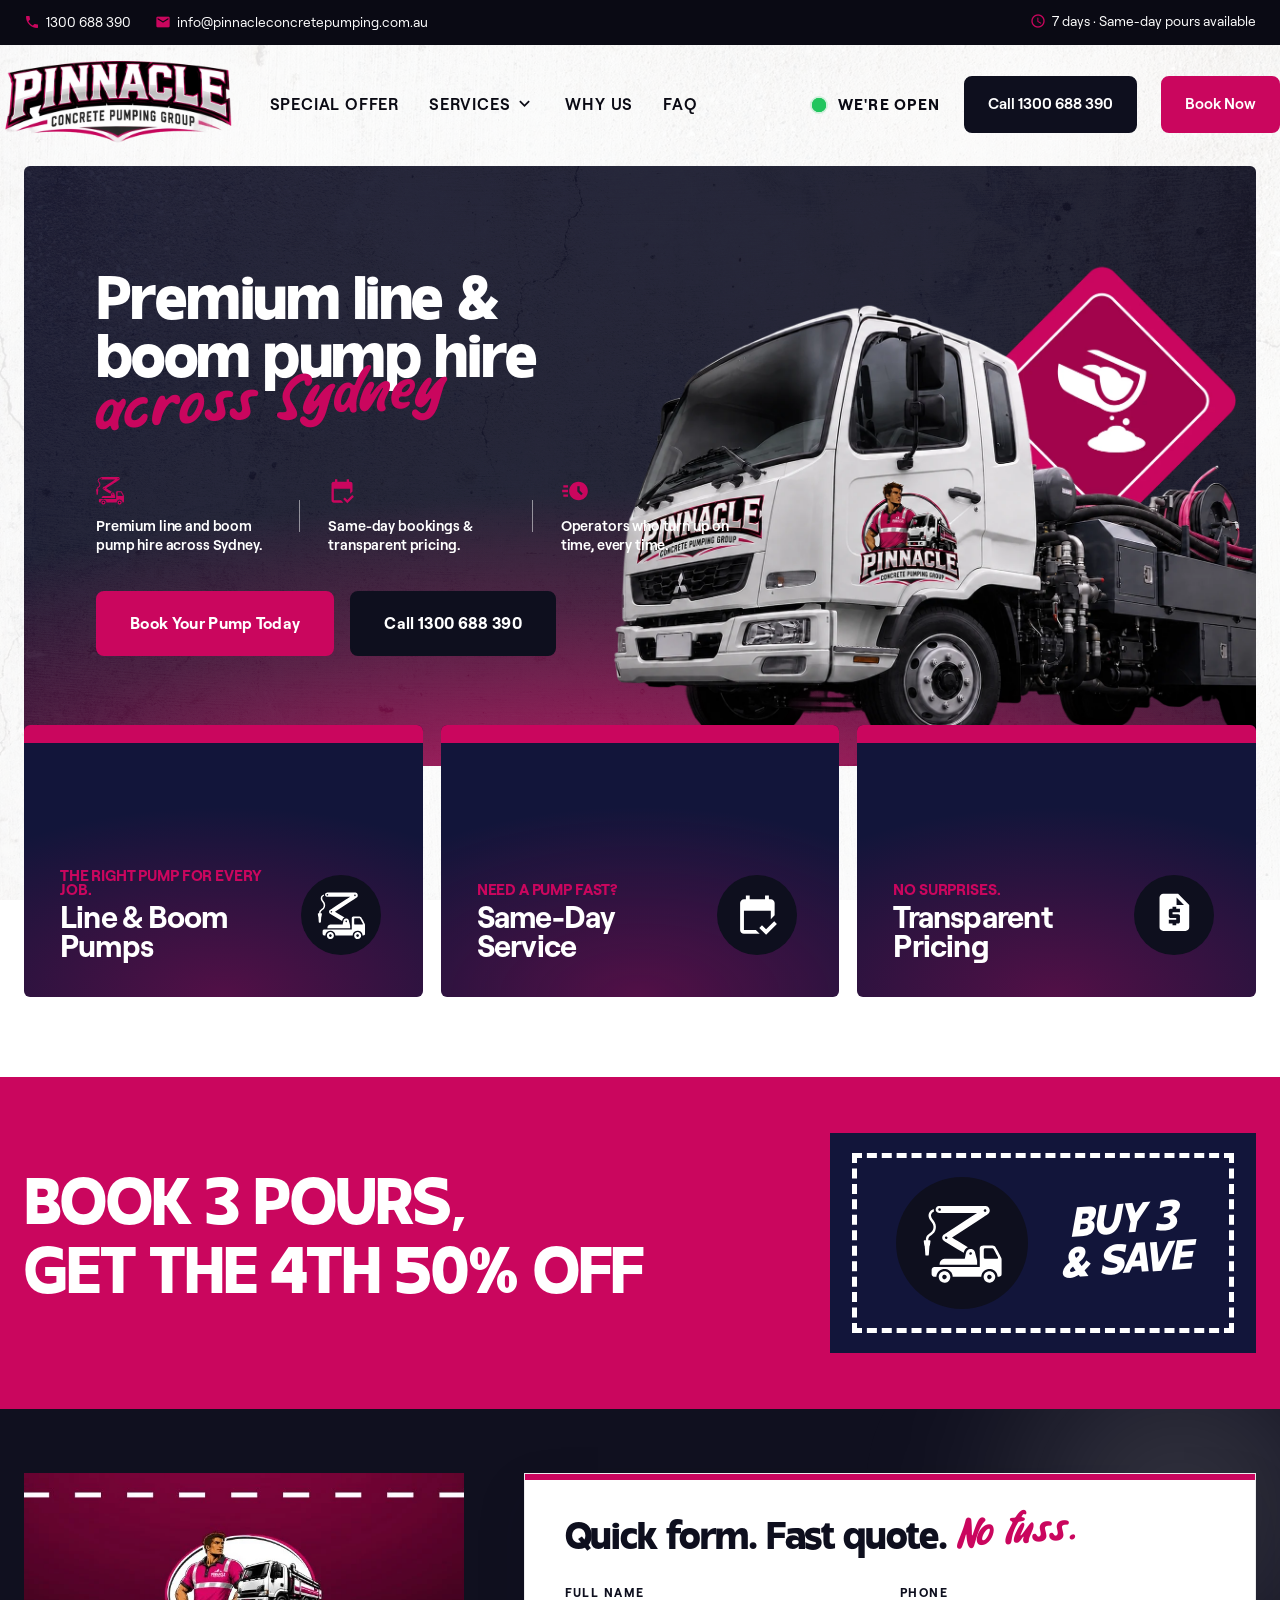
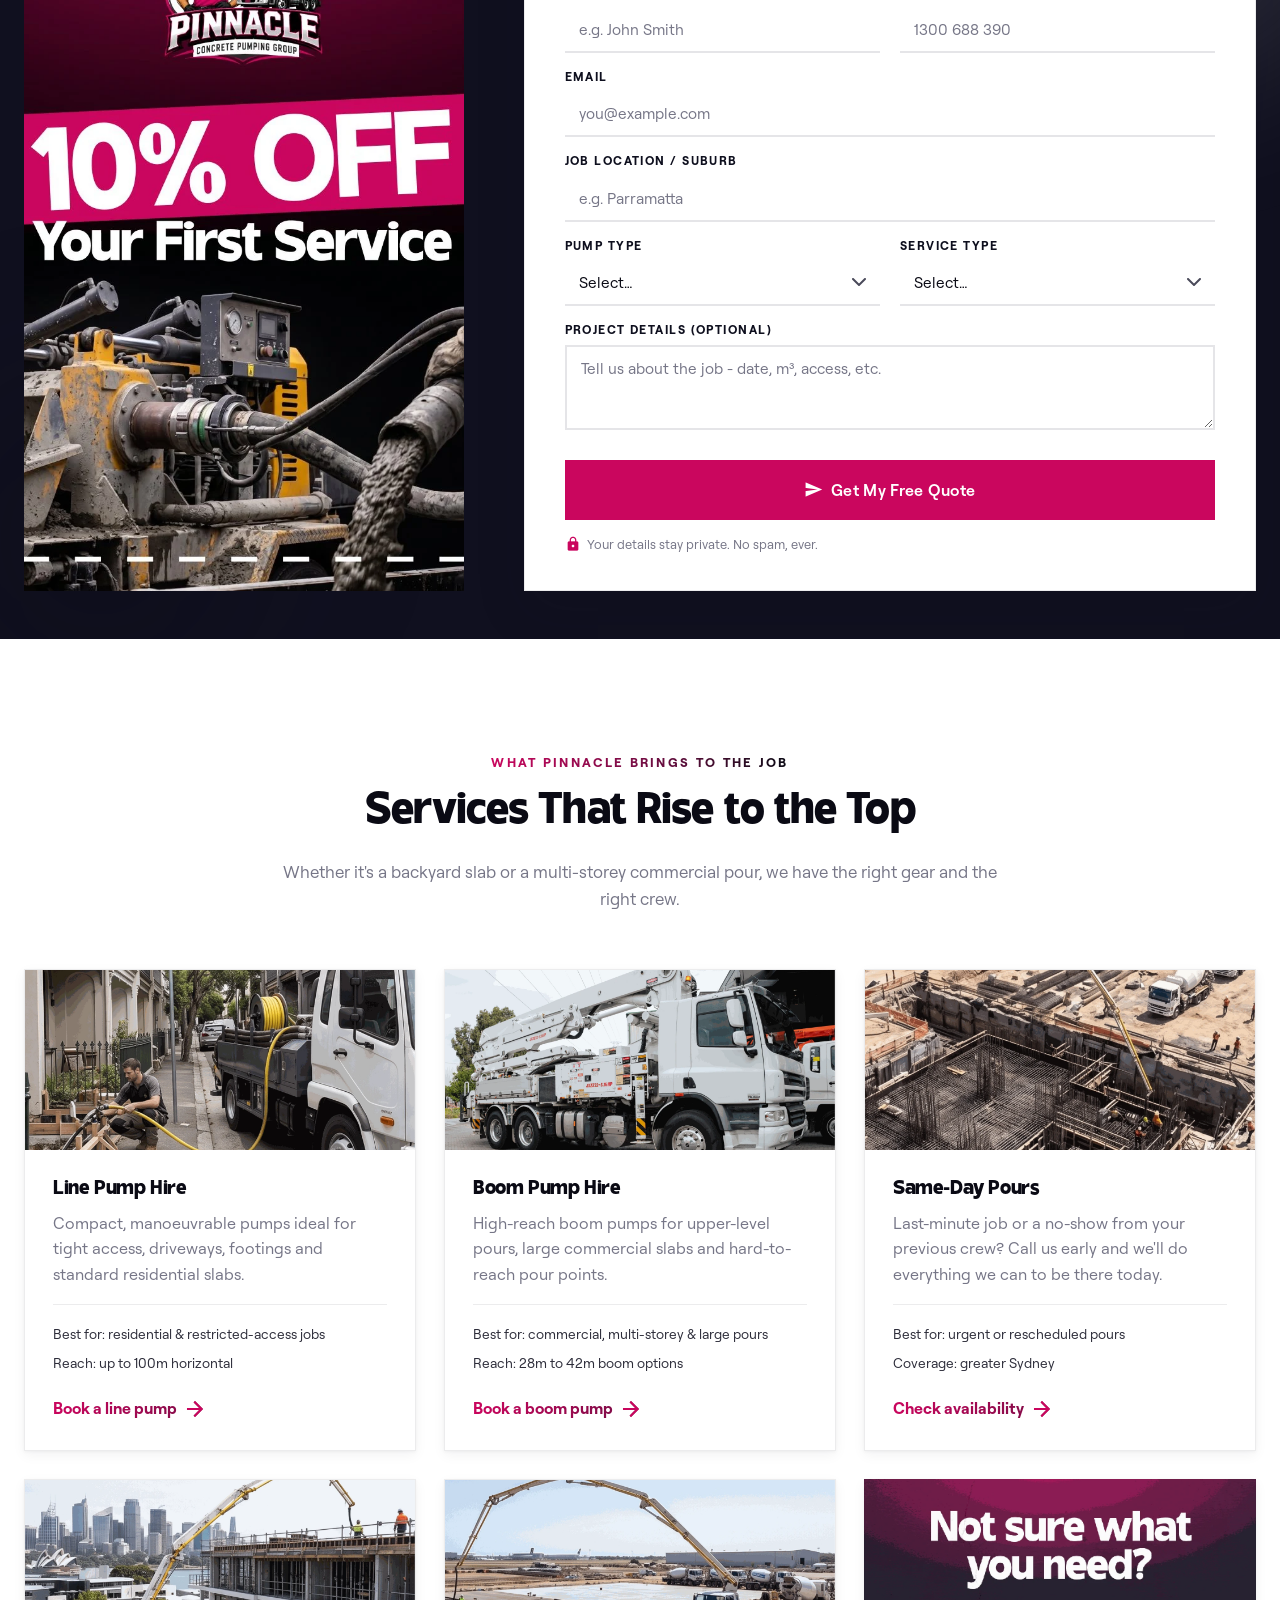
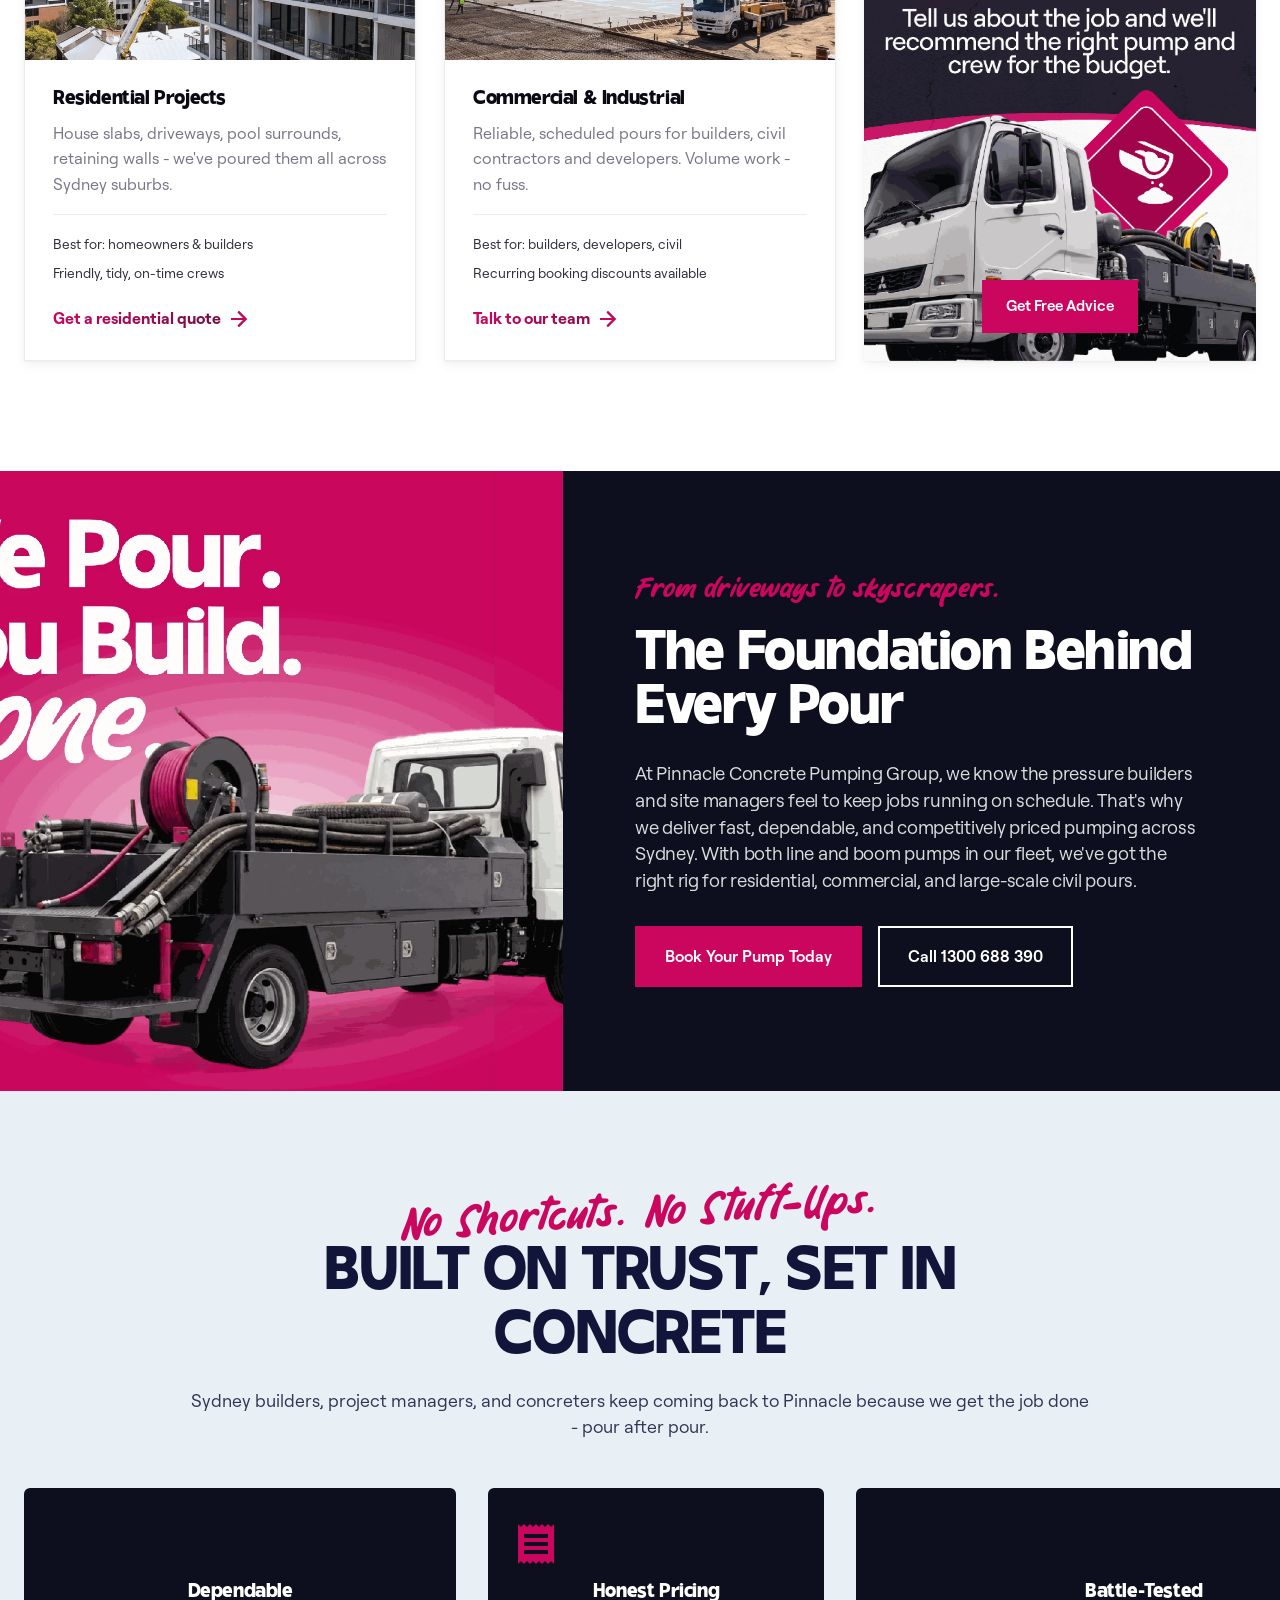
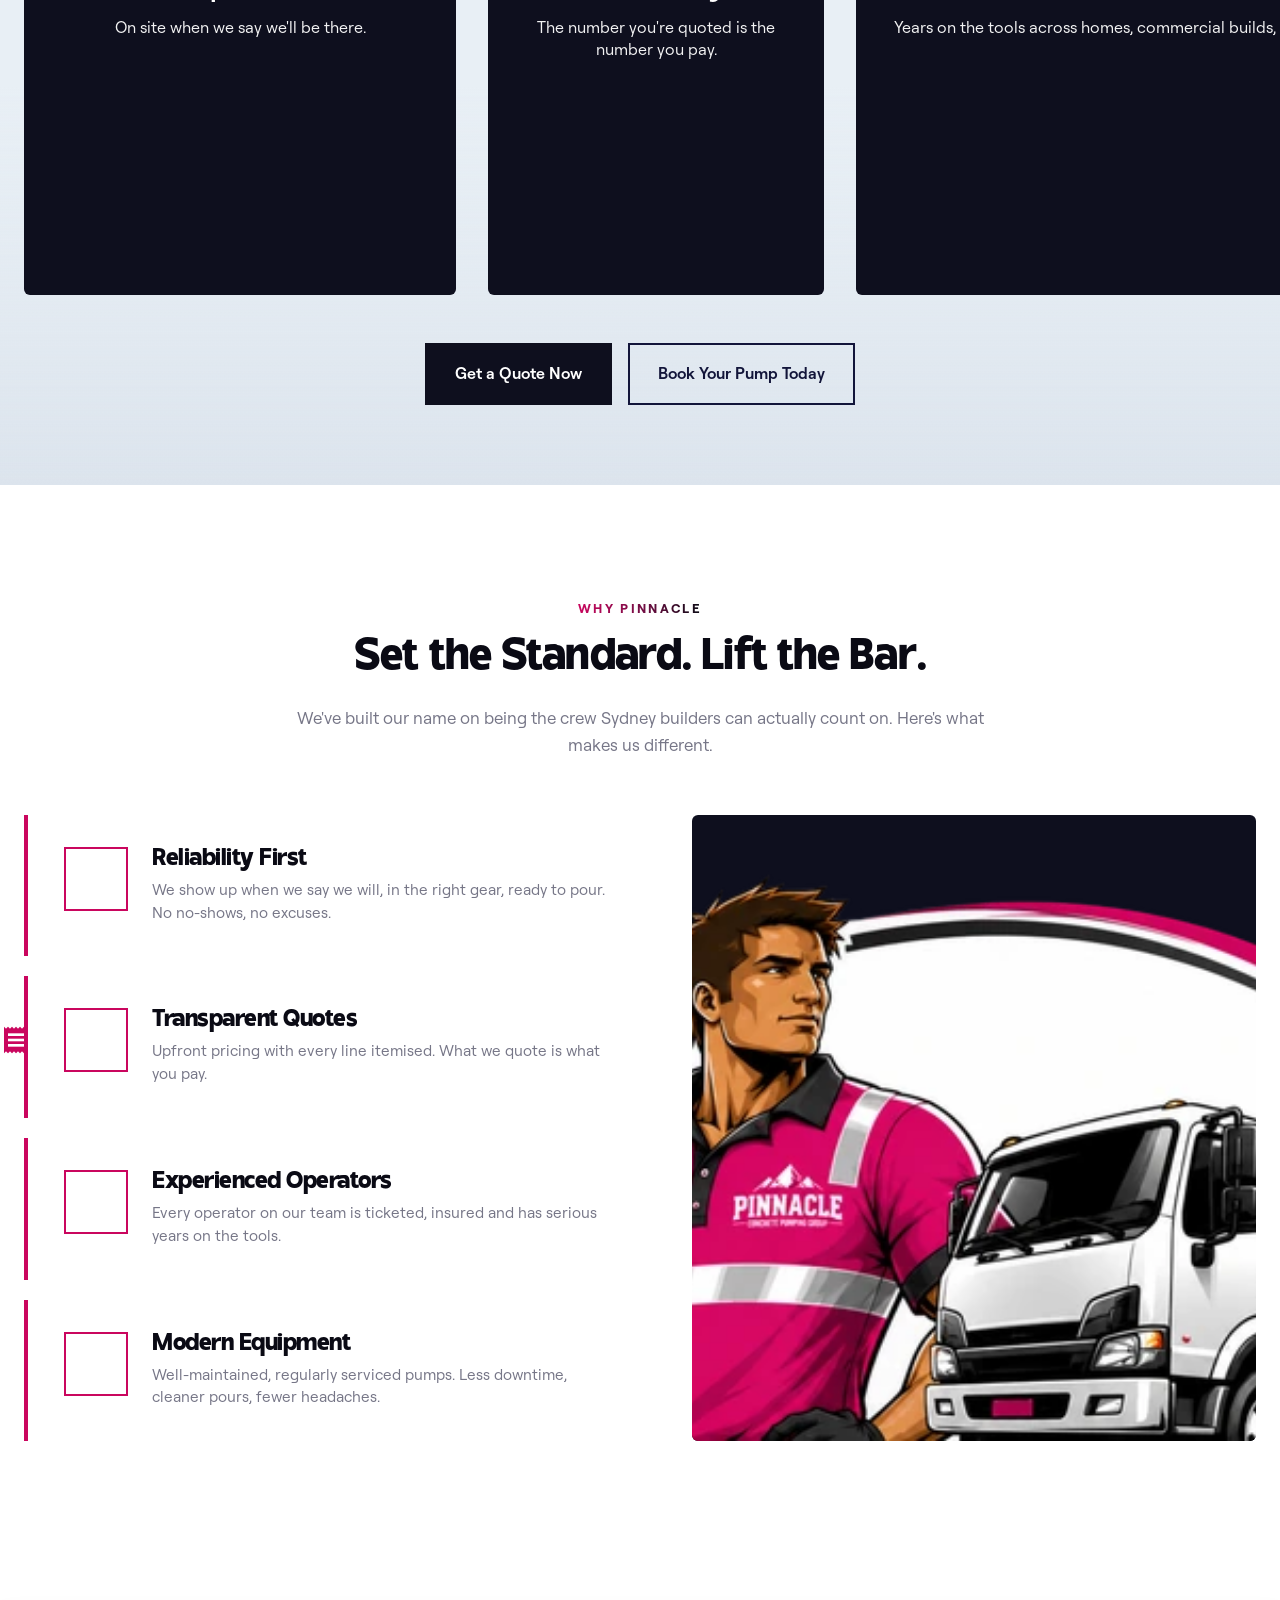
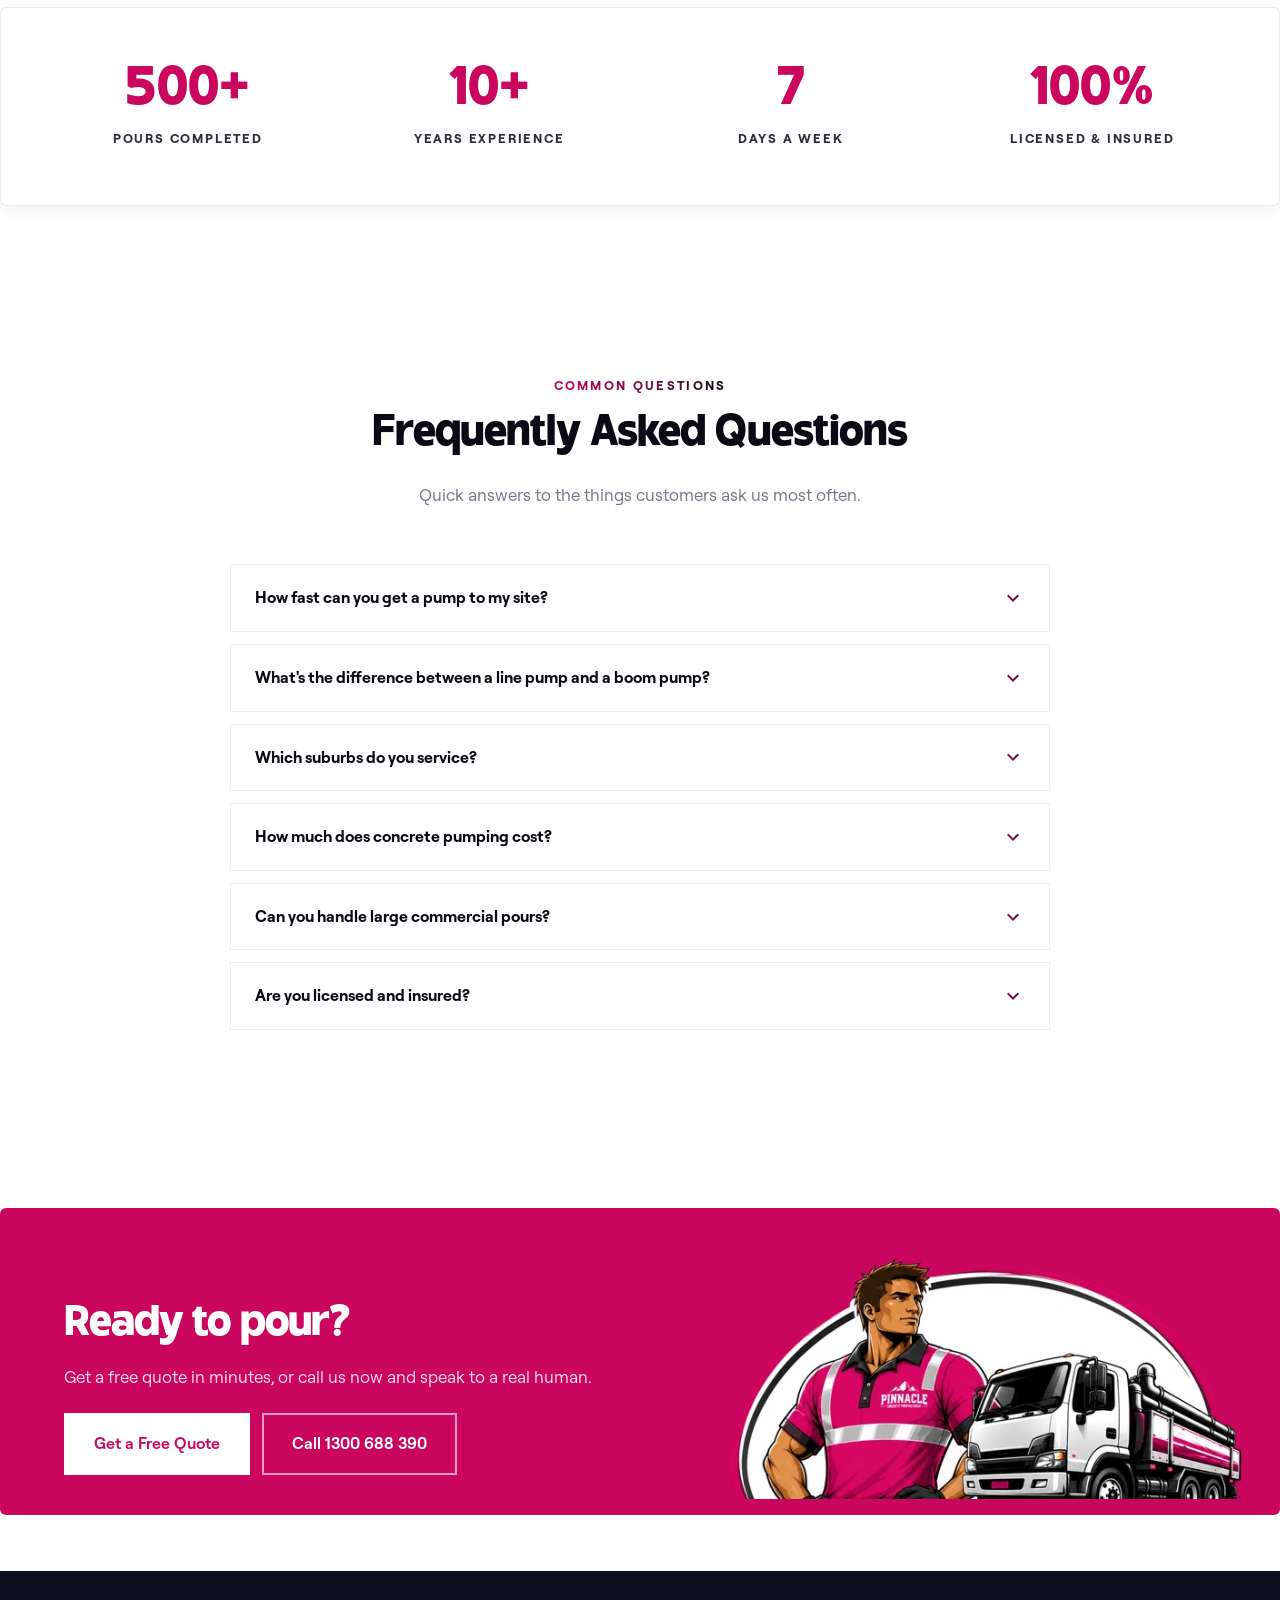
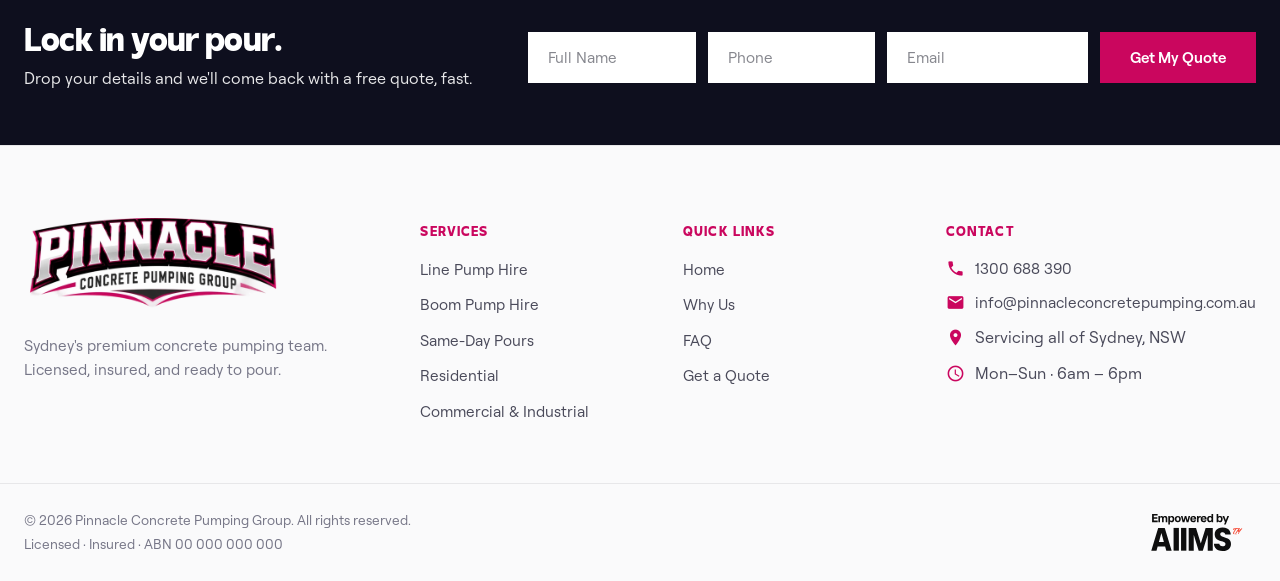
==== index.html @ 6ccb0b73 "Switch all photographic images to WebP at quality 88 with sensible max dimensions; drop unused PNG/J" ====
<!DOCTYPE html>
<html lang="en-AU">
<head>
    <meta charset="UTF-8">
    <meta name="viewport" content="width=device-width, initial-scale=1.0">
    <title>Pinnacle Concrete Pumping Group | Sydney's Premium Concrete Pumping Specialists</title>
    <meta name="description" content="Pinnacle Concrete Pumping Group - Sydney's premium concrete pumping specialists. Line pumps, boom pumps, same-day service. Call 1300 688 390 for a free quote.">
    <link rel="preconnect" href="https://fonts.googleapis.com">
    <link rel="preconnect" href="https://fonts.gstatic.com" crossorigin>
    <link href="https://fonts.googleapis.com/css2?family=Inter:wght@400;500;600;700&family=Poppins:wght@600;700;800;900&display=swap" rel="stylesheet">
    <link href="https://fonts.googleapis.com/icon?family=Material+Icons" rel="stylesheet">
    <link rel="stylesheet" href="css/styles.css?v=9">
</head>
<body>

    <!-- Top utility bar -->
    <div class="utility-bar">
        <div class="container utility-inner">
            <div class="utility-left">
                <a href="tel:1300688390" class="utility-link"><span class="material-icons">call</span>1300 688 390</a>
                <a href="mailto:info@pinnacleconcretepumping.com.au" class="utility-link hide-mobile"><span class="material-icons">mail</span>info@pinnacleconcretepumping.com.au</a>
            </div>
            <div class="utility-right hide-mobile">
                <span class="utility-text"><span class="material-icons">schedule</span>7 days · Same-day pours available</span>
            </div>
        </div>
    </div>

    <!-- Sticky navigation -->
    <header class="site-header" id="siteHeader">
        <div class="container nav-inner">
            <div class="nav-left-group">
                <a href="#" class="brand">
                    <img src="images/logo.webp" alt="Pinnacle Concrete Pumping Group" class="brand-logo" />
                </a>
                <nav class="nav-menu">
                    <a href="#quote">Special Offer</a>
                    <a href="#services" class="has-chevron">Services<span class="material-icons" aria-hidden="true">expand_more</span></a>
                    <a href="#why">Why Us</a>
                    <a href="#faq">FAQ</a>
                </nav>
            </div>
            <div class="nav-right-group">
                <div class="nav-status" aria-live="polite">
                    <span class="nav-status-dot" aria-hidden="true"></span>
                    <span class="nav-status-label">We're Open</span>
                </div>
                <a href="tel:1300688390" class="btn btn-dark nav-btn">Call 1300 688 390</a>
                <a href="#quote" class="btn btn-primary nav-btn">Book Now</a>
            </div>
            <div class="nav-mobile-extras">
                <div class="nav-status nav-status-mobile" aria-live="polite">
                    <span class="nav-status-dot" aria-hidden="true"></span>
                    <span class="nav-status-label">Open</span>
                </div>
                <a href="tel:1300688390" class="nav-icon-btn" aria-label="Call 1300 688 390">
                    <span class="material-icons">call</span>
                </a>
            </div>
            <nav class="primary-nav" id="primaryNav" aria-label="Mobile navigation">
                <div class="primary-nav-header">
                    <span class="primary-nav-eyebrow">Menu</span>
                    <button class="primary-nav-close" id="primaryNavClose" aria-label="Close menu">
                        <span class="material-icons">close</span>
                    </button>
                </div>
                <a href="#quote">
                    <span class="material-icons" aria-hidden="true">local_offer</span>
                    <span>Special Offer</span>
                    <span class="material-icons primary-nav-arrow" aria-hidden="true">chevron_right</span>
                </a>
                <a href="#services">
                    <span class="material-icons" aria-hidden="true">construction</span>
                    <span>Services</span>
                    <span class="material-icons primary-nav-arrow" aria-hidden="true">chevron_right</span>
                </a>
                <a href="#why">
                    <span class="material-icons" aria-hidden="true">verified</span>
                    <span>Why Us</span>
                    <span class="material-icons primary-nav-arrow" aria-hidden="true">chevron_right</span>
                </a>
                <a href="#faq">
                    <span class="material-icons" aria-hidden="true">help_outline</span>
                    <span>FAQ</span>
                    <span class="material-icons primary-nav-arrow" aria-hidden="true">chevron_right</span>
                </a>
                <div class="primary-nav-cta">
                    <a href="#quote" class="btn btn-primary btn-block">
                        <span class="material-icons" aria-hidden="true">event_available</span>
                        Book Your Pump Today
                    </a>
                    <a href="tel:1300688390" class="primary-nav-call">
                        <span class="material-icons" aria-hidden="true">call</span>
                        <span class="primary-nav-call-text">
                            <span class="primary-nav-call-label">Call us now</span>
                            <span class="primary-nav-call-number">1300 688 390</span>
                        </span>
                    </a>
                    <div class="primary-nav-meta">
                        <span class="nav-status-dot" aria-hidden="true"></span>
                        Open 7 days · Same-day pours available
                    </div>
                </div>
            </nav>
            <button class="nav-toggle" id="navToggle" aria-label="Toggle navigation">
                <span class="material-icons">menu</span>
            </button>
        </div>
    </header>

    <!-- Hero -->
    <section class="hero" id="home">
        <div class="container">
            <div class="hero-card">
                <img src="images/hero%20image.webp" alt="" class="hero-truck" />
                <div class="hero-card-content">
                    <h1 class="hero-headline">
                        <span>Premium line &amp;</span>
                        <span>boom pump hire</span>
                        <span class="hero-headline-script">across Sydney</span>
                    </h1>
                    <div class="hero-mini-features">
                        <div class="mini-feature">
                            <img src="assets/icons/hero%20icons/Group%2012.svg" alt="" class="mini-feature-icon" />
                            <p>Premium line and boom pump hire across Sydney.</p>
                        </div>
                        <div class="mini-divider" aria-hidden="true"></div>
                        <div class="mini-feature">
                            <img src="assets/icons/hero%20icons/calendar_check.svg" alt="" class="mini-feature-icon" />
                            <p>Same-day bookings &amp; transparent pricing.</p>
                        </div>
                        <div class="mini-divider" aria-hidden="true"></div>
                        <div class="mini-feature">
                            <img src="assets/icons/hero%20icons/acute.svg" alt="" class="mini-feature-icon" />
                            <p>Operators who turn up on time, every time.</p>
                        </div>
                    </div>
                    <div class="hero-ctas">
                        <a href="#quote" class="btn btn-primary btn-lg">Book Your Pump Today</a>
                        <a href="tel:1300688390" class="btn btn-dark btn-lg">Call 1300 688 390</a>
                    </div>
                </div>
            </div>
        </div>
    </section>

    <!-- Feature tiles -->
    <section class="features">
        <div class="container">
            <div class="features-grid">
                <div class="feature-card">
                    <div class="feature-card-bar" aria-hidden="true"></div>
                    <div class="feature-card-body">
                        <div class="feature-card-text">
                            <p class="feature-eyebrow">The right pump for every job.</p>
                            <h3>Line &amp; Boom Pumps</h3>
                        </div>
                        <div class="feature-card-icon">
                            <img src="assets/icons/Line%20%26%20Boom%20Pumps.svg" alt="" />
                        </div>
                    </div>
                </div>
                <div class="feature-card">
                    <div class="feature-card-bar" aria-hidden="true"></div>
                    <div class="feature-card-body">
                        <div class="feature-card-text">
                            <p class="feature-eyebrow">Need a pump fast?</p>
                            <h3>Same-Day Service</h3>
                        </div>
                        <div class="feature-card-icon">
                            <img src="assets/icons/Same-Day%20Service.svg" alt="" />
                        </div>
                    </div>
                </div>
                <div class="feature-card">
                    <div class="feature-card-bar" aria-hidden="true"></div>
                    <div class="feature-card-body">
                        <div class="feature-card-text">
                            <p class="feature-eyebrow">No surprises.</p>
                            <h3>Transparent Pricing</h3>
                        </div>
                        <div class="feature-card-icon">
                            <img src="assets/icons/Transparent%20Pricing.svg" alt="" />
                        </div>
                    </div>
                </div>
            </div>
        </div>
    </section>

    <!-- CTA banner -->
    <section class="cta-banner">
        <div class="container">
            <div class="cta-banner-inner">
                <h2 class="cta-banner-headline">
                    <span>BOOK 3 POURS,</span>
                    <span>GET THE 4TH 50% OFF</span>
                </h2>
                <div class="cta-banner-badge" aria-hidden="true">
                    <div class="cta-badge-inner">
                        <div class="cta-badge-icon-wrap">
                            <img src="assets/icons/Line%20%26%20Boom%20Pumps.svg" alt="" class="cta-badge-icon" />
                        </div>
                        <div class="cta-badge-text">
                            <span>BUY 3</span>
                            <span>&amp; SAVE</span>
                        </div>
                    </div>
                </div>
            </div>
        </div>
    </section>

    <!-- Offer banner with quote form -->
    <section class="offer" id="quote">
        <div class="container offer-inner">
            <div class="offer-copy">
                <img src="images/Promo.webp" alt="10% OFF Your First Service" class="offer-promo" />
            </div>
            <form class="quote-form" id="quoteForm" novalidate>
                <h3 class="quote-form-heading">Quick form. Fast quote. <span class="quote-form-script">No fuss.</span></h3>
                <div class="form-row">
                    <label>
                        <span>Full Name</span>
                        <input type="text" name="name" required placeholder="e.g. John Smith">
                    </label>
                    <label>
                        <span>Phone</span>
                        <input type="tel" name="phone" required placeholder="1300 688 390">
                    </label>
                </div>
                <label>
                    <span>Email</span>
                    <input type="email" name="email" required placeholder="you@example.com">
                </label>
                <label>
                    <span>Job Location / Suburb</span>
                    <input type="text" name="location" required placeholder="e.g. Parramatta">
                </label>
                <div class="form-row">
                    <label>
                        <span>Pump Type</span>
                        <select name="pump" required>
                            <option value="">Select…</option>
                            <option>Line Pump</option>
                            <option>Boom Pump</option>
                            <option>Not Sure - Help Me Choose</option>
                        </select>
                    </label>
                    <label>
                        <span>Service Type</span>
                        <select name="service" required>
                            <option value="">Select…</option>
                            <option>Residential</option>
                            <option>Commercial</option>
                            <option>Industrial</option>
                            <option>Civil / Infrastructure</option>
                        </select>
                    </label>
                </div>
                <label>
                    <span>Project Details (optional)</span>
                    <textarea name="details" rows="3" placeholder="Tell us about the job - date, m³, access, etc."></textarea>
                </label>
                <button type="submit" class="btn btn-primary btn-block btn-lg">
                    <span class="material-icons">send</span>Get My Free Quote
                </button>
                <p class="form-note"><span class="material-icons">lock</span>Your details stay private. No spam, ever.</p>
            </form>
        </div>
    </section>

    <!-- Services -->
    <section class="services" id="services">
        <div class="container">
            <div class="section-head">
                <span class="eyebrow">What Pinnacle Brings to the Job</span>
                <h2>Services That Rise to the Top</h2>
                <p>Whether it's a backyard slab or a multi-storey commercial pour, we have the right gear and the right crew.</p>
            </div>
            <div class="services-grid">
                <article class="service-card">
                    <div class="service-img" style="background-image:url('images/services/line%20pump%20hire.webp');">
                    </div>
                    <div class="service-body">
                        <h3>Line Pump Hire</h3>
                        <p>Compact, manoeuvrable pumps ideal for tight access, driveways, footings and standard residential slabs.</p>
                        <ul>
                            <li>Best for: residential & restricted-access jobs</li>
                            <li>Reach: up to 100m horizontal</li>
                        </ul>
                        <a href="#quote" class="link-arrow">Book a line pump <span class="material-icons">arrow_forward</span></a>
                    </div>
                </article>
                <article class="service-card">
                    <div class="service-img" style="background-image:url('images/services/boom%20pump%20hire.webp');">
                    </div>
                    <div class="service-body">
                        <h3>Boom Pump Hire</h3>
                        <p>High-reach boom pumps for upper-level pours, large commercial slabs and hard-to-reach pour points.</p>
                        <ul>
                            <li>Best for: commercial, multi-storey & large pours</li>
                            <li>Reach: 28m to 42m boom options</li>
                        </ul>
                        <a href="#quote" class="link-arrow">Book a boom pump <span class="material-icons">arrow_forward</span></a>
                    </div>
                </article>
                <article class="service-card">
                    <div class="service-img" style="background-image:url('images/services/same%20day%20pours.webp');">
                    </div>
                    <div class="service-body">
                        <h3>Same-Day Pours</h3>
                        <p>Last-minute job or a no-show from your previous crew? Call us early and we'll do everything we can to be there today.</p>
                        <ul>
                            <li>Best for: urgent or rescheduled pours</li>
                            <li>Coverage: greater Sydney</li>
                        </ul>
                        <a href="#quote" class="link-arrow">Check availability <span class="material-icons">arrow_forward</span></a>
                    </div>
                </article>
                <article class="service-card">
                    <div class="service-img" style="background-image:url('images/services/residential%20projects.webp');">
                    </div>
                    <div class="service-body">
                        <h3>Residential Projects</h3>
                        <p>House slabs, driveways, pool surrounds, retaining walls - we've poured them all across Sydney suburbs.</p>
                        <ul>
                            <li>Best for: homeowners & builders</li>
                            <li>Friendly, tidy, on-time crews</li>
                        </ul>
                        <a href="#quote" class="link-arrow">Get a residential quote <span class="material-icons">arrow_forward</span></a>
                    </div>
                </article>
                <article class="service-card">
                    <div class="service-img" style="background-image:url('images/services/commercial%20and%20industrial.webp');">
                    </div>
                    <div class="service-body">
                        <h3>Commercial &amp; Industrial</h3>
                        <p>Reliable, scheduled pours for builders, civil contractors and developers. Volume work - no fuss.</p>
                        <ul>
                            <li>Best for: builders, developers, civil</li>
                            <li>Recurring booking discounts available</li>
                        </ul>
                        <a href="#quote" class="link-arrow">Talk to our team <span class="material-icons">arrow_forward</span></a>
                    </div>
                </article>
                <article class="service-card service-card-cta">
                    <img src="images/not%20sure%20what%20you%20need.webp" alt="Not sure what you need?" class="service-cta-image" />
                    <a href="#quote" class="btn btn-primary service-cta-btn">Get Free Advice</a>
                </article>
            </div>
        </div>
    </section>

    <!-- Foundation section -->
    <section class="foundation">
        <div class="foundation-inner">
            <div class="foundation-visual">
                <img src="images/the%20foundation%20of%20every%20pour.webp" alt="We pour. You build. Done." />
            </div>
            <div class="foundation-content">
                <p class="foundation-script">From driveways to skyscrapers.</p>
                <h2 class="foundation-headline">The Foundation Behind Every Pour</h2>
                <p class="foundation-body">At Pinnacle Concrete Pumping Group, we know the pressure builders and site managers feel to keep jobs running on schedule. That's why we deliver fast, dependable, and competitively priced pumping across Sydney. With both line and boom pumps in our fleet, we've got the right rig for residential, commercial, and large-scale civil pours.</p>
                <div class="foundation-ctas">
                    <a href="#quote" class="btn btn-primary btn-lg">Book Your Pump Today</a>
                    <a href="tel:1300688390" class="btn btn-dark btn-lg">Call 1300 688 390</a>
                </div>
            </div>
        </div>
    </section>

    <!-- Trust band: Rock Solid Reliable -->
    <section class="trust-band">
        <div class="container trust-band-inner">
            <div class="trust-band-header">
                <p class="trust-script">No Shortcuts. No Stuff-Ups.</p>
                <h2 class="trust-headline">Built On Trust, Set In Concrete</h2>
                <p class="trust-sub">Sydney builders, project managers, and concreters keep coming back to Pinnacle because we get the job done - pour after pour.</p>
            </div>
            <div class="trust-band-grid">
                <div class="trust-item">
                    <span class="material-icons">verified</span>
                    <h3>Dependable</h3>
                    <p>On site when we say we'll be there.</p>
                </div>
                <div class="trust-item">
                    <span class="material-icons">receipt_long</span>
                    <h3>Honest Pricing</h3>
                    <p>The number you're quoted is the number you pay.</p>
                </div>
                <div class="trust-item">
                    <span class="material-icons">engineering</span>
                    <h3>Battle-Tested</h3>
                    <p>Years on the tools across homes, commercial builds, and major sites.</p>
                </div>
                <div class="trust-item">
                    <span class="material-icons">local_shipping</span>
                    <h3>Fully Kitted</h3>
                    <p>Line pumps, boom pumps, and everything in between - ready for any job.</p>
                </div>
            </div>
            <div class="trust-ctas">
                <a href="#quote" class="btn btn-dark btn-lg">Get a Quote Now</a>
                <a href="#quote" class="btn btn-outline-dark btn-lg">Book Your Pump Today</a>
            </div>
        </div>
    </section>

    <!-- Trust / Why us -->
    <section class="why" id="why">
        <div class="container">
            <div class="section-head">
                <span class="eyebrow">Why Pinnacle</span>
                <h2>Set the Standard. Lift the Bar.</h2>
                <p>We've built our name on being the crew Sydney builders can actually count on. Here's what makes us different.</p>
            </div>
            <div class="why-layout">
                <div class="why-grid">
                    <div class="why-card">
                        <div class="why-icon"><span class="material-icons">verified</span></div>
                        <div class="why-card-body">
                            <h3>Reliability First</h3>
                            <p>We show up when we say we will, in the right gear, ready to pour. No no-shows, no excuses.</p>
                        </div>
                    </div>
                    <div class="why-card">
                        <div class="why-icon"><span class="material-icons">receipt_long</span></div>
                        <div class="why-card-body">
                            <h3>Transparent Quotes</h3>
                            <p>Upfront pricing with every line itemised. What we quote is what you pay.</p>
                        </div>
                    </div>
                    <div class="why-card">
                        <div class="why-icon"><span class="material-icons">engineering</span></div>
                        <div class="why-card-body">
                            <h3>Experienced Operators</h3>
                            <p>Every operator on our team is ticketed, insured and has serious years on the tools.</p>
                        </div>
                    </div>
                    <div class="why-card">
                        <div class="why-icon"><span class="material-icons">precision_manufacturing</span></div>
                        <div class="why-card-body">
                            <h3>Modern Equipment</h3>
                            <p>Well-maintained, regularly serviced pumps. Less downtime, cleaner pours, fewer headaches.</p>
                        </div>
                    </div>
                </div>
                <div class="why-image" aria-hidden="true">
                    <img src="images/logo%20without%20wordmark.webp" alt="" />
                </div>
            </div>
        </div>
    </section>

    <!-- Stats strip -->
    <section class="stats">
        <div class="container stats-grid">
            <div class="stat">
                <div class="stat-num">500+</div>
                <div class="stat-label">Pours completed</div>
            </div>
            <div class="stat">
                <div class="stat-num">10+</div>
                <div class="stat-label">Years experience</div>
            </div>
            <div class="stat">
                <div class="stat-num">7</div>
                <div class="stat-label">Days a week</div>
            </div>
            <div class="stat">
                <div class="stat-num">100%</div>
                <div class="stat-label">Licensed & insured</div>
            </div>
        </div>
    </section>

    <!-- FAQ -->
    <section class="faq" id="faq">
        <div class="container">
            <div class="section-head">
                <span class="eyebrow">Common Questions</span>
                <h2>Frequently Asked Questions</h2>
                <p>Quick answers to the things customers ask us most often.</p>
            </div>
            <div class="faq-list">
                <details class="faq-item">
                    <summary>How fast can you get a pump to my site?<span class="material-icons">expand_more</span></summary>
                    <div class="faq-answer">
                        <p>For most metropolitan Sydney locations, we can have a pump on site the same day if you book before mid-morning. Outside business hours, we'll respond first thing the next morning.</p>
                    </div>
                </details>
                <details class="faq-item">
                    <summary>What's the difference between a line pump and a boom pump?<span class="material-icons">expand_more</span></summary>
                    <div class="faq-answer">
                        <p>A line pump uses flexible hoses - perfect for slabs, footings and tight-access jobs. A boom pump uses a hydraulic arm mounted on a truck - best for upper-level pours, large slabs and hard-to-reach pour points. Not sure which one you need? Just ask.</p>
                    </div>
                </details>
                <details class="faq-item">
                    <summary>Which suburbs do you service?<span class="material-icons">expand_more</span></summary>
                    <div class="faq-answer">
                        <p>We service all of greater Sydney - from the Inner West to Western Sydney, the Hills, Eastern Suburbs, North Shore, Sutherland Shire and beyond. If you're not sure, give us a call.</p>
                    </div>
                </details>
                <details class="faq-item">
                    <summary>How much does concrete pumping cost?<span class="material-icons">expand_more</span></summary>
                    <div class="faq-answer">
                        <p>Pricing depends on pump type, job size, access and duration. We provide free, no-obligation quotes - usually within 30 minutes during business hours. New customers get 10% off their first booking.</p>
                    </div>
                </details>
                <details class="faq-item">
                    <summary>Can you handle large commercial pours?<span class="material-icons">expand_more</span></summary>
                    <div class="faq-answer">
                        <p>Absolutely. We work regularly with builders, developers and civil contractors on commercial and industrial pours. We can also offer discounted rates for recurring and scheduled work.</p>
                    </div>
                </details>
                <details class="faq-item">
                    <summary>Are you licensed and insured?<span class="material-icons">expand_more</span></summary>
                    <div class="faq-answer">
                        <p>Yes - every operator is ticketed, and we carry full public liability and workers compensation insurance. Documentation is available on request.</p>
                    </div>
                </details>
            </div>
        </div>
    </section>

    <!-- Final CTA -->
    <section class="cta-strip">
        <div class="container cta-inner">
            <div class="cta-content">
                <h2>Ready to pour?</h2>
                <p>Get a free quote in minutes, or call us now and speak to a real human.</p>
                <div class="cta-buttons">
                    <a href="#quote" class="btn btn-light btn-lg">Get a Free Quote</a>
                    <a href="tel:1300688390" class="btn btn-outline-light btn-lg">Call 1300 688 390</a>
                </div>
            </div>
            <div class="cta-visual" aria-hidden="true">
                <img src="images/logo%20without%20wordmark.webp" alt="" />
            </div>
        </div>
    </section>

    <!-- Mini horizontal contact form -->
    <section class="mini-form-band">
        <div class="container mini-form-inner">
            <div class="mini-form-text">
                <h2>Lock in your pour.</h2>
                <p>Drop your details and we'll come back with a free quote, fast.</p>
            </div>
            <form class="mini-form" novalidate>
                <input type="text" name="name" placeholder="Full Name" required />
                <input type="tel" name="phone" placeholder="Phone" required />
                <input type="email" name="email" placeholder="Email" required />
                <button type="submit" class="btn btn-primary">Get My Quote</button>
            </form>
        </div>
    </section>

    <!-- Footer -->
    <footer class="site-footer">
        <div class="container footer-grid">
            <div class="footer-col footer-brand">
                <div class="brand brand-footer">
                    <img src="images/logo.webp" alt="Pinnacle Concrete Pumping Group" class="brand-logo brand-logo-footer" />
                </div>
                <p>Sydney's premium concrete pumping team. Licensed, insured, and ready to pour.</p>
            </div>
            <div class="footer-col">
                <h4>Services</h4>
                <ul>
                    <li><a href="#services">Line Pump Hire</a></li>
                    <li><a href="#services">Boom Pump Hire</a></li>
                    <li><a href="#services">Same-Day Pours</a></li>
                    <li><a href="#services">Residential</a></li>
                    <li><a href="#services">Commercial & Industrial</a></li>
                </ul>
            </div>
            <div class="footer-col">
                <h4>Quick Links</h4>
                <ul>
                    <li><a href="#home">Home</a></li>
                    <li><a href="#why">Why Us</a></li>
                    <li><a href="#faq">FAQ</a></li>
                    <li><a href="#quote">Get a Quote</a></li>
                </ul>
            </div>
            <div class="footer-col">
                <h4>Contact</h4>
                <ul class="contact-list">
                    <li><span class="material-icons">call</span><a href="tel:1300688390">1300 688 390</a></li>
                    <li><span class="material-icons">mail</span><a href="mailto:info@pinnacleconcretepumping.com.au">info@pinnacleconcretepumping.com.au</a></li>
                    <li><span class="material-icons">place</span>Servicing all of Sydney, NSW</li>
                    <li><span class="material-icons">schedule</span>Mon–Sun · 6am – 6pm</li>
                </ul>
            </div>
        </div>
        <div class="footer-bottom">
            <div class="container footer-bottom-inner">
                <div class="footer-bottom-left">
                    <p>&copy; <span id="year"></span> Pinnacle Concrete Pumping Group. All rights reserved.</p>
                    <p>Licensed · Insured · ABN 00 000 000 000</p>
                </div>
                <a href="https://aiims.group/like-our-work" target="_blank" rel="noopener noreferrer" class="footer-aiims" aria-label="Like our work? Visit AIIMS Group">
                    <img src="assets/AIIMS%20Footer%20Logo.svg" alt="AIIMS Group" />
                </a>
            </div>
        </div>
    </footer>

    <!-- Mobile bottom navigation -->
    <nav class="mobile-bottom-nav" aria-label="Quick actions">
        <a href="tel:1300688390" class="mobile-bottom-nav-item">
            <span class="material-icons">call</span>
            <span class="mobile-bottom-nav-label">Call</span>
        </a>
        <a href="#services" class="mobile-bottom-nav-item">
            <span class="material-icons">construction</span>
            <span class="mobile-bottom-nav-label">Services</span>
        </a>
        <a href="#quote" class="mobile-bottom-nav-item mobile-bottom-nav-cta">
            <span class="material-icons">event_available</span>
            <span class="mobile-bottom-nav-label">Book Now</span>
        </a>
    </nav>

    <script src="js/main.js?v=2"></script>
</body>
</html>
---- css/styles.css ----
/* ============================================
   Pinnacle Concrete Pumping Group - Landing Page Styles
   Light theme · Pink contrast sections · Blue→Pink brand gradient
   ============================================ */

@font-face {
    font-family: 'Invisible';
    src: url('../assets/Invisible-ExtraBold.otf') format('opentype');
    font-weight: 800;
    font-style: normal;
    font-display: swap;
}
@font-face {
    font-family: 'Roobert';
    src: url('../assets/RoobertTRIAL-Regular-BF67243fd53fdf2.otf') format('opentype');
    font-weight: 400;
    font-style: normal;
    font-display: swap;
}
@font-face {
    font-family: 'Roobert';
    src: url('../assets/RoobertTRIAL-SemiBold-BF67243fd54213d.otf') format('opentype');
    font-weight: 600;
    font-style: normal;
    font-display: swap;
}
@font-face {
    font-family: 'Roobert';
    src: url('../assets/RoobertTRIAL-Bold-BF67243fd540abb.otf') format('opentype');
    font-weight: 700;
    font-style: normal;
    font-display: swap;
}
@font-face {
    font-family: 'Kindamana';
    src: url('../assets/The Kindamana.ttf') format('truetype');
    font-weight: 400;
    font-style: normal;
    font-display: swap;
}

:root {
    /* Brand */
    --brand-pink: #CA065E;
    --brand-pink-deep: #BE185D;
    --brand-pink-soft: #FFEBF5;
    --brand-black: #0A0A14;
    --brand-black-deep: #000000;
    --brand-gradient: linear-gradient(90deg, #CA065E 0%, #6E0E42 55%, #0A0A14 100%);
    --brand-gradient-soft: linear-gradient(135deg, rgba(202,6,94,.10) 0%, rgba(10,10,20,.08) 100%);
    --brand-gradient-vivid: linear-gradient(135deg, #CA065E 0%, #0A0A14 100%);
    --brand-gradient-pink: linear-gradient(135deg, #CA065E 0%, #BE185D 100%);
    --brand-gradient-reverse: linear-gradient(135deg, #0A0A14 0%, #CA065E 100%);

    /* Light surfaces */
    --bg: #FFFFFF;
    --bg-2: #FAFAFB;
    --bg-3: #F4F4F8;
    --bg-elevated: #FFFFFF;
    --bg-soft: #F8F8FA;

    /* Pink contrast */
    --bg-pink: #CA065E;
    --bg-pink-2: #D81B81;

    /* Hero (stays dark) */
    --bg-dark: #07070C;
    --bg-dark-2: #14141C;

    /* Type */
    --ink: #0A0A14;
    --ink-2: #2D2D3A;
    --body: #4A4A5A;
    --mute: #767687;
    --line: rgba(15, 15, 30, 0.08);
    --line-strong: rgba(15, 15, 30, 0.16);

    /* Effects */
    --shadow-sm: 0 1px 3px rgba(15, 15, 30, 0.04), 0 4px 12px rgba(15, 15, 30, 0.05);
    --shadow-md: 0 8px 24px rgba(15, 15, 30, 0.08);
    --shadow-lg: 0 20px 48px rgba(15, 15, 30, 0.12);
    --shadow-pink: none;
    --glow-mixed: none;

    --radius-sm: 0;
    --radius: 0;
    --radius-lg: 0;
    --container: 1650px;
    --header-h: 76px;
    --font-body: 'Roobert', 'Inter', system-ui, -apple-system, Segoe UI, Roboto, sans-serif;
    --font-display: 'Invisible', 'Roobert', 'Poppins', system-ui, -apple-system, Segoe UI, Roboto, sans-serif;
    --font-highlight: 'Roobert', system-ui, sans-serif;
}

* { box-sizing: border-box; }

html { scroll-behavior: smooth; scroll-padding-top: 96px; }

body {
    margin: 0;
    font-family: var(--font-body);
    color: var(--ink-2);
    line-height: 1.6;
    background: var(--bg);
    -webkit-font-smoothing: antialiased;
    -moz-osx-font-smoothing: grayscale;
    position: relative;
    overflow-x: clip;
}
html { overflow-x: clip; }
body::before {
    content: "";
    position: fixed;
    inset: 0;
    background: url('../images/texture-vertical.jpg') center/cover no-repeat;
    opacity: 0.10;
    pointer-events: none;
    z-index: 0;
}
body > * { position: relative; z-index: 1; }

img { max-width: 100%; display: block; }

a { color: var(--brand-pink); text-decoration: none; transition: color .2s; }
a:hover { color: var(--brand-pink-deep); }

h1, h2, h3, h4 {
    font-family: var(--font-display);
    font-weight: 800;
    line-height: 1.15;
    margin: 0 0 .5em;
    letter-spacing: -.02em;
    color: var(--ink);
}

h1 { font-size: clamp(2.5rem, 5.5vw, 4.5rem); }
h2 { font-size: clamp(1.85rem, 3.6vw, 2.75rem); }
h3 { font-size: 1.25rem; }
h4 { font-size: 1rem; text-transform: uppercase; letter-spacing: .08em; }

p { margin: 0 0 1em; color: var(--body); }

.container {
    max-width: var(--container);
    margin: 0 auto;
    padding: 0 24px;
}

/* Gradient text accent */
.accent {
    background: var(--brand-gradient);
    -webkit-background-clip: text;
    background-clip: text;
    -webkit-text-fill-color: transparent;
    color: transparent;
    display: inline-block;
}

.eyebrow {
    display: inline-block;
    font-size: .8rem;
    font-weight: 700;
    text-transform: uppercase;
    letter-spacing: .18em;
    background: var(--brand-gradient);
    -webkit-background-clip: text;
    background-clip: text;
    -webkit-text-fill-color: transparent;
    margin-bottom: 14px;
}

.section-head {
    text-align: center;
    max-width: 720px;
    margin: 0 auto 56px;
}

.section-head p { color: var(--mute); font-size: 1.05rem; }

/* ---------- Buttons ---------- */
.btn {
    display: inline-flex;
    align-items: center;
    justify-content: center;
    gap: 8px;
    padding: 12px 22px;
    border-radius: 0;
    font-weight: 600;
    font-size: .95rem;
    border: 2px solid transparent;
    cursor: pointer;
    transition: all .25s ease;
    font-family: var(--font-body);
    white-space: nowrap;
    position: relative;
    overflow: hidden;
}
.btn .material-icons { font-size: 1.2em; }
.btn-lg { padding: 16px 28px; font-size: 1rem; }
.btn-block { width: 100%; }

.btn-primary {
    background: #CA065E;
    color: #fff;
    border-color: #CA065E;
    box-shadow: none;
}
.btn-primary:hover {
    color: #fff;
    background: #A30449;
    border-color: #A30449;
    transform: translateY(-2px);
    box-shadow: none;
}

.btn-outline {
    background: transparent;
    color: var(--ink);
    border-color: var(--ink);
}
.btn-outline:hover {
    background: var(--ink);
    color: #fff;
}

.btn-light {
    background: #fff;
    color: var(--brand-pink);
}
.btn-light:hover {
    background: var(--ink);
    color: #fff;
}

.btn-outline-light {
    background: transparent;
    color: #fff;
    border-color: rgba(255, 255, 255, 0.6);
}
.btn-outline-light:hover {
    background: #fff;
    color: var(--brand-pink);
    border-color: #fff;
}

/* ---------- Utility bar ---------- */
.utility-bar {
    background: var(--ink);
    color: rgba(255, 255, 255, 0.85);
    font-size: .85rem;
    padding: 10px 0;
}
.utility-inner {
    display: flex;
    justify-content: space-between;
    align-items: center;
    gap: 16px;
}
.utility-left { display: flex; gap: 24px; align-items: center; }
.utility-link,
.utility-text {
    color: #fff;
    display: inline-flex;
    align-items: center;
    gap: 6px;
}
.utility-link:hover { color: var(--brand-pink); }
.utility-bar .material-icons { font-size: 1rem; color: var(--brand-pink); }

/* ---------- Header / Nav ---------- */
.site-header {
    position: sticky;
    top: 0;
    background: transparent;
    backdrop-filter: none;
    -webkit-backdrop-filter: none;
    border-bottom: 1px solid transparent;
    z-index: 1000;
    transition: background .3s ease, backdrop-filter .3s ease, border-color .3s ease, box-shadow .3s ease;
}
.site-header.scrolled {
    background: rgba(255, 255, 255, 0.96);
    backdrop-filter: blur(14px);
    -webkit-backdrop-filter: blur(14px);
    border-bottom-color: var(--line);
    box-shadow: 0 4px 20px rgba(15, 15, 30, 0.08);
}

.nav-inner {
    display: flex;
    align-items: center;
    justify-content: space-between;
    min-height: var(--header-h);
    padding: 16px 0;
    gap: 40px;
}

.nav-left-group {
    display: flex;
    align-items: center;
    gap: 26px;
    min-width: 0;
}
.nav-right-group {
    display: flex;
    align-items: center;
    gap: 24px;
}

.nav-menu {
    display: flex;
    align-items: center;
    gap: 6px;
}
.nav-menu a {
    display: inline-flex;
    align-items: center;
    gap: 4px;
    padding: 10px 12px;
    color: var(--ink);
    font-weight: 600;
    font-size: 1rem;
    text-transform: uppercase;
    letter-spacing: 0.05em;
    transition: color .25s ease;
}
.nav-menu a:hover { color: var(--brand-pink); }
.nav-menu .material-icons { font-size: 1.3em; line-height: 1; }

/* "We're Open" status indicator */
.nav-status {
    display: inline-flex;
    align-items: center;
    gap: 12px;
    line-height: 1;
}
.nav-status-dot {
    position: relative;
    width: 14px;
    height: 14px;
    border-radius: 50%;
    background: #22C55E;
    flex-shrink: 0;
    box-shadow: 0 0 0 2px rgba(34, 197, 94, 0.18);
}
.nav-status-dot::before,
.nav-status-dot::after {
    content: "";
    position: absolute;
    inset: 0;
    border-radius: 50%;
    background: #22C55E;
    animation: navStatusPulse 2s ease-out infinite;
}
.nav-status-dot::after {
    animation-delay: 1s;
}
@keyframes navStatusPulse {
    0%   { transform: scale(1); opacity: 0.55; }
    80%  { opacity: 0; }
    100% { transform: scale(3); opacity: 0; }
}
.nav-status-label {
    color: var(--ink);
    font-weight: 700;
    font-size: 0.95rem;
    text-transform: uppercase;
    letter-spacing: 0.08em;
    line-height: 1;
}
.nav-side a {
    color: var(--ink-2);
    font-weight: 600;
    font-size: .95rem;
    text-transform: uppercase;
    letter-spacing: 0.08em;
    position: relative;
    padding: 4px 0;
    text-shadow: none;
    transition: color .25s ease;
}
.nav-side a::after {
    content: "";
    position: absolute;
    left: 0;
    right: 0;
    bottom: 0;
    height: 2px;
    background: var(--brand-gradient);
    transform: scaleX(0);
    transition: transform .25s ease;
    transform-origin: left;
}
.nav-side a:hover { color: var(--brand-pink); }
.nav-side a:hover::after { transform: scaleX(1); }

/* Header CTA buttons */
.nav-btn {
    padding: 14px 22px;
    font-size: 0.95rem;
    border-radius: 8px;
    white-space: nowrap;
}

.brand {
    display: inline-flex;
    align-items: center;
    color: var(--ink);
    line-height: 1;
    flex-shrink: 0;
}

/* Logo image (header + footer) */
.brand-logo {
    height: 88px;
    width: auto;
    max-width: 280px;
    object-fit: contain;
    display: block;
    transition: height .25s ease, max-width .25s ease;
}
.site-header.scrolled .brand-logo {
    height: 72px;
    max-width: 240px;
}
.brand-logo-footer {
    height: 96px;
    margin-bottom: 4px;
    max-width: 280px;
    object-fit: contain;
}

.primary-nav {
    display: none;
    gap: 32px;
    align-items: center;
}
.primary-nav a {
    color: var(--ink-2);
    font-weight: 500;
    font-size: .95rem;
    position: relative;
    padding: 4px 0;
}
.primary-nav a::after {
    content: "";
    position: absolute;
    left: 0;
    right: 0;
    bottom: 0;
    height: 2px;
    background: var(--brand-gradient);
    transform: scaleX(0);
    transition: transform .25s ease;
    transform-origin: left;
}
.primary-nav a:hover { color: var(--brand-pink); }
.primary-nav a:hover::after { transform: scaleX(1); }

.nav-cta { display: inline-flex; }
.nav-toggle {
    display: none;
    background: transparent;
    border: 0;
    padding: 6px;
    cursor: pointer;
    color: var(--ink);
    align-items: center;
    justify-content: center;
    transition: background .25s ease, color .25s ease, width .25s ease, height .25s ease, border-radius .25s ease, box-shadow .25s ease, transform .25s ease;
}
.nav-toggle .material-icons { transition: color .25s ease; font-size: 28px; }

/* ---------- Hero (contained dark card on light page) ---------- */
.hero {
    background: transparent;
    padding: 0 0 48px;
}
.hero-card {
    position: relative;
    background:
        radial-gradient(ellipse 110% 80% at 50% 118%, rgba(202, 6, 94, 1) 0%, rgba(202, 6, 94, 0.7) 25%, rgba(202, 6, 94, 0.25) 55%, transparent 80%),
        linear-gradient(135deg, #14152C 0%, #0E0F1E 100%);
    border-radius: 6px;
    overflow: hidden;
    min-height: 600px;
    display: flex;
    align-items: center;
    color: #fff;
    padding: 88px 72px;
}
.hero-card::before {
    content: "";
    position: absolute;
    inset: 0;
    background: url('../images/iStock-171252466.webp') center/cover no-repeat;
    opacity: 0.10;
    mix-blend-mode: screen;
    pointer-events: none;
    z-index: 1;
}
.hero-card-content {
    position: relative;
    z-index: 3;
    max-width: 720px;
    width: 100%;
}
.hero-headline {
    font-size: clamp(2.2rem, 4.8vw, 4.6rem);
    color: #fff;
    line-height: 0.95;
    letter-spacing: -0.025em;
    font-weight: 900;
    font-family: var(--font-display);
    margin: 0 0 40px;
    max-width: 720px;
    text-transform: none;
    background: none;
    -webkit-text-fill-color: #fff;
    display: flex;
    flex-direction: column;
}
.hero-headline span { display: block; }
.hero-headline-script {
    font-family: 'Kindamana', cursive;
    font-weight: 400;
    color: #CA065E !important;
    -webkit-text-fill-color: #CA065E;
    font-size: 1.15em;
    letter-spacing: 0;
    line-height: 0.7;
    margin-top: -0.05em;
    transform: rotate(-4deg);
    transform-origin: left center;
    display: inline-block;
    align-self: flex-start;
    background: none;
}
.hero-mini-features {
    display: flex;
    gap: 28px;
    margin-bottom: 36px;
    align-items: stretch;
    max-width: 640px;
}
.mini-feature {
    flex: 1;
    min-width: 0;
}
.mini-feature .material-icons {
    color: var(--brand-pink);
    font-size: 28px;
    margin-bottom: 12px;
    display: block;
}
.mini-feature-icon {
    width: 28px;
    height: 28px;
    margin-bottom: 12px;
    display: block;
}
.mini-feature p {
    color: #fff;
    font-size: 0.9rem;
    line-height: 1.3;
    margin: 0;
    font-weight: 600;
    letter-spacing: -0.01em;
}
.mini-divider {
    width: 1px;
    align-self: center;
    height: 32px;
    background: #fff;
    opacity: 0.5;
    flex-shrink: 0;
}
.hero-card .hero-ctas {
    display: flex;
    gap: 16px;
    flex-wrap: wrap;
    justify-content: flex-start;
    margin: 0;
}
.hero-card .hero-ctas .btn {
    min-width: auto;
    padding: 18px 32px;
    font-weight: 700;
    letter-spacing: 0.02em;
    border-radius: 8px;
}
.hero-truck {
    position: absolute;
    right: -60px;
    bottom: 0;
    top: auto;
    transform: translateX(10%);
    width: 69.6%;
    max-width: 1080px;
    height: auto;
    z-index: 2;
    pointer-events: none;
}

/* Dark button variant */
.btn-dark {
    background: #0E0F1E;
    color: #fff;
    border-color: #0E0F1E;
}
.btn-dark:hover {
    background: #1A1B30;
    color: #fff;
    border-color: #1A1B30;
    transform: translateY(-2px);
}

@media (max-width: 1100px) {
    .hero-card { padding: 64px 48px; min-height: 540px; }
    .hero-truck { width: 52%; right: -60px; }
    .hero-headline { font-size: clamp(2rem, 4.6vw, 3.6rem); margin-bottom: 28px; }
}
@media (max-width: 900px) {
    .hero { padding: 24px 0 32px; }
    .hero-card {
        padding: 48px 32px 280px;
        min-height: auto;
    }
    .hero-card-content { max-width: 100%; }
    .hero-truck {
        width: 100%;
        max-width: 480px;
        right: -20px;
        bottom: -20px;
        top: auto;
        transform: none;
    }
    .hero-mini-features { flex-wrap: wrap; gap: 18px; }
    .mini-divider { display: none; }
    .mini-feature { flex: 1 0 45%; }
}
@media (max-width: 480px) {
    .hero { padding: 0 0 48px; }
    .hero > .container { padding-top: 0; margin-top: 0; }
    .hero-card { padding: 36px 24px 240px; }
    .hero-card .hero-ctas .btn { width: 100%; }
}

/* ---------- Features (navy cards) ---------- */
.features {
    padding: 0 0 80px;
    margin-top: -89px;
    position: relative;
    z-index: 2;
    background: transparent;
}
.features-grid {
    display: grid;
    grid-template-columns: repeat(3, 1fr);
    gap: 18px;
    max-width: 1550px;
    margin: 0 auto;
}
.feature-card {
    background:
        radial-gradient(ellipse 130% 100% at 50% 100%, rgba(202, 6, 94, 0.35) 0%, transparent 70%),
        #12153A;
    border-radius: 6px;
    overflow: hidden;
    position: relative;
    min-height: 272px;
    display: flex;
    flex-direction: column;
    transition: transform .25s ease;
}
.feature-card:hover { transform: translateY(-4px); }
.feature-card-bar {
    height: 18px;
    background: #CA065E;
    flex-shrink: 0;
}
.feature-card-body {
    flex: 1;
    display: flex;
    align-items: flex-end;
    justify-content: space-between;
    gap: 16px;
    padding: 32px 36px 36px;
    position: relative;
}
.feature-card-text {
    display: flex;
    flex-direction: column;
    align-items: flex-start;
}
.feature-eyebrow {
    color: #CA065E;
    font-family: var(--font-body);
    font-weight: 700;
    font-size: 0.95rem;
    text-transform: uppercase;
    letter-spacing: -0.01em;
    margin: 0 0 6px;
    line-height: 0.9;
}
.feature-card h3 {
    font-family: var(--font-body);
    font-weight: 700;
    font-size: clamp(1.8rem, 2.4vw, 2.6rem);
    line-height: 0.95;
    letter-spacing: -0.025em;
    color: #fff;
    margin: 0;
}
.feature-card-icon {
    width: 92px;
    height: 92px;
    background: transparent;
    display: flex;
    align-items: center;
    justify-content: center;
    flex-shrink: 0;
}
.feature-card-icon img {
    width: 80px;
    height: 80px;
    object-fit: contain;
    filter: none;
}

/* ---------- CTA banner (pink full-width) ---------- */
.cta-banner {
    background: #CA065E;
    color: #fff;
    padding: 56px 0;
    position: relative;
    overflow: hidden;
}
.cta-banner-inner {
    display: flex;
    justify-content: space-between;
    align-items: center;
    gap: 48px;
    flex-wrap: wrap;
}
.cta-banner-headline {
    font-family: 'Invisible', var(--font-display);
    font-weight: 800;
    font-size: clamp(1.92rem, 5.12vw, 5.28rem);
    line-height: 0.9;
    letter-spacing: -0.03em;
    margin: 0;
    color: #fff;
    text-transform: uppercase;
    display: flex;
    flex-direction: column;
    gap: 10px;
}
.cta-banner-headline span { display: block; }
.cta-banner-badge {
    background: #12153A;
    width: 426px;
    height: 220px;
    flex-shrink: 0;
    padding: 20px 22px;
    position: relative;
}
.cta-badge-inner {
    border: 5px dashed #fff;
    width: 100%;
    height: 100%;
    display: flex;
    align-items: center;
    justify-content: space-evenly;
    padding: 8px;
}
.cta-badge-icon-wrap {
    display: flex;
    align-items: center;
    justify-content: center;
    flex-shrink: 0;
    background: transparent;
}
.cta-badge-icon {
    width: 132px;
    height: 132px;
    object-fit: contain;
    filter: none;
}
.cta-badge-text {
    color: #fff;
    font-family: 'Invisible', var(--font-display);
    font-weight: 800;
    font-size: 2.6rem;
    line-height: 0.95;
    letter-spacing: -0.02em;
    text-transform: uppercase;
    text-align: center;
    transform: rotate(-4deg);
    font-style: italic;
}
.cta-badge-text span { display: block; }

@media (max-width: 900px) {
    .cta-banner { padding: 36px 0; }
    .cta-banner-inner { flex-direction: column; align-items: flex-start; gap: 28px; }
    .cta-banner-headline { font-size: clamp(2rem, 8vw, 3.6rem); }
    .cta-banner-badge { width: 100%; max-width: 426px; height: 180px; }
    .cta-badge-icon { width: 100px; height: 100px; }
    .cta-badge-text { font-size: 2rem; }
}

/* ---------- Offer / Quote form (DARK CONTRAST) ---------- */
.offer {
    padding: 64px 0 48px;
    background: #10101F;
    color: #fff;
    position: relative;
    overflow: hidden;
}
.offer::before {
    content: "";
    position: absolute;
    top: -150px;
    right: -150px;
    width: 500px;
    height: 500px;
    background: radial-gradient(circle, rgba(255,255,255,0.18), transparent 70%);
    pointer-events: none;
    filter: blur(60px);
}
.offer::after {
    content: "";
    position: absolute;
    bottom: -100px;
    left: -100px;
    width: 400px;
    height: 400px;
    background: radial-gradient(circle, rgba(10,10,20,0.45), transparent 70%);
    pointer-events: none;
    filter: blur(80px);
}
.offer-inner {
    display: grid;
    grid-template-columns: 0.75fr 1.25fr;
    gap: 60px;
    align-items: stretch;
    position: relative;
    z-index: 1;
}
.offer-copy h2 { color: #fff; }
.offer-copy h2 .accent {
    background: linear-gradient(180deg, #FFFFFF 0%, #FFE4F2 100%);
    -webkit-background-clip: text;
    background-clip: text;
    -webkit-text-fill-color: transparent;
}
.offer-copy p {
    color: rgba(255, 255, 255, 0.9);
    font-size: 1.05rem;
}
.offer-tag {
    display: inline-block;
    background: #fff;
    color: var(--brand-pink);
    font-size: .75rem;
    font-weight: 800;
    letter-spacing: .14em;
    text-transform: uppercase;
    padding: 6px 14px;
    border-radius: 0;
    margin-bottom: 16px;
}
.offer-list {
    list-style: none;
    padding: 0;
    margin: 24px 0 0;
}
.offer-list li {
    display: flex;
    align-items: center;
    gap: 12px;
    color: rgba(255, 255, 255, 0.95);
    margin-bottom: 10px;
    font-weight: 600;
}
.offer-list .material-icons {
    color: var(--brand-pink);
    background: #fff;
    border-radius: 0;
    padding: 4px;
    font-size: 1rem;
}

.quote-form {
    background: #fff;
    color: var(--ink-2);
    padding: 36px 40px;
    border-radius: 0;
    box-shadow: var(--shadow-lg);
    border: 1px solid var(--line);
    position: relative;
}
.quote-form::before {
    content: "";
    position: absolute;
    top: 0;
    left: 0;
    right: 0;
    height: 6px;
    background: #CA065E;
}
.quote-form h3 {
    margin-top: 0;
    margin-bottom: 24px;
    font-size: 1.5rem;
    color: var(--ink);
}
.quote-form-heading {
    font-size: 2.4rem !important;
    line-height: 1 !important;
    letter-spacing: -0.03em;
    margin-bottom: 24px !important;
    font-family: 'Invisible', var(--font-display);
    color: #0E0F1E !important;
}
.quote-form-script {
    font-family: 'Kindamana', cursive;
    font-weight: 400;
    color: #CA065E;
    font-size: 1.25em;
    letter-spacing: 0;
    display: inline-block;
    transform: rotate(-3deg);
    transform-origin: left bottom;
}
.offer-promo {
    width: 100%;
    height: 100%;
    max-width: none;
    object-fit: cover;
    display: block;
    min-height: 0;
}
.offer-copy {
    display: flex;
    flex-direction: column;
    min-height: 0;
    overflow: hidden;
}
.quote-form label {
    display: block;
    margin-bottom: 14px;
}
.quote-form label span {
    display: block;
    font-size: .75rem;
    font-weight: 700;
    color: #0E0F1E;
    margin-bottom: 6px;
    letter-spacing: .12em;
    text-transform: uppercase;
}
.quote-form input,
.quote-form select,
.quote-form textarea {
    width: 100%;
    padding: 12px 14px;
    border: 0;
    border-bottom: 2px solid #E5E5E8;
    border-radius: 0;
    font-family: var(--font-body);
    font-size: .95rem;
    background: transparent;
    color: var(--ink);
    transition: border-color .2s;
}
.quote-form input:focus,
.quote-form select:focus,
.quote-form textarea:focus {
    outline: none;
    border-bottom-color: #CA065E;
    box-shadow: none;
}
.quote-form input::placeholder,
.quote-form textarea::placeholder {
    color: var(--mute);
}
.quote-form input:focus,
.quote-form select:focus,
.quote-form textarea:focus {
    outline: none;
    border-color: var(--brand-pink);
    box-shadow: 0 0 0 3px rgba(202, 6, 94, 0.15);
}
.quote-form select {
    appearance: none;
    -webkit-appearance: none;
    background-image: url("data:image/svg+xml;utf8,<svg xmlns='http://www.w3.org/2000/svg' width='14' height='8' viewBox='0 0 14 8'><path d='M1 1l6 6 6-6' stroke='%234A4A5A' stroke-width='2' fill='none' stroke-linecap='round'/></svg>");
    background-repeat: no-repeat;
    background-position: right 14px center;
    padding-right: 40px;
}
.quote-form select option {
    background: #fff;
    color: var(--ink);
}
.quote-form textarea { resize: vertical; min-height: 70px; border: 2px solid #E5E5E8; padding: 12px 14px; }
.quote-form textarea:focus { border-color: #CA065E; }
.form-row {
    display: grid;
    grid-template-columns: 1fr 1fr;
    gap: 20px;
}
.form-row label { margin-bottom: 14px; }
.quote-form .btn-block {
    margin-top: 8px;
    padding: 18px;
    font-size: 1rem;
    letter-spacing: 0.02em;
}
.form-note {
    display: flex;
    align-items: center;
    gap: 6px;
    margin: 14px 0 0;
    font-size: .8rem;
    color: var(--mute);
}
.form-note .material-icons { font-size: 1rem; color: var(--brand-pink); }

/* ---------- Services (light) ---------- */
.services { padding: 110px 0; background: var(--bg); }
.services-grid {
    display: grid;
    grid-template-columns: repeat(3, 1fr);
    gap: 28px;
}
.service-card {
    background: var(--bg);
    border-radius: 0;
    overflow: hidden;
    box-shadow: var(--shadow-sm);
    border: 1px solid var(--line);
    transition: transform .3s, box-shadow .3s, border-color .3s;
    display: flex;
    flex-direction: column;
}
.service-card:hover {
    transform: translateY(-8px);
    box-shadow: var(--shadow-md);
    border-color: var(--brand-pink);
}
.service-img {
    height: 180px;
    background-color: var(--bg-3);
    background-size: cover;
    background-position: center;
    display: flex;
    align-items: center;
    justify-content: center;
    position: relative;
    overflow: hidden;
}
.service-icon {
    color: #fff;
    font-size: 3.5rem !important;
    opacity: 0.95;
    position: relative;
    z-index: 1;
    filter: none;
}
.service-body {
    padding: 28px;
    flex: 1;
    display: flex;
    flex-direction: column;
}
.service-body h3 { margin-bottom: 10px; color: var(--ink); }
.service-body p { color: var(--mute); }
.service-body ul {
    list-style: none;
    padding: 0;
    margin: 0 0 18px;
    border-top: 1px solid var(--line);
    padding-top: 14px;
}
.service-body ul li {
    font-size: .85rem;
    color: var(--ink-2);
    padding: 4px 0;
}

.link-arrow {
    display: inline-flex;
    align-items: center;
    gap: 6px;
    font-weight: 700;
    background: var(--brand-gradient);
    -webkit-background-clip: text;
    background-clip: text;
    -webkit-text-fill-color: transparent;
    margin-top: auto;
    transition: opacity .2s;
}
.link-arrow .material-icons {
    transition: transform .25s;
    color: var(--brand-pink);
    -webkit-text-fill-color: var(--brand-pink);
}
.link-arrow:hover { opacity: 0.7; }
.link-arrow:hover .material-icons { transform: translateX(4px); }

.service-card-cta {
    background: transparent;
    border: none;
    position: relative;
    overflow: hidden;
    padding: 0;
    display: block;
    min-height: 360px;
}
.service-cta-image {
    width: 100%;
    height: 100%;
    object-fit: cover;
    object-position: center;
    display: block;
    position: absolute;
    inset: 0;
}
.service-cta-btn {
    position: absolute;
    bottom: 28px;
    left: 50%;
    transform: translateX(-50%);
    z-index: 2;
    white-space: nowrap;
}

/* ---------- Foundation (split: pink visual + dark content) ---------- */
.foundation {
    background: #0E0F1E;
    color: #fff;
    overflow: hidden;
}
.foundation-inner {
    display: grid;
    grid-template-columns: 44% 56%;
    align-items: stretch;
    min-height: 620px;
    max-width: 1920px;
    margin: 0 auto;
}
.foundation-visual {
    background: #CA065E;
    position: relative;
    overflow: hidden;
    display: flex;
    align-items: center;
    justify-content: center;
}
.foundation-visual img {
    width: 100%;
    height: 100%;
    object-fit: cover;
    object-position: center;
    mix-blend-mode: normal;
    opacity: 1;
}
.foundation-content {
    padding: 80px 80px 80px 72px;
    max-width: 720px;
    display: flex;
    flex-direction: column;
    gap: 24px;
    justify-content: center;
}
.foundation-script {
    font-family: 'Kindamana', cursive;
    font-weight: 400;
    font-style: normal;
    font-size: clamp(2rem, 2.6vw, 2.6rem);
    color: #CA065E;
    margin: 0;
    letter-spacing: 0;
    line-height: 0.95;
}
.foundation-headline {
    font-family: 'Invisible', var(--font-display);
    font-weight: 800;
    font-size: clamp(2.2rem, 4.4vw, 4rem);
    line-height: 0.95;
    letter-spacing: -0.025em;
    color: #fff;
    margin: 0;
    text-transform: none;
}
.foundation-body {
    font-size: 1.15rem;
    line-height: 1.45;
    color: rgba(255, 255, 255, 0.85);
    margin: 0;
    letter-spacing: -0.015em;
}
.foundation-promo {
    background: #EFEFEF;
    color: #12153A;
    display: grid;
    grid-template-columns: auto 1fr auto;
    align-items: center;
    gap: 28px;
    padding: 20px 28px;
    margin: 48px -30% 0 0;
    width: 130%;
    overflow: visible;
}
.foundation-promo-logo {
    height: 138px;
    width: auto;
    object-fit: contain;
    align-self: flex-start;
    margin-top: -50px;
    margin-bottom: -16px;
}
.foundation-promo-text {
    font-family: var(--font-display);
    font-weight: 700;
    text-transform: uppercase;
    font-size: 1.15rem;
    line-height: 1.2;
    margin: 0;
    color: #12153A;
    letter-spacing: -0.01em;
    white-space: normal;
}
.foundation-promo-text strong { font-weight: 900; }
.foundation-promo-badge {
    border: 1.5px dashed #12153A;
    background: #EFEFEF;
    padding: 10px 16px;
    transform: rotate(-3deg);
    display: flex;
    flex-direction: column;
    align-items: center;
    gap: 2px;
    min-width: 180px;
}
.badge-special {
    font-family: 'Kindamana', cursive;
    font-style: normal;
    font-size: 1.3rem;
    color: #12153A;
    transform: rotate(-2deg);
    line-height: 1;
}
.badge-discount-row {
    display: flex;
    align-items: baseline;
    gap: 6px;
}
.badge-discount {
    font-family: var(--font-display);
    font-weight: 900;
    font-size: 1.8rem;
    color: #CA065E;
    letter-spacing: -0.02em;
    line-height: 1;
}
.badge-small {
    font-size: 0.7rem;
    color: #12153A;
    font-weight: 600;
}
.foundation-ctas {
    display: flex;
    gap: 16px;
    flex-wrap: wrap;
    margin-top: 8px;
}
.foundation-ctas .btn-outline-light {
    border-color: #fff;
    color: #fff;
}
.foundation-ctas .btn-outline-light:hover {
    background: #fff;
    color: #12153A;
}
.foundation-ctas .btn-dark {
    border-color: #fff;
}
.foundation-ctas .btn-dark:hover {
    border-color: #fff;
}

@media (max-width: 1024px) {
    .foundation-inner { grid-template-columns: 1fr; }
    .foundation-visual { min-height: 320px; }
    .foundation-content { padding: 56px 32px; max-width: 100%; }
    .foundation-promo { grid-template-columns: 1fr; text-align: center; }
    .foundation-promo-badge { margin: 0 auto; }
}

/* ---------- Trust band (Rock Solid Reliable) ---------- */
.trust-band {
    background:
        linear-gradient(180deg, #E8EFF5 0%, #E8EFF5 60%, rgba(232,239,245,0) 100%),
        linear-gradient(180deg, #E8EFF5, #DCE4ED);
    padding: 96px 0 80px;
    position: relative;
    color: #12153A;
}
.trust-band-inner {
    display: flex;
    flex-direction: column;
    align-items: center;
    gap: 40px;
    text-align: center;
}
.trust-band-header {
    max-width: 900px;
    display: flex;
    flex-direction: column;
    align-items: center;
    gap: 8px;
}
.trust-script {
    font-family: 'Kindamana', cursive;
    font-weight: 400;
    font-style: normal;
    font-size: clamp(2.4rem, 4vw, 3.6rem);
    color: #CA065E;
    margin: 0 0 -4px;
    transform: rotate(-3deg);
    line-height: 1;
}
.trust-headline {
    font-family: var(--font-display);
    font-weight: 900;
    font-size: clamp(2.2rem, 4.8vw, 4rem);
    line-height: 1.05;
    letter-spacing: -0.02em;
    text-transform: uppercase;
    color: #12153A;
    margin: 0;
}
.trust-sub {
    font-size: 1.1rem;
    color: #12153A;
    margin: 8px 0 0;
    line-height: 1.5;
    opacity: 0.85;
}
.trust-band-grid {
    display: grid;
    grid-template-columns: repeat(4, 1fr);
    gap: 32px;
    width: 100%;
    max-width: 1240px;
    margin-top: 8px;
}
.trust-item {
    display: flex;
    flex-direction: column;
    align-items: center;
    text-align: center;
    gap: 12px;
    padding: 32px 24px;
    background: #0E0F1E;
    color: #fff;
    border-radius: 6px;
}
.trust-item .material-icons {
    color: #CA065E;
    font-size: 48px;
}
.trust-item h3 {
    font-family: var(--font-display);
    font-weight: 800;
    font-size: 1.25rem;
    color: #fff;
    margin: 0;
    line-height: 1.2;
}
.trust-item p {
    font-size: 1rem;
    color: #fff;
    margin: 0;
    line-height: 1.4;
    opacity: 0.95;
}
.trust-ctas {
    display: flex;
    gap: 16px;
    flex-wrap: wrap;
    justify-content: center;
    margin-top: 8px;
}
.btn-outline-dark {
    background: transparent;
    color: #12153A;
    border-color: #12153A;
}
.btn-outline-dark:hover {
    background: #12153A;
    color: #fff;
}

@media (max-width: 1024px) {
    .trust-band-grid { grid-template-columns: repeat(2, 1fr); gap: 28px; }
}
@media (max-width: 600px) {
    .trust-band-grid { grid-template-columns: 1fr; }
    .trust-band { padding: 64px 0 56px; }
}

/* ---------- Why (light with subtle bg) ---------- */
.why {
    padding: 110px 0;
    background: transparent;
}
.why-layout {
    display: grid;
    grid-template-columns: 1.1fr 1fr;
    gap: 48px;
    align-items: stretch;
    max-width: 1450px;
    margin: 0 auto;
}
.why-grid {
    display: grid;
    grid-template-columns: 1fr;
    gap: 20px;
    counter-reset: why-counter;
}
.why-image {
    background: #0E0F1E;
    border-radius: 6px;
    overflow: hidden;
    display: flex;
    align-items: center;
    justify-content: center;
    min-height: 100%;
}
.why-image img {
    width: 100%;
    height: 100%;
    object-fit: cover;
    object-position: center;
}
@media (max-width: 1024px) {
    .why-layout { grid-template-columns: 1fr; }
    .why-image { min-height: 320px; }
}
.why-card {
    display: flex;
    gap: 24px;
    align-items: flex-start;
    text-align: left;
    padding: 32px 36px;
    background: transparent;
    border: none;
    border-left: 4px solid #CA065E;
    transition: transform .25s ease, border-color .25s ease;
    position: relative;
    counter-increment: why-counter;
}
.why-card-body {
    flex: 1;
    min-width: 0;
}
.why-card::before {
    display: none;
}
.why-card:hover {
    transform: translateX(4px);
    border-left-color: #0E0F1E;
}
.why-icon {
    width: 64px;
    height: 64px;
    background: transparent;
    color: #CA065E;
    border: 2px solid #CA065E;
    border-radius: 0;
    display: flex;
    align-items: center;
    justify-content: center;
    box-shadow: none;
    position: relative;
    flex-shrink: 0;
}
.why-icon .material-icons {
    font-size: 2rem;
    color: #CA065E;
}
.why-card h3 {
    margin: 0 0 8px;
    color: var(--ink);
    font-family: 'Invisible', var(--font-display);
    font-weight: 800;
    font-size: 1.5rem;
    line-height: 1;
    letter-spacing: -0.02em;
}
.why-card p {
    color: var(--mute);
    font-size: .95rem;
    margin: 0;
    line-height: 1.5;
}
@media (max-width: 768px) {
    .why-grid { grid-template-columns: 1fr; }
    .why-card { padding: 24px 24px 24px 28px; }
    .why-card::before { font-size: 2.5rem; top: 16px; right: 20px; }
}

/* ---------- Stats (floating dark banner with pink glow) ---------- */
.stats {
    background: transparent;
    color: var(--ink);
    padding: 56px 0;
    position: relative;
}
.stats .container.stats-grid {
    background: #FFFFFF;
    border: 1px solid var(--line);
    box-shadow: 0 4px 20px rgba(15, 15, 30, 0.06);
    display: grid;
    grid-template-columns: repeat(4, 1fr);
    gap: 24px;
    text-align: center;
    position: relative;
    z-index: 1;
    padding: 56px 48px;
    border-radius: 6px;
    overflow: hidden;
    max-width: 1450px;
    margin: 0 auto;
}
.stat-num {
    font-family: var(--font-display);
    font-weight: 900;
    font-size: clamp(2.4rem, 4.2vw, 3.4rem);
    line-height: 1;
    margin-bottom: 10px;
    color: var(--brand-pink);
}
.stat-label {
    text-transform: uppercase;
    letter-spacing: .14em;
    font-size: .8rem;
    font-weight: 700;
    color: var(--ink-2);
}

/* ---------- FAQ (light) ---------- */
.faq { padding: 110px 0; background: var(--bg); }
.faq-list {
    max-width: 820px;
    margin: 0 auto;
}
.faq-item {
    border: 1px solid var(--line);
    border-radius: 0;
    margin-bottom: 12px;
    background: var(--bg);
    transition: box-shadow .25s, border-color .25s;
    overflow: hidden;
}
.faq-item[open] {
    box-shadow: var(--shadow-sm);
    border-color: var(--brand-pink);
}
.faq-item summary {
    list-style: none;
    cursor: pointer;
    padding: 20px 24px;
    font-weight: 700;
    color: var(--ink);
    display: flex;
    justify-content: space-between;
    align-items: center;
    gap: 16px;
}
.faq-item summary::-webkit-details-marker { display: none; }
.faq-item summary .material-icons {
    background: var(--brand-gradient);
    -webkit-background-clip: text;
    background-clip: text;
    -webkit-text-fill-color: transparent;
    transition: transform .25s;
    flex-shrink: 0;
    font-size: 1.5rem;
}
.faq-item[open] summary .material-icons { transform: rotate(180deg); }
.faq-answer {
    padding: 0 24px 20px;
    color: var(--body);
}
.faq-answer p { margin: 0; color: var(--body); }

/* ---------- CTA strip (PINK CONTRAST) ---------- */
.cta-strip {
    background: transparent;
    color: #fff;
    padding: 56px 0;
    position: relative;
}
.cta-strip .cta-inner {
    background: #CA065E;
    border-radius: 6px;
    overflow: hidden;
    max-width: 1450px;
    margin: 0 auto;
    display: grid;
    grid-template-columns: 1.2fr 1fr;
    align-items: center;
    gap: 32px;
    padding: 56px 56px 0 64px;
    position: relative;
    z-index: 1;
}
.cta-content {
    display: flex;
    flex-direction: column;
    gap: 18px;
    max-width: 560px;
}
.cta-content h2 {
    color: #fff;
    margin: 0;
    font-family: 'Invisible', var(--font-display);
    font-weight: 800;
    font-size: clamp(2rem, 3.4vw, 3.2rem);
    line-height: 0.95;
    letter-spacing: -0.025em;
}
.cta-content p {
    color: rgba(255, 255, 255, 0.85);
    margin: 0;
    font-size: 1.05rem;
    line-height: 1.5;
}
.cta-buttons {
    display: flex;
    gap: 12px;
    flex-wrap: wrap;
    margin-top: 6px;
}
.cta-visual {
    position: relative;
    height: 100%;
    min-height: 240px;
    display: flex;
    align-items: flex-end;
    justify-content: center;
    align-self: stretch;
    margin: -16px -32px 0 0;
}
.cta-visual img {
    width: 110%;
    height: auto;
    max-height: none;
    object-fit: contain;
    object-position: right bottom;
    display: block;
}
@media (max-width: 900px) {
    .cta-strip .cta-inner { grid-template-columns: 1fr; padding: 40px 32px; }
    .cta-visual { display: none; }
}

/* ---------- Mini horizontal contact form ---------- */
.mini-form-band {
    background: #0E0F1E;
    color: #fff;
    padding: 56px 0;
}
.mini-form-inner {
    display: grid;
    grid-template-columns: auto 1fr;
    gap: 56px;
    align-items: center;
}
.mini-form-text h2 {
    color: #fff;
    margin: 0 0 8px;
    font-family: 'Invisible', var(--font-display);
    font-weight: 800;
    font-size: clamp(1.8rem, 2.6vw, 2.6rem);
    line-height: 0.95;
    letter-spacing: -0.025em;
}
.mini-form-text p {
    color: rgba(255, 255, 255, 0.9);
    margin: 0;
    font-size: 1rem;
    line-height: 1.4;
}
.mini-form {
    display: grid;
    grid-template-columns: 1fr 1fr 1.2fr auto;
    gap: 12px;
    align-items: stretch;
}
.mini-form input {
    padding: 14px 18px;
    border: 2px solid #fff;
    background: #fff;
    color: #0E0F1E;
    font-family: var(--font-body);
    font-size: 0.95rem;
    border-radius: 0;
    min-width: 0;
}
.mini-form input::placeholder { color: rgba(14, 15, 30, 0.5); }
.mini-form input:focus { outline: none; border-color: #0E0F1E; box-shadow: 0 0 0 2px rgba(14, 15, 30, 0.15); }
.mini-form .btn { white-space: nowrap; padding: 14px 28px; }

@media (max-width: 1024px) {
    .mini-form-inner { grid-template-columns: 1fr; gap: 24px; }
    .mini-form { grid-template-columns: 1fr 1fr; }
    .mini-form .btn { grid-column: 1 / -1; }
}
@media (max-width: 600px) {
    .mini-form { grid-template-columns: 1fr; }
    .mini-form .btn { grid-column: auto; }
}

/* ---------- Footer (light) ---------- */
.site-footer {
    background: var(--bg-2);
    color: var(--body);
    padding: 72px 0 0;
    border-top: 1px solid var(--line);
}
.footer-grid {
    display: grid;
    grid-template-columns: 1.6fr 1fr 1fr 1.2fr;
    gap: 40px;
    padding-bottom: 48px;
}
.footer-col h4 {
    color: #CA065E;
    margin-bottom: 16px;
    font-size: .85rem;
    background: none;
    -webkit-text-fill-color: #CA065E;
    display: inline-block;
}
.footer-col ul {
    list-style: none;
    padding: 0;
    margin: 0;
}
.footer-col ul li { margin-bottom: 10px; }
.footer-col a {
    color: var(--body);
    font-size: .95rem;
}
.footer-col a:hover { color: var(--brand-pink); }

.brand-footer {
    color: var(--ink);
    margin-bottom: 16px;
}
.footer-brand p { color: var(--mute); font-size: .95rem; max-width: 320px; }

.socials {
    display: flex;
    gap: 10px;
    margin-top: 18px;
}
.socials a {
    width: 40px;
    height: 40px;
    border-radius: 0;
    background: var(--bg);
    border: 1px solid var(--line-strong);
    display: inline-flex;
    align-items: center;
    justify-content: center;
    color: var(--ink-2);
    transition: all .25s;
}
.socials a:hover {
    background: var(--brand-gradient-vivid);
    border-color: transparent;
    color: #fff;
}
.socials .material-icons { font-size: 1.1rem; }

.contact-list li {
    display: flex;
    align-items: center;
    gap: 10px;
    color: var(--body);
}
.contact-list .material-icons {
    color: var(--brand-pink);
    font-size: 1.2rem;
    flex-shrink: 0;
}
.contact-list a { color: var(--body); }
.contact-list a:hover { color: var(--brand-pink); }

.footer-bottom {
    border-top: 1px solid var(--line);
    padding: 20px 0;
    font-size: .85rem;
}
.footer-bottom-inner {
    display: flex;
    justify-content: space-between;
    align-items: center;
    gap: 16px;
    flex-wrap: wrap;
}
.footer-bottom-left {
    display: flex;
    flex-direction: column;
    gap: 2px;
}
.footer-bottom-left p { margin: 0; }
.footer-aiims {
    display: inline-flex;
    align-items: center;
    transition: opacity .2s ease;
}
.footer-aiims:hover { opacity: 0.7; }
.footer-aiims img {
    height: 57px;
    width: auto;
    display: block;
}
.footer-bottom p { margin: 0; color: var(--mute); }

/* ---------- Responsive ---------- */
@media (max-width: 1024px) {
    .features-grid { grid-template-columns: repeat(2, 1fr); }
    .why-grid { grid-template-columns: repeat(2, 1fr); }
    .services-grid { grid-template-columns: repeat(2, 1fr); }
    .stats .container.stats-grid { grid-template-columns: repeat(2, 1fr); gap: 32px; }
    .offer-inner { grid-template-columns: 1fr; }
    .footer-grid { grid-template-columns: repeat(2, 1fr); }
}

@media (max-width: 1200px) {
    .nav-status { display: none; }
    .nav-menu { gap: 2px; }
    .nav-menu a { padding: 10px 8px; font-size: 0.9rem; }
    .nav-btn { padding: 12px 16px; font-size: 0.85rem; }
    .nav-left-group { gap: 16px; }
    .nav-right-group { gap: 12px; }
}

/* Mobile-only header extras (status + call icon) */
.nav-mobile-extras { display: none; }
.nav-status.nav-status-mobile {
    display: inline-flex;
    gap: 6px;
}
.nav-status-mobile .nav-status-label {
    font-size: 0.75rem;
    letter-spacing: 0.06em;
}
.nav-status-mobile .nav-status-dot {
    width: 10px;
    height: 10px;
}
.nav-icon-btn {
    display: inline-flex;
    align-items: center;
    justify-content: center;
    width: 40px;
    height: 40px;
    border-radius: 50%;
    background: var(--brand-pink);
    color: #fff;
    transition: background .25s ease;
}
.nav-icon-btn:hover { background: #A30449; }
.nav-icon-btn .material-icons { font-size: 22px; }

@media (max-width: 1024px) {
    .nav-toggle { display: inline-flex; }
    .nav-menu { display: none; }
    .nav-right-group { display: none; }
    .nav-mobile-extras {
        display: flex;
        align-items: center;
        gap: 12px;
        margin-left: auto;
    }

    /* Floating hamburger on scroll (mobile) */
    .site-header.scrolled .nav-toggle {
        position: fixed;
        top: 14px;
        right: 16px;
        width: 52px;
        height: 52px;
        border-radius: 50%;
        background: var(--brand-pink);
        color: #fff;
        box-shadow: 0 10px 28px rgba(202, 6, 94, 0.40), 0 4px 10px rgba(15, 15, 30, 0.18);
        z-index: 1050;
    }
    .site-header.scrolled .nav-toggle:hover { background: #A30449; transform: scale(1.04); }
    .site-header.scrolled .nav-toggle .material-icons { color: #fff; font-size: 26px; }
    .site-header.scrolled .nav-mobile-extras {
        opacity: 0;
        pointer-events: none;
        transition: opacity .25s ease;
    }
    .site-header.scrolled .brand-logo { opacity: 0.85; }
}

/* Mobile bottom navigation */
.mobile-bottom-nav { display: none; }
@media (max-width: 768px) {
    .mobile-bottom-nav {
        display: grid;
        grid-template-columns: repeat(3, 1fr);
        position: fixed;
        left: 0;
        right: 0;
        bottom: 0;
        background: #FFFFFF;
        border-top: 1px solid var(--line);
        box-shadow: 0 -4px 16px rgba(15, 15, 30, 0.08);
        z-index: 50;
        padding: 6px 4px calc(6px + env(safe-area-inset-bottom));
    }
    .mobile-bottom-nav-item {
        display: flex;
        flex-direction: column;
        align-items: center;
        justify-content: center;
        gap: 2px;
        padding: 8px 4px;
        color: var(--ink-2);
        text-decoration: none;
        border-radius: 8px;
        transition: color .2s ease, background .2s ease;
    }
    .mobile-bottom-nav-item:active { background: rgba(202, 6, 94, 0.08); }
    .mobile-bottom-nav-item .material-icons { font-size: 24px; }
    .mobile-bottom-nav-label {
        font-size: 0.7rem;
        font-weight: 700;
        text-transform: uppercase;
        letter-spacing: 0.04em;
    }
    .mobile-bottom-nav-cta {
        color: var(--brand-pink);
    }
    body { padding-bottom: 72px; }
}

@media (max-width: 768px) {
    .hide-mobile { display: none !important; }
    .site-header .container.nav-inner { padding-left: 28px; padding-right: 28px; }
    .brand-logo { height: 62px; max-width: 196px; }
    .site-header.scrolled .brand-logo { height: 50px; max-width: 168px; }
    .primary-nav {
        position: fixed;
        top: 0;
        right: -100vw;
        bottom: 0;
        left: auto;
        width: min(88vw, 380px);
        max-width: 380px;
        background:
            radial-gradient(ellipse 90% 60% at 50% 110%, rgba(202, 6, 94, 0.45) 0%, transparent 70%),
            linear-gradient(160deg, #14152C 0%, #0A0A14 100%);
        flex-direction: column;
        gap: 0;
        padding: 24px 24px calc(28px + env(safe-area-inset-bottom));
        border-bottom: 0;
        box-shadow: -20px 0 60px rgba(0, 0, 0, 0.45);
        z-index: 1100;
        overflow-y: auto;
        transition: right .35s cubic-bezier(.4, 0, .2, 1);
        display: flex;
        visibility: hidden;
    }
    .primary-nav.open { right: 0; visibility: visible; }
    .primary-nav::before {
        content: "";
        position: fixed;
        inset: 0;
        background: rgba(10, 10, 20, 0.55);
        backdrop-filter: blur(4px);
        opacity: 0;
        pointer-events: none;
        transition: opacity .35s ease;
        z-index: -1;
    }
    .primary-nav.open::before { opacity: 1; pointer-events: auto; }
    .primary-nav-header {
        display: flex;
        align-items: center;
        justify-content: space-between;
        margin-bottom: 24px;
        padding-bottom: 16px;
        border-bottom: 1px solid rgba(255, 255, 255, 0.08);
    }
    .primary-nav-eyebrow {
        font-family: var(--font-display);
        color: #fff;
        font-weight: 800;
        font-size: 0.85rem;
        text-transform: uppercase;
        letter-spacing: 0.18em;
    }
    .primary-nav-close {
        display: inline-flex;
        align-items: center;
        justify-content: center;
        width: 36px;
        height: 36px;
        border-radius: 50%;
        border: 0;
        background: rgba(255, 255, 255, 0.08);
        color: #fff;
        cursor: pointer;
        transition: background .2s ease;
    }
    .primary-nav-close:hover { background: rgba(255, 255, 255, 0.16); }
    .primary-nav-close .material-icons { font-size: 22px; }
    .primary-nav a {
        display: flex;
        align-items: center;
        gap: 14px;
        padding: 16px 4px;
        border-bottom: 1px solid rgba(255, 255, 255, 0.06);
        width: 100%;
        color: #fff;
        font-weight: 600;
        font-size: 1.05rem;
        letter-spacing: 0.01em;
        text-transform: none;
        transition: color .2s ease, padding-left .2s ease;
    }
    .primary-nav a::after { display: none; }
    .primary-nav a:hover,
    .primary-nav a:focus-visible {
        color: var(--brand-pink);
        padding-left: 8px;
    }
    .primary-nav a > .material-icons:first-child {
        color: var(--brand-pink);
        background: rgba(202, 6, 94, 0.14);
        width: 38px;
        height: 38px;
        border-radius: 10px;
        display: inline-flex;
        align-items: center;
        justify-content: center;
        font-size: 22px;
        flex-shrink: 0;
    }
    .primary-nav-arrow {
        margin-left: auto;
        color: rgba(255, 255, 255, 0.4);
        font-size: 22px;
    }
    .primary-nav-cta {
        margin-top: auto;
        padding-top: 24px;
        display: flex;
        flex-direction: column;
        gap: 14px;
    }
    .primary-nav a.btn {
        padding: 16px 28px;
        font-size: 1rem;
        border-radius: 10px;
        justify-content: center;
        gap: 10px;
        border-bottom: 0;
    }
    .primary-nav a.btn:hover { padding-left: 28px; }
    .primary-nav a.btn > .material-icons:first-child {
        color: inherit;
        background: transparent;
        width: auto;
        height: auto;
        border-radius: 0;
        font-size: 1.2em;
        flex-shrink: 0;
    }
    a.primary-nav-call {
        display: flex;
        align-items: center;
        gap: 14px;
        padding: 14px 18px 14px 24px;
        background: rgba(255, 255, 255, 0.06);
        border: 1px solid rgba(255, 255, 255, 0.1);
        border-radius: 10px;
        color: #fff;
        transition: background .2s ease;
    }
    a.primary-nav-call:hover { padding-left: 24px; }
    .primary-nav-call:hover { background: rgba(255, 255, 255, 0.12); color: #fff; }
    .primary-nav-call > .material-icons {
        color: var(--brand-pink);
        background: rgba(202, 6, 94, 0.18);
        width: 44px;
        height: 44px;
        border-radius: 50%;
        display: inline-flex;
        align-items: center;
        justify-content: center;
        font-size: 22px;
        flex-shrink: 0;
    }
    .primary-nav-call-text {
        display: flex;
        flex-direction: column;
        line-height: 1.1;
    }
    .primary-nav-call-label {
        font-size: 0.72rem;
        text-transform: uppercase;
        letter-spacing: 0.1em;
        color: rgba(255, 255, 255, 0.55);
        margin-bottom: 2px;
    }
    .primary-nav-call-number {
        font-family: var(--font-display);
        font-weight: 800;
        font-size: 1.15rem;
        color: #fff;
        letter-spacing: 0.02em;
    }
    .primary-nav-meta {
        display: inline-flex;
        align-items: center;
        gap: 8px;
        color: rgba(255, 255, 255, 0.6);
        font-size: 0.78rem;
        padding: 4px 0 0;
    }
    .nav-cta { display: none; }

    .hero { min-height: 580px; padding: 80px 0; }
    .hero-bullets { gap: 14px; }
    .hero-bullets li { font-size: .9rem; }

    .features-grid,
    .services-grid,
    .why-grid { grid-template-columns: 1fr; }
    .stats .container.stats-grid { grid-template-columns: 1fr; padding: 40px 28px; max-width: calc(100% - 32px); }
    .form-row { grid-template-columns: 1fr; }

    .features,
    .offer,
    .services,
    .why,
    .faq { padding: 72px 0; }

    .quote-form { padding: 24px; }

    .footer-grid { grid-template-columns: 1fr; gap: 32px; }
    .cta-inner { flex-direction: column; align-items: flex-start; }
    .cta-strip .cta-inner { max-width: calc(100% - 32px); }
}

@media (max-width: 480px) {
    .hero-ctas .btn { width: 100%; }
    .btn-lg { padding: 14px 22px; }
    .utility-bar { font-size: .75rem; }
    .utility-left { gap: 12px; }

    .feature-card { min-height: 163px; }
    .feature-card-body { padding: 18px 22px 22px; }
    .feature-card-icon { width: 64px; height: 64px; }
    .feature-card-icon img { width: 56px; height: 56px; }
    .feature-card-bar { height: 12px; }
    .feature-card h3 { font-size: 1.5rem; }

    .hero { padding: 0 0 48px; min-height: auto; }
    .hero > .container { padding-top: 0; margin-top: 0; }
    .hero-card { padding: 36px 24px 240px; }
}

@media (max-width: 380px) {
    .site-header .container.nav-inner { padding-left: 16px; padding-right: 16px; gap: 8px; }
    .brand-logo { height: 50px; max-width: 156px; }
    .nav-status.nav-status-mobile { display: none; }
    .nav-icon-btn { width: 36px; height: 36px; }
    .nav-icon-btn .material-icons { font-size: 20px; }
    .mobile-bottom-nav-item .material-icons { font-size: 22px; }
    .mobile-bottom-nav-label { font-size: 0.65rem; }
}
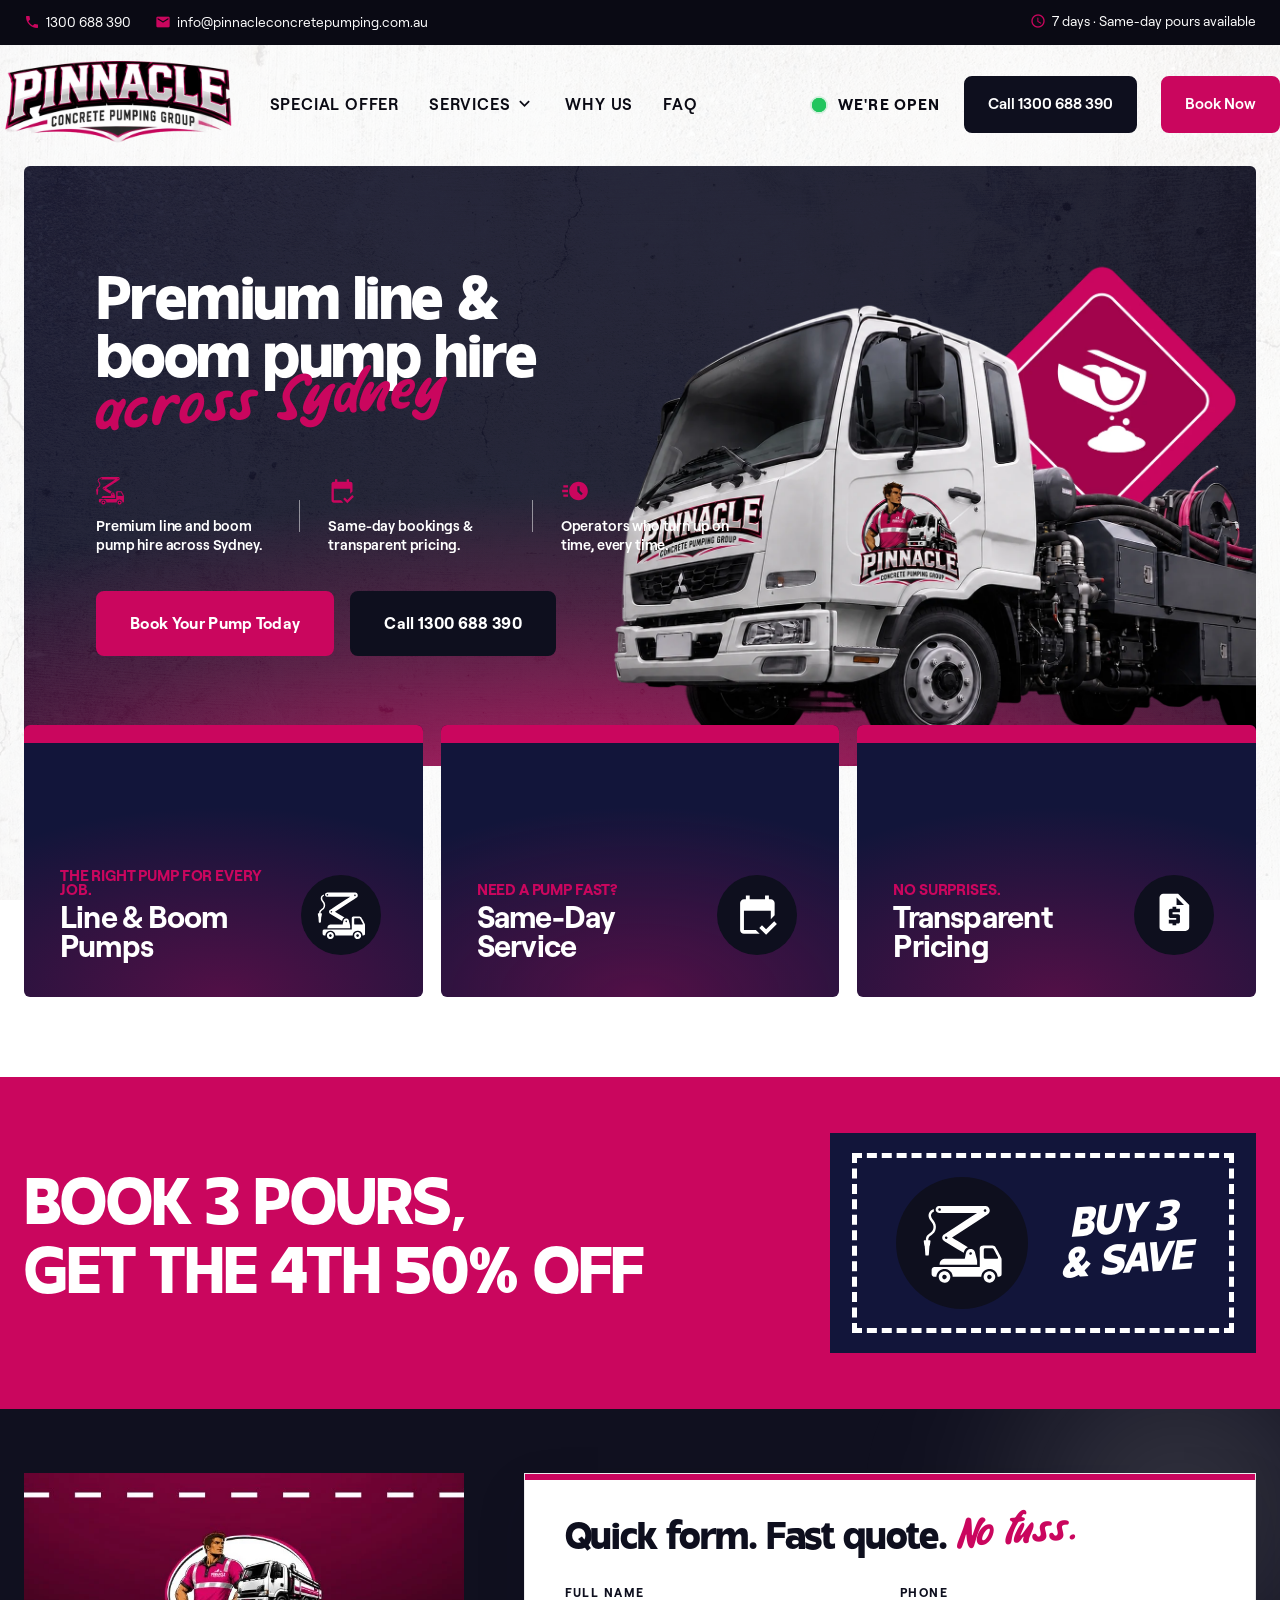
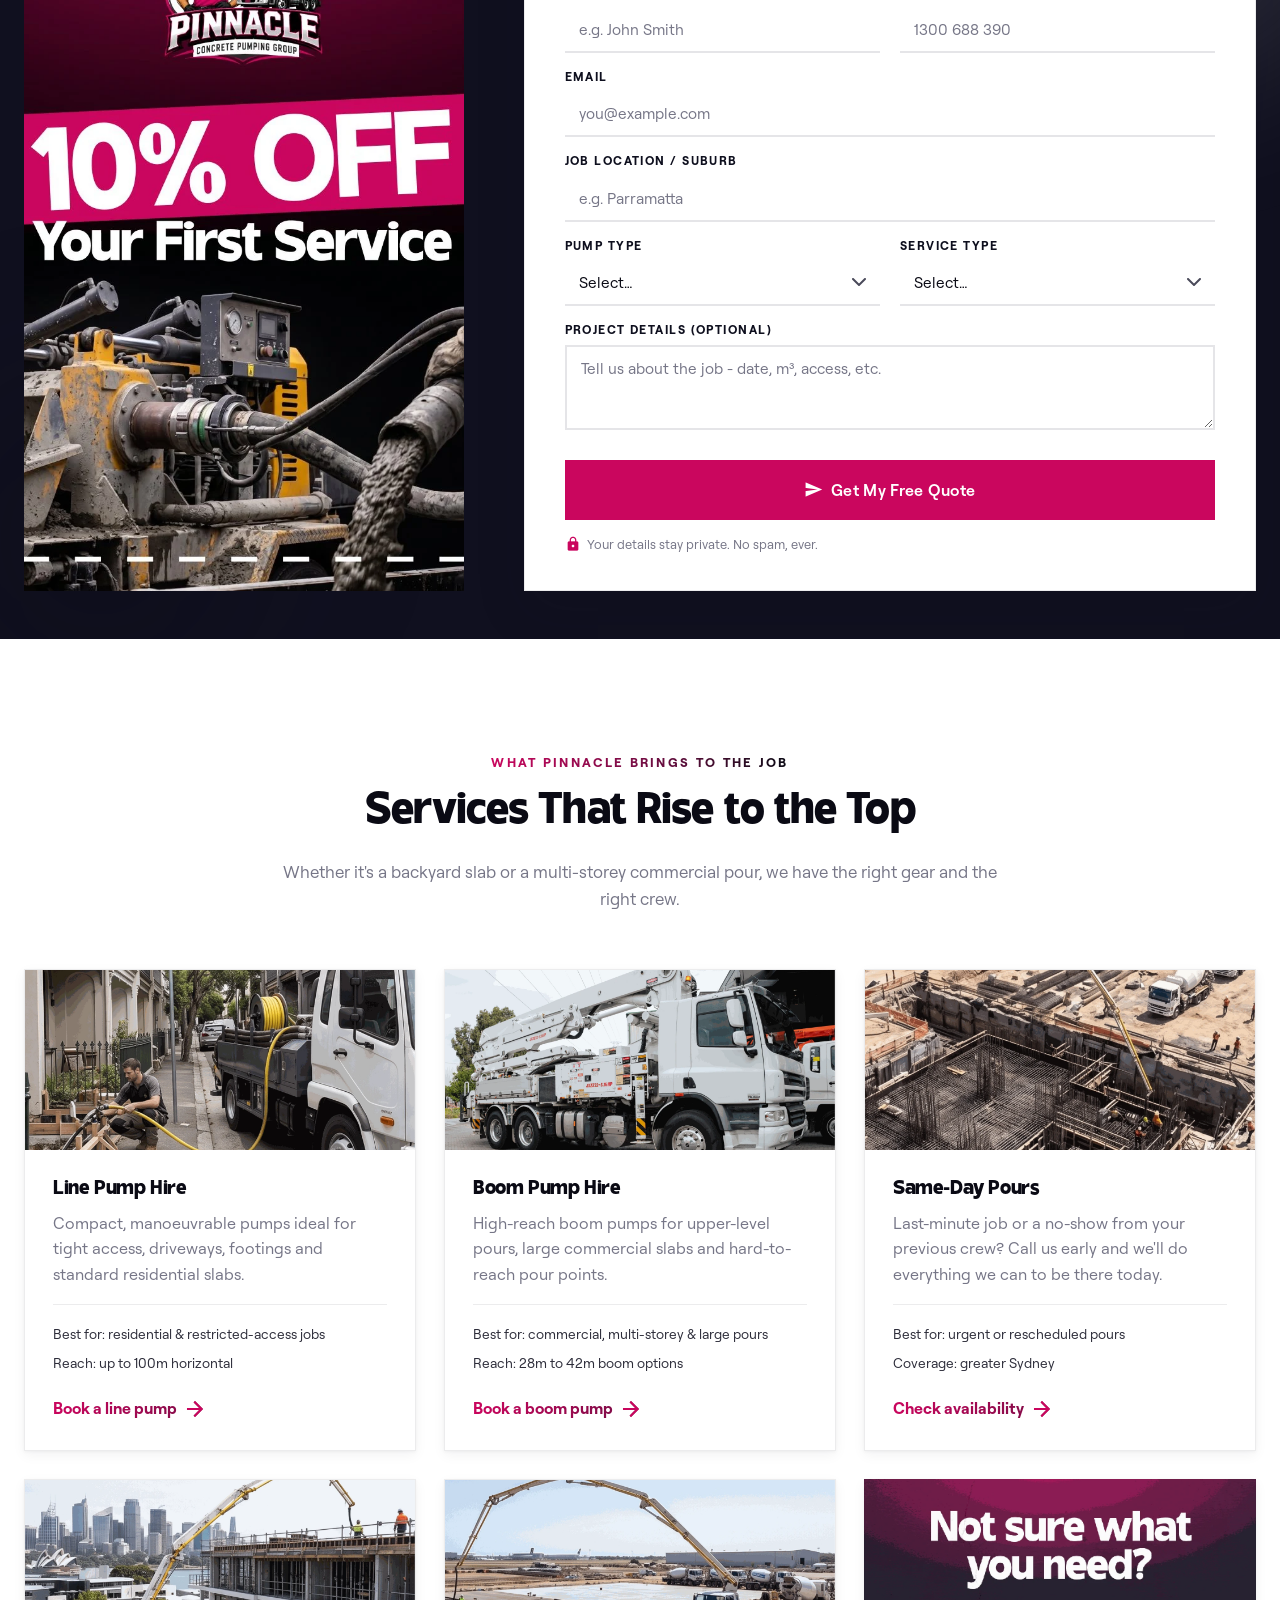
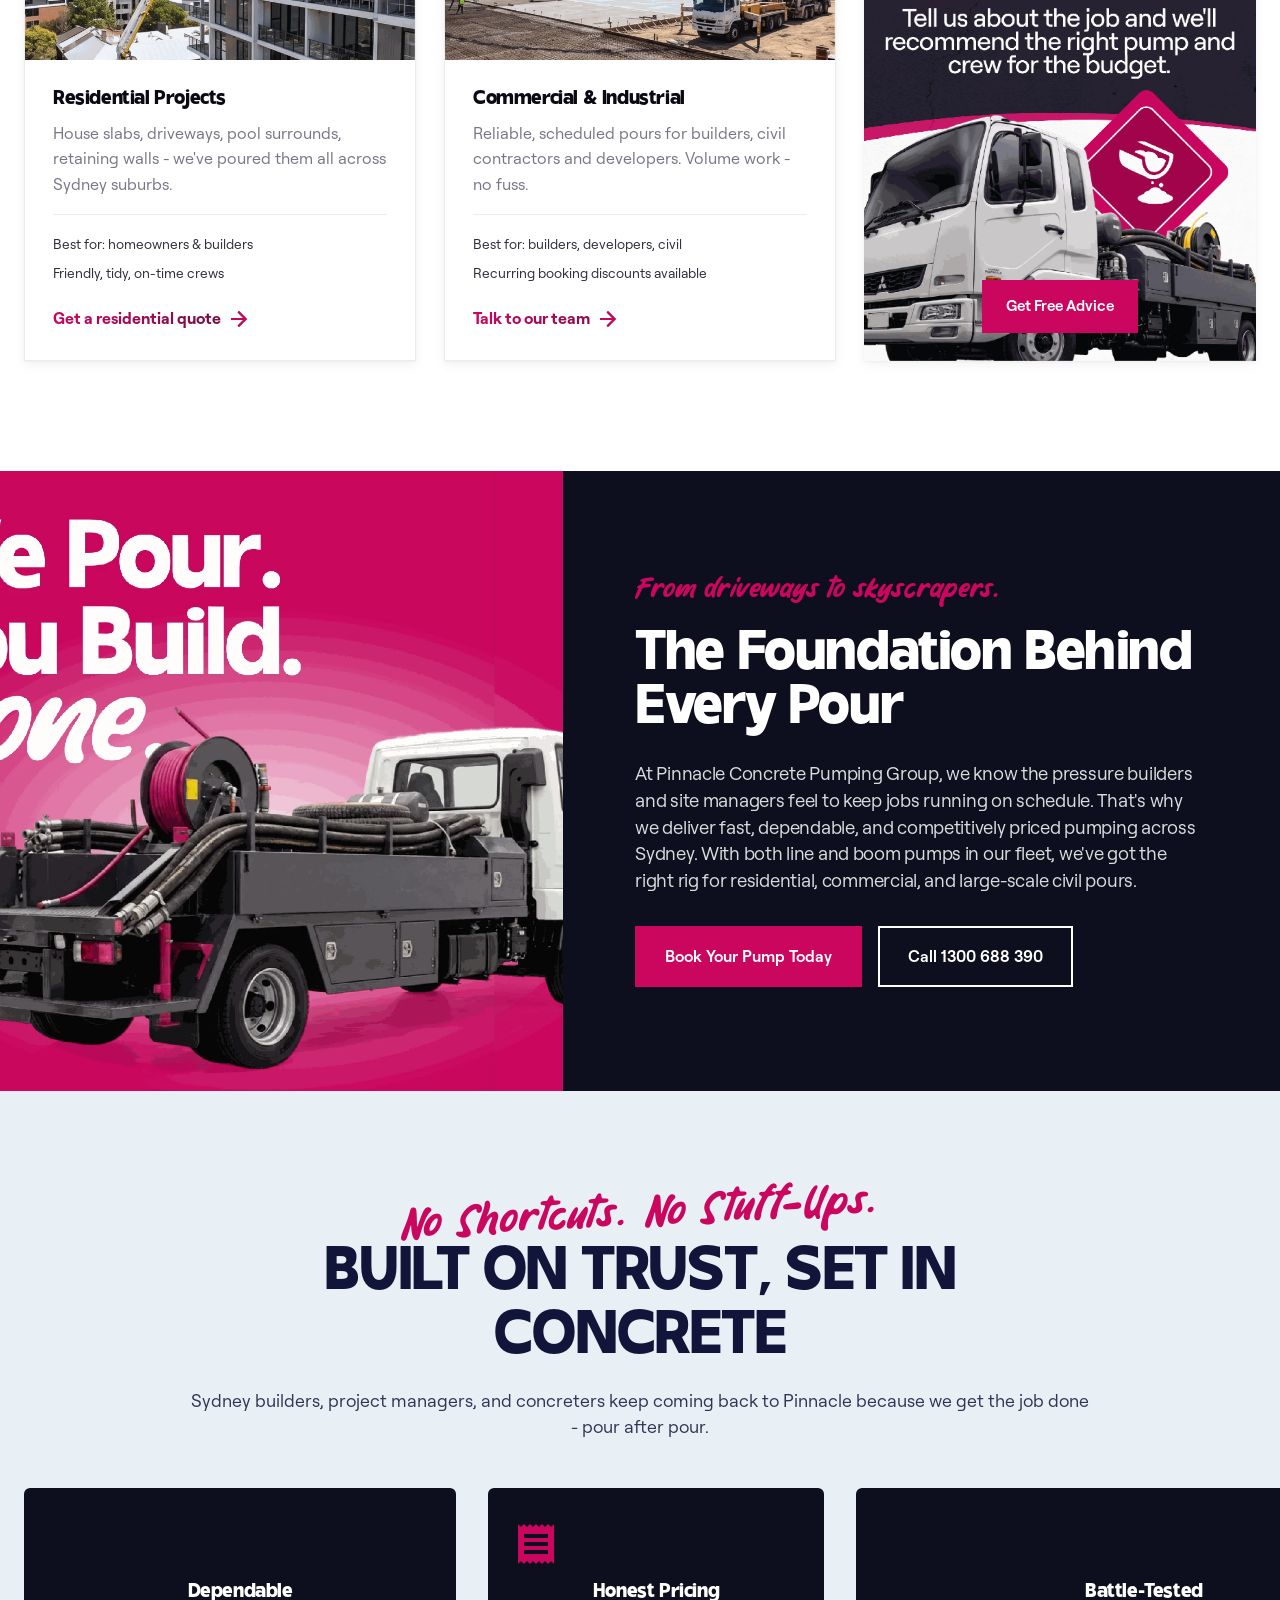
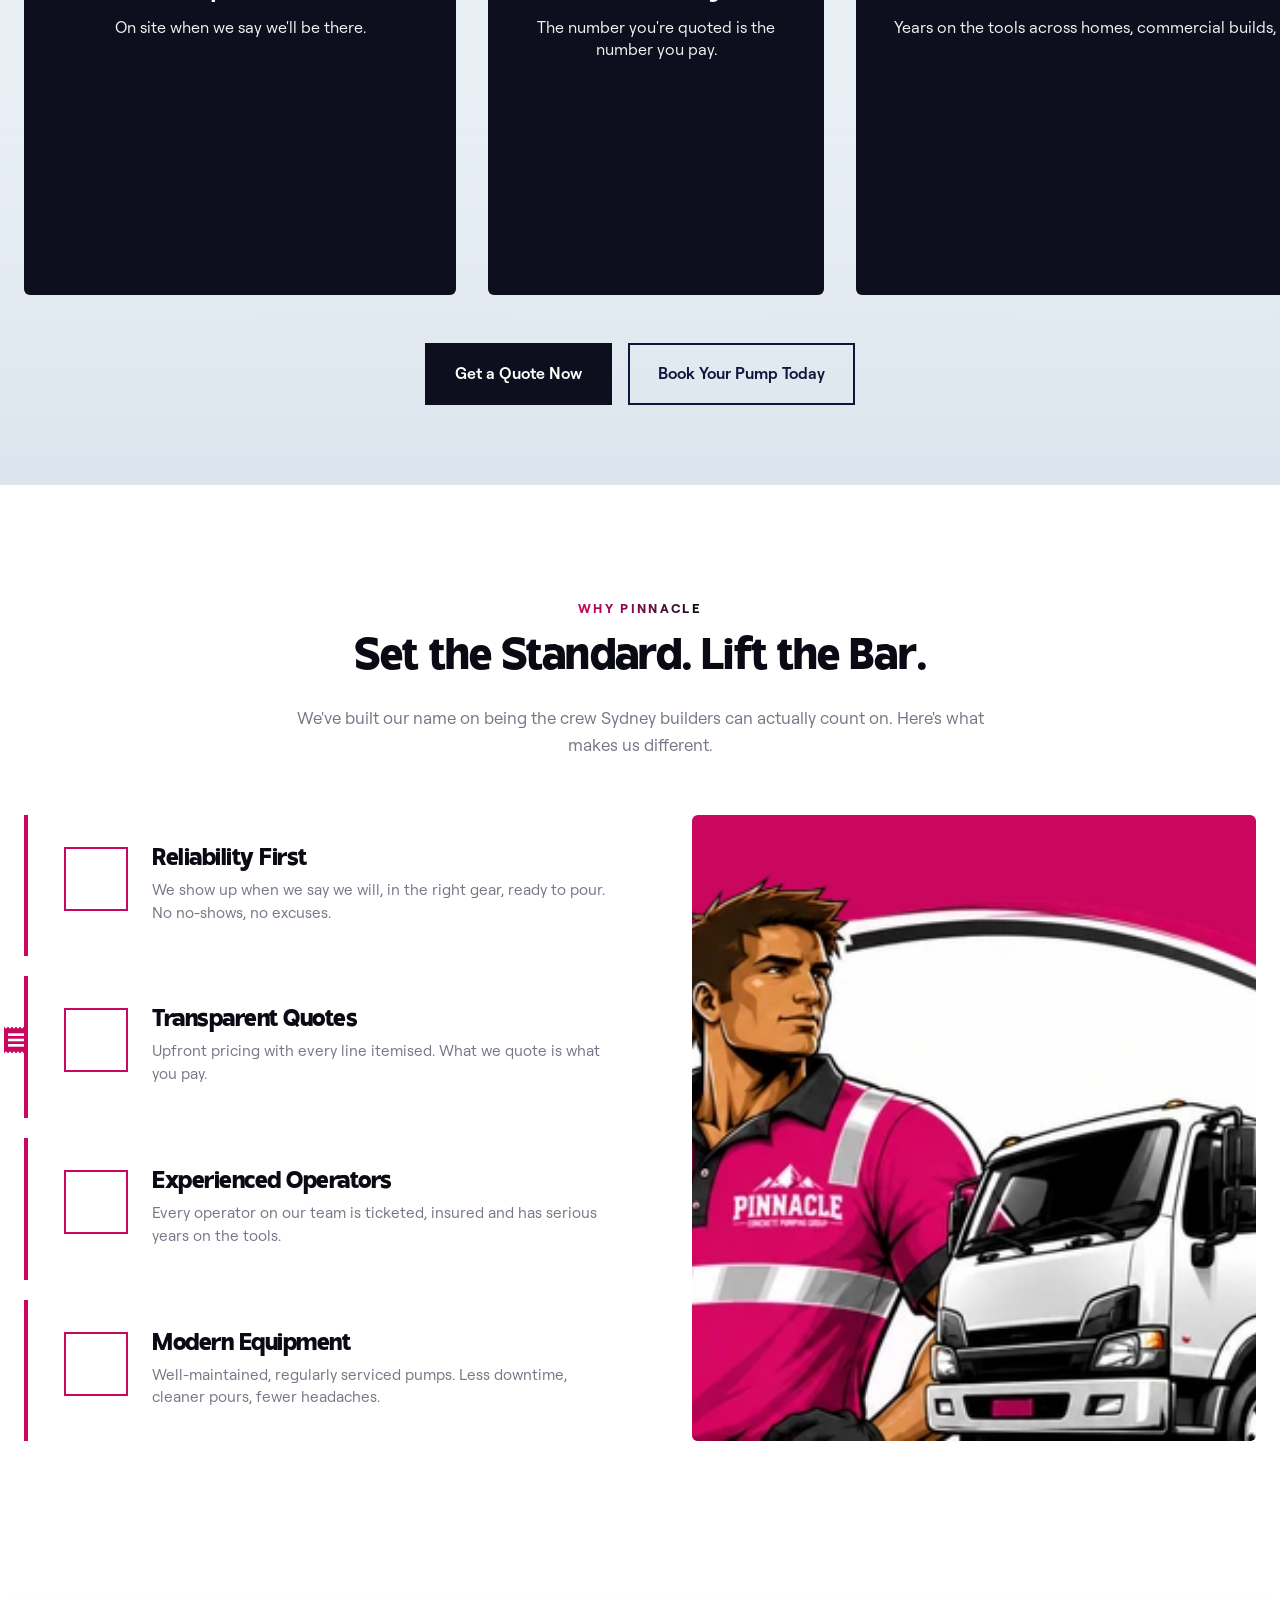
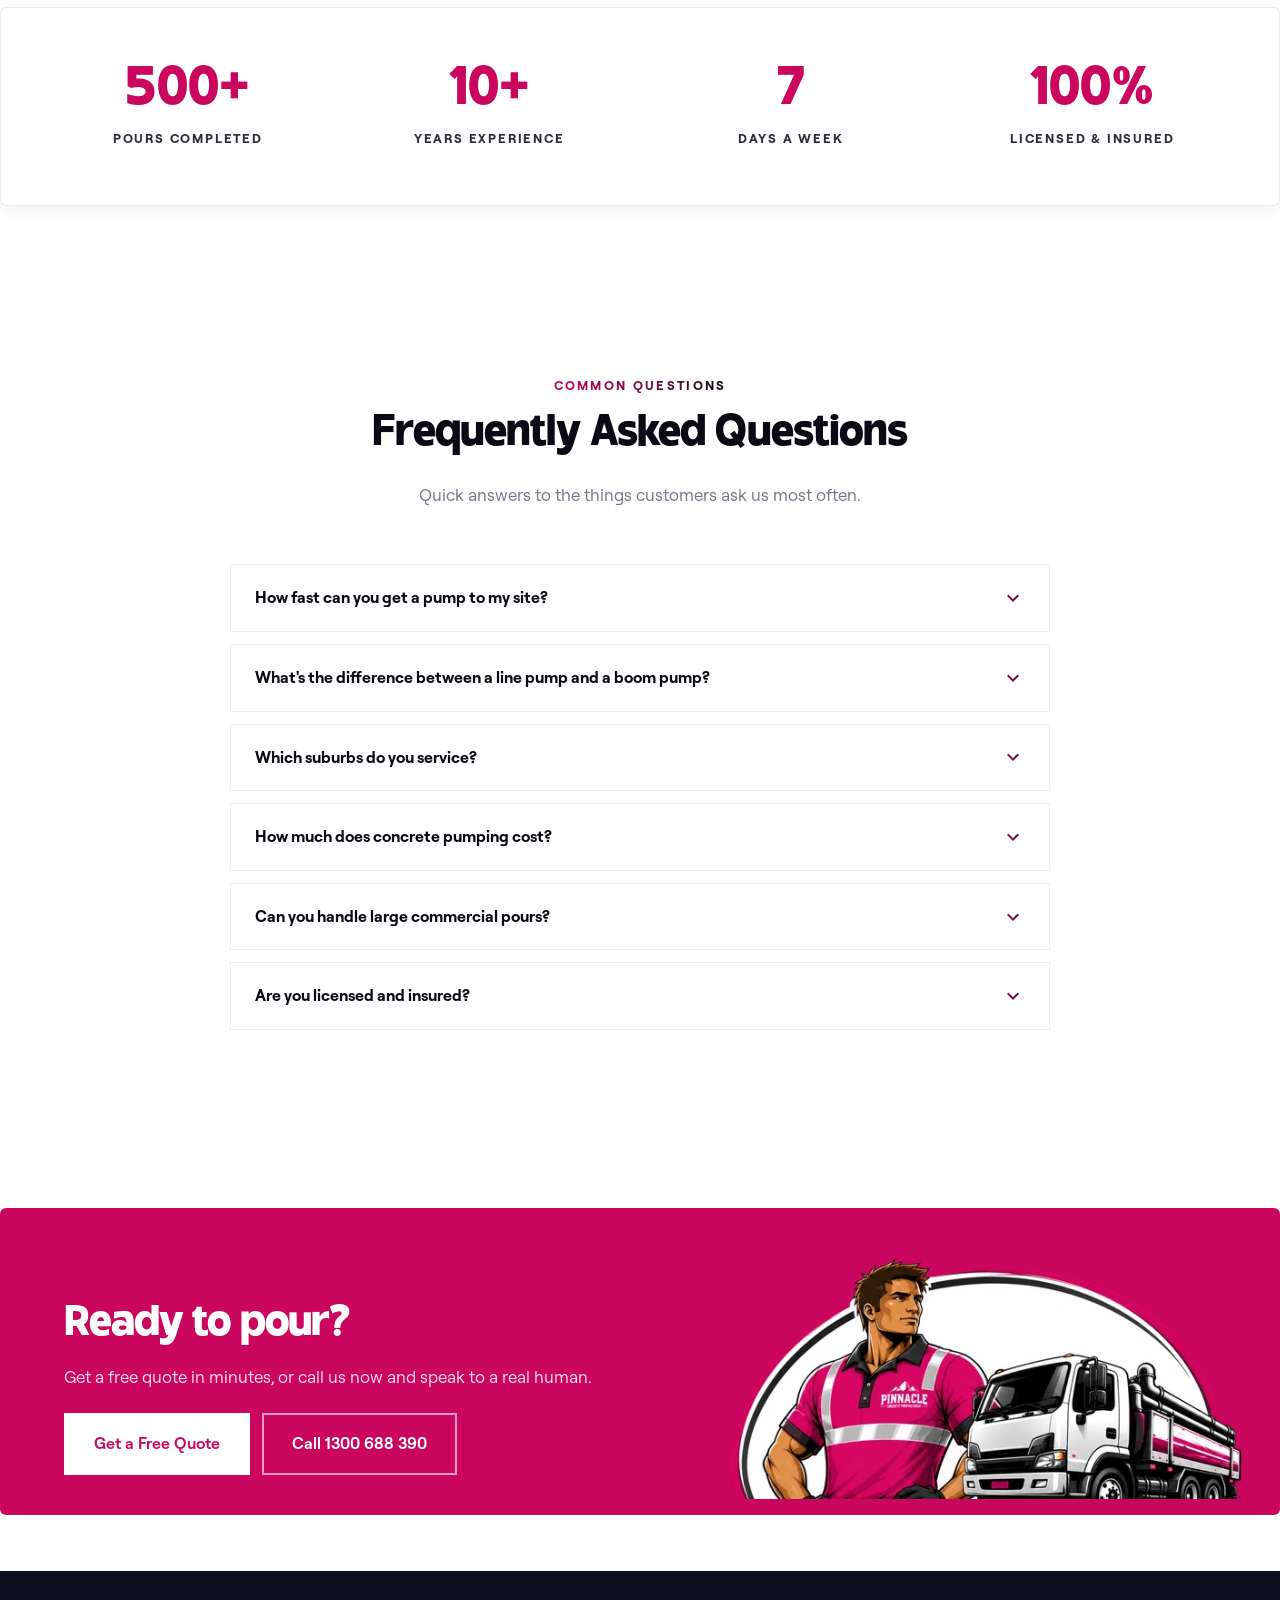
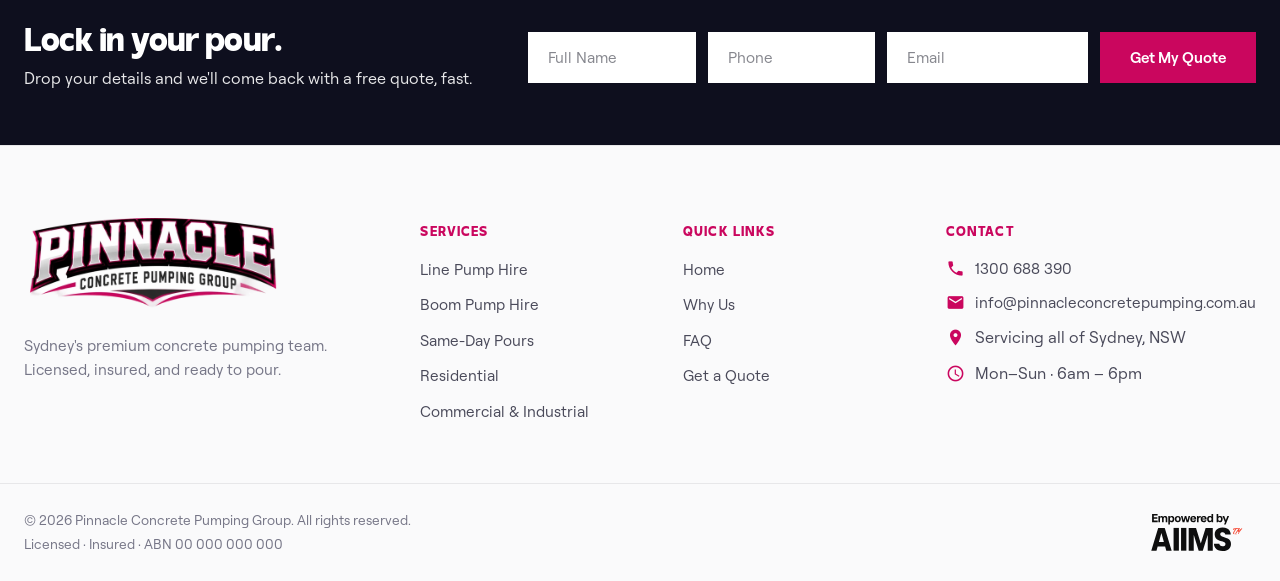
==== commit 205e39c9: "Why section: change image card background from navy to brand pink" ====
--- a/index.html
+++ b/index.html
@@ -9,7 +9,7 @@
     <link rel="preconnect" href="https://fonts.gstatic.com" crossorigin>
     <link href="https://fonts.googleapis.com/css2?family=Inter:wght@400;500;600;700&family=Poppins:wght@600;700;800;900&display=swap" rel="stylesheet">
     <link href="https://fonts.googleapis.com/icon?family=Material+Icons" rel="stylesheet">
-    <link rel="stylesheet" href="css/styles.css?v=9">
+    <link rel="stylesheet" href="css/styles.css?v=10">
 </head>
 <body>
 
--- a/css/styles.css
+++ b/css/styles.css
@@ -1434,7 +1434,7 @@
     counter-reset: why-counter;
 }
 .why-image {
-    background: #0E0F1E;
+    background: var(--brand-pink);
     border-radius: 6px;
     overflow: hidden;
     display: flex;
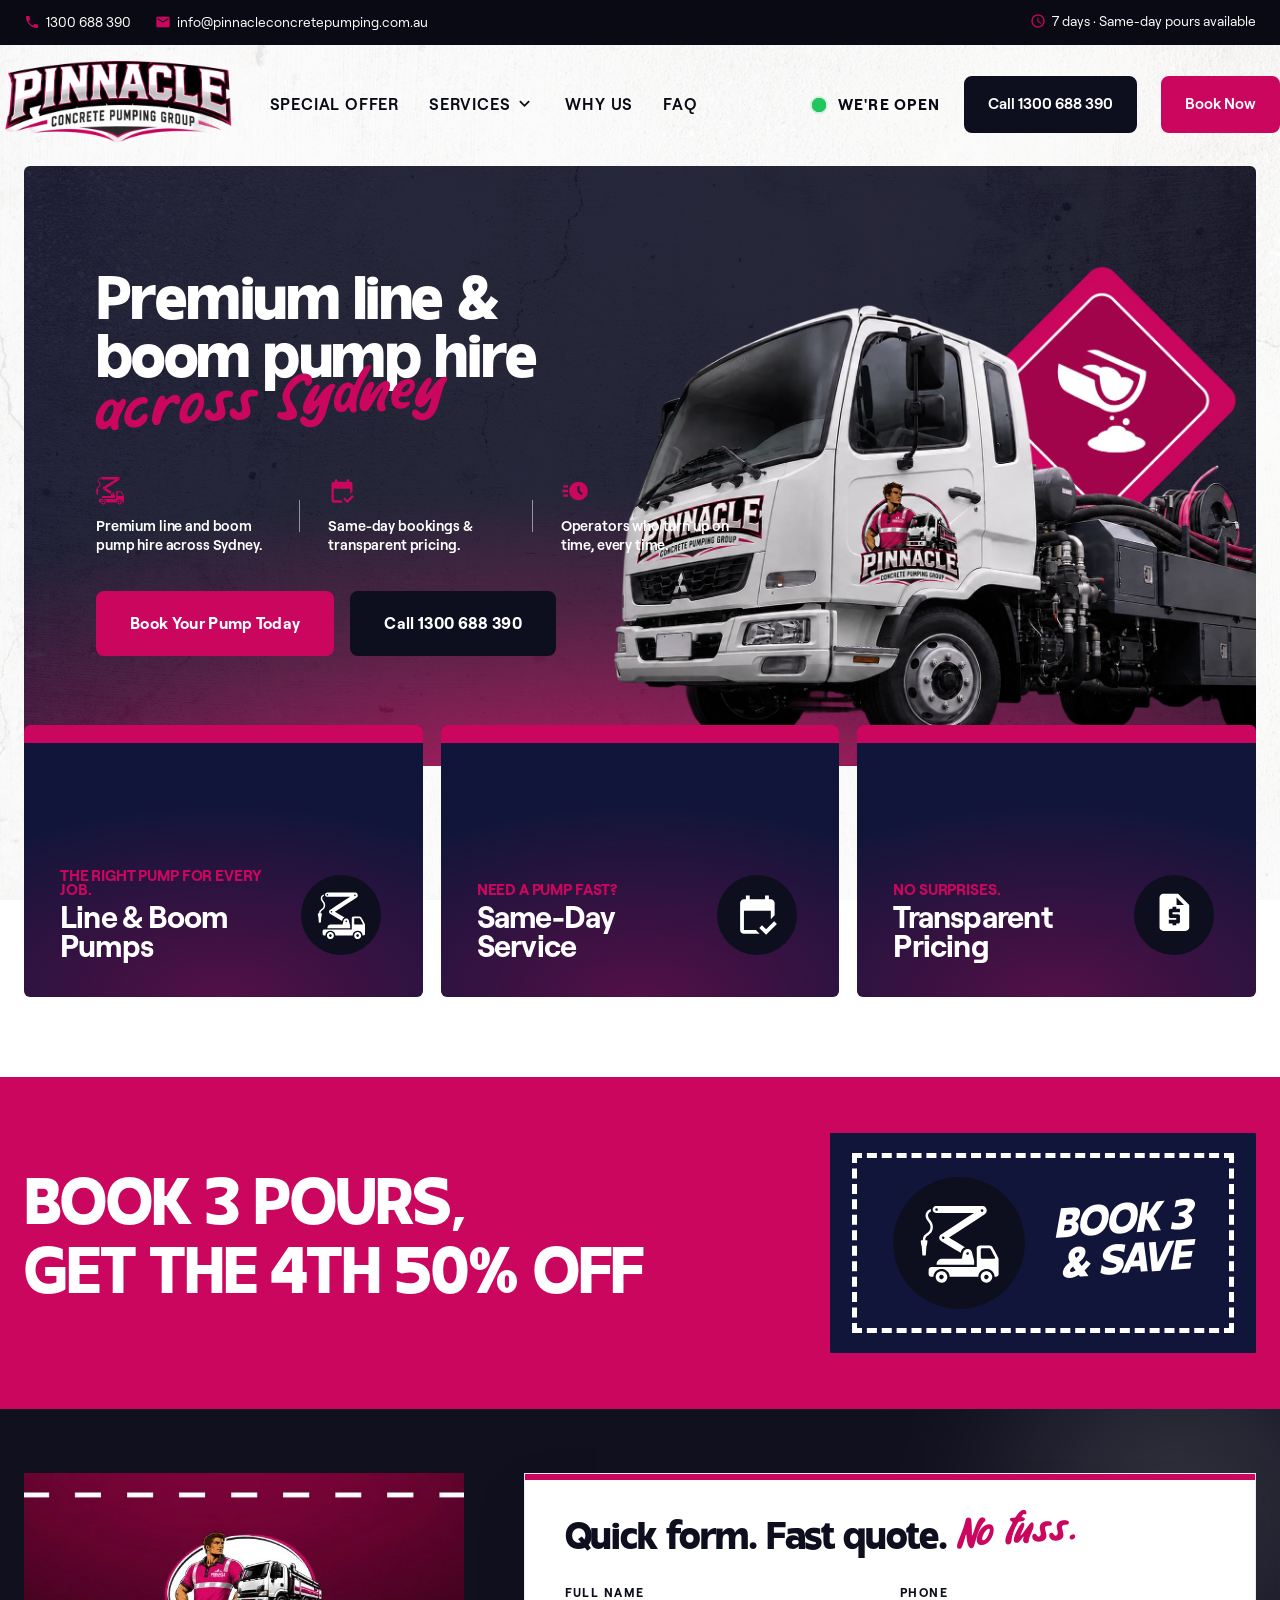
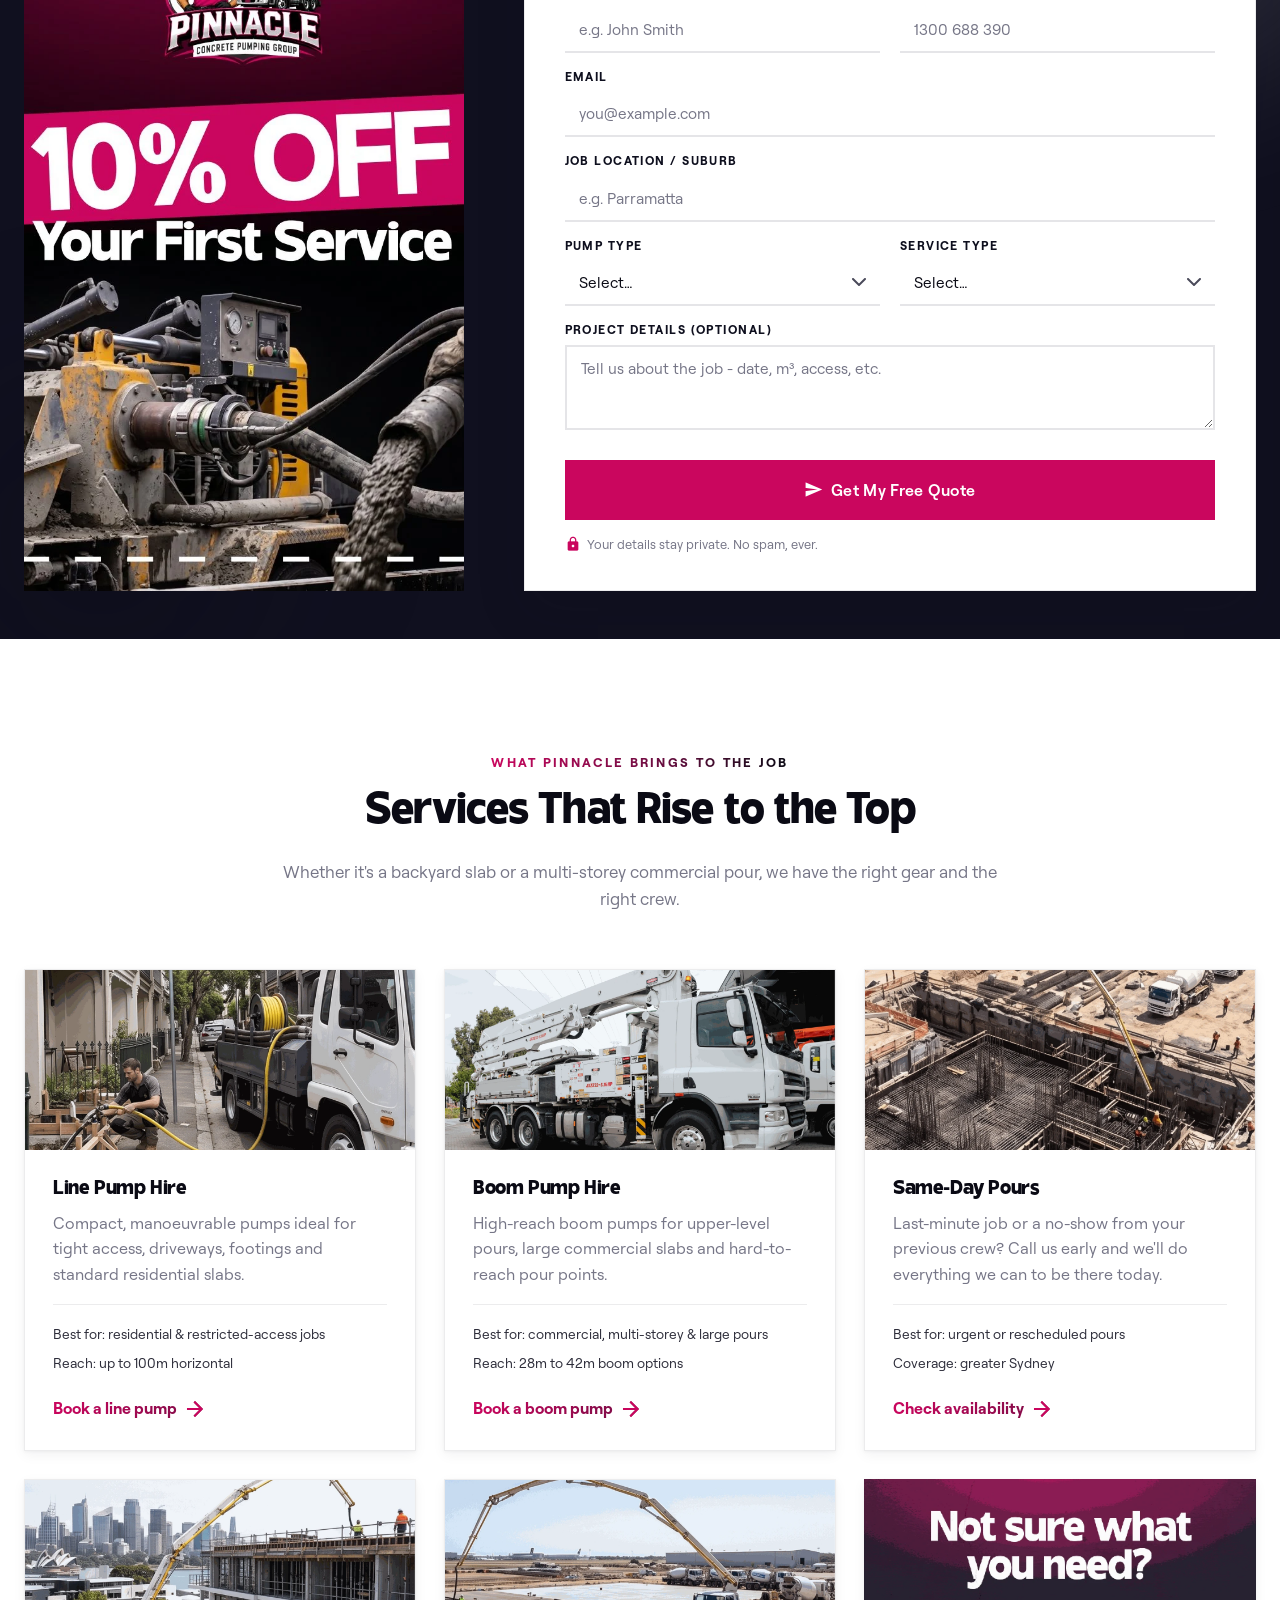
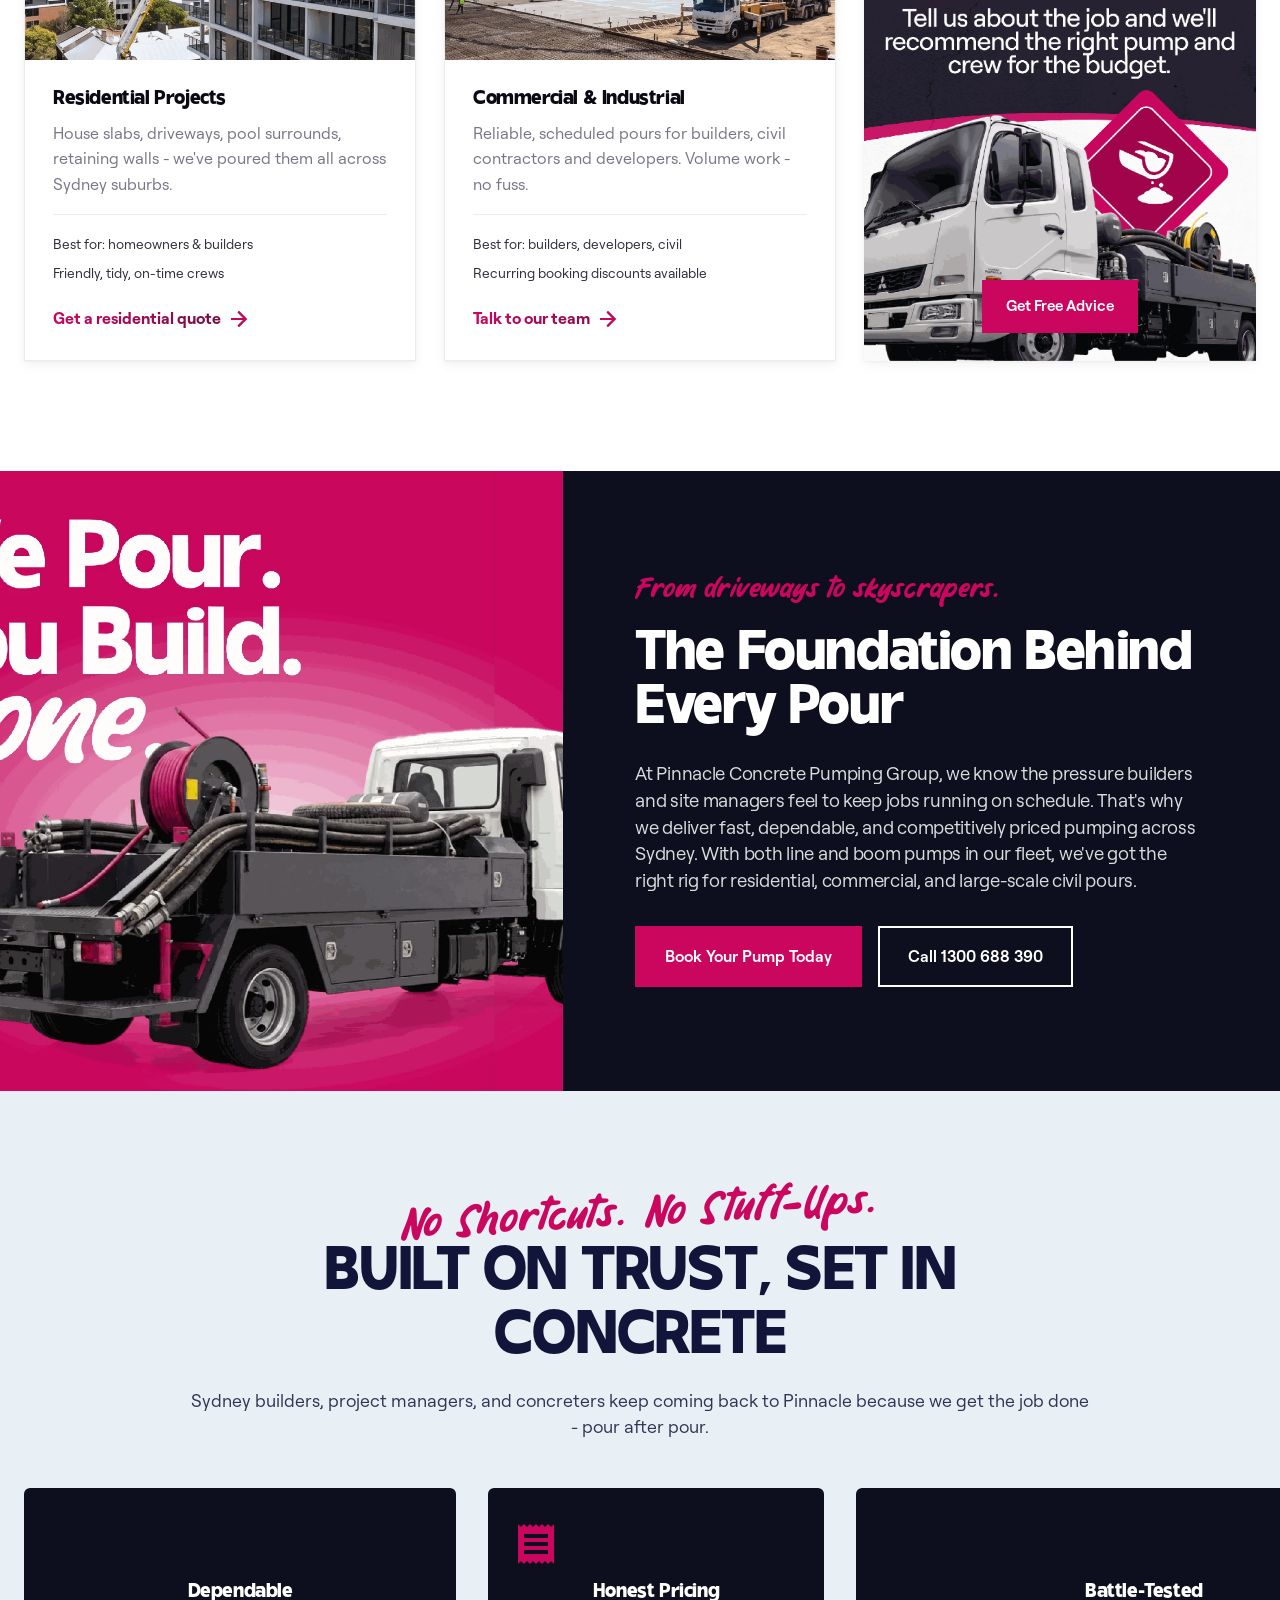
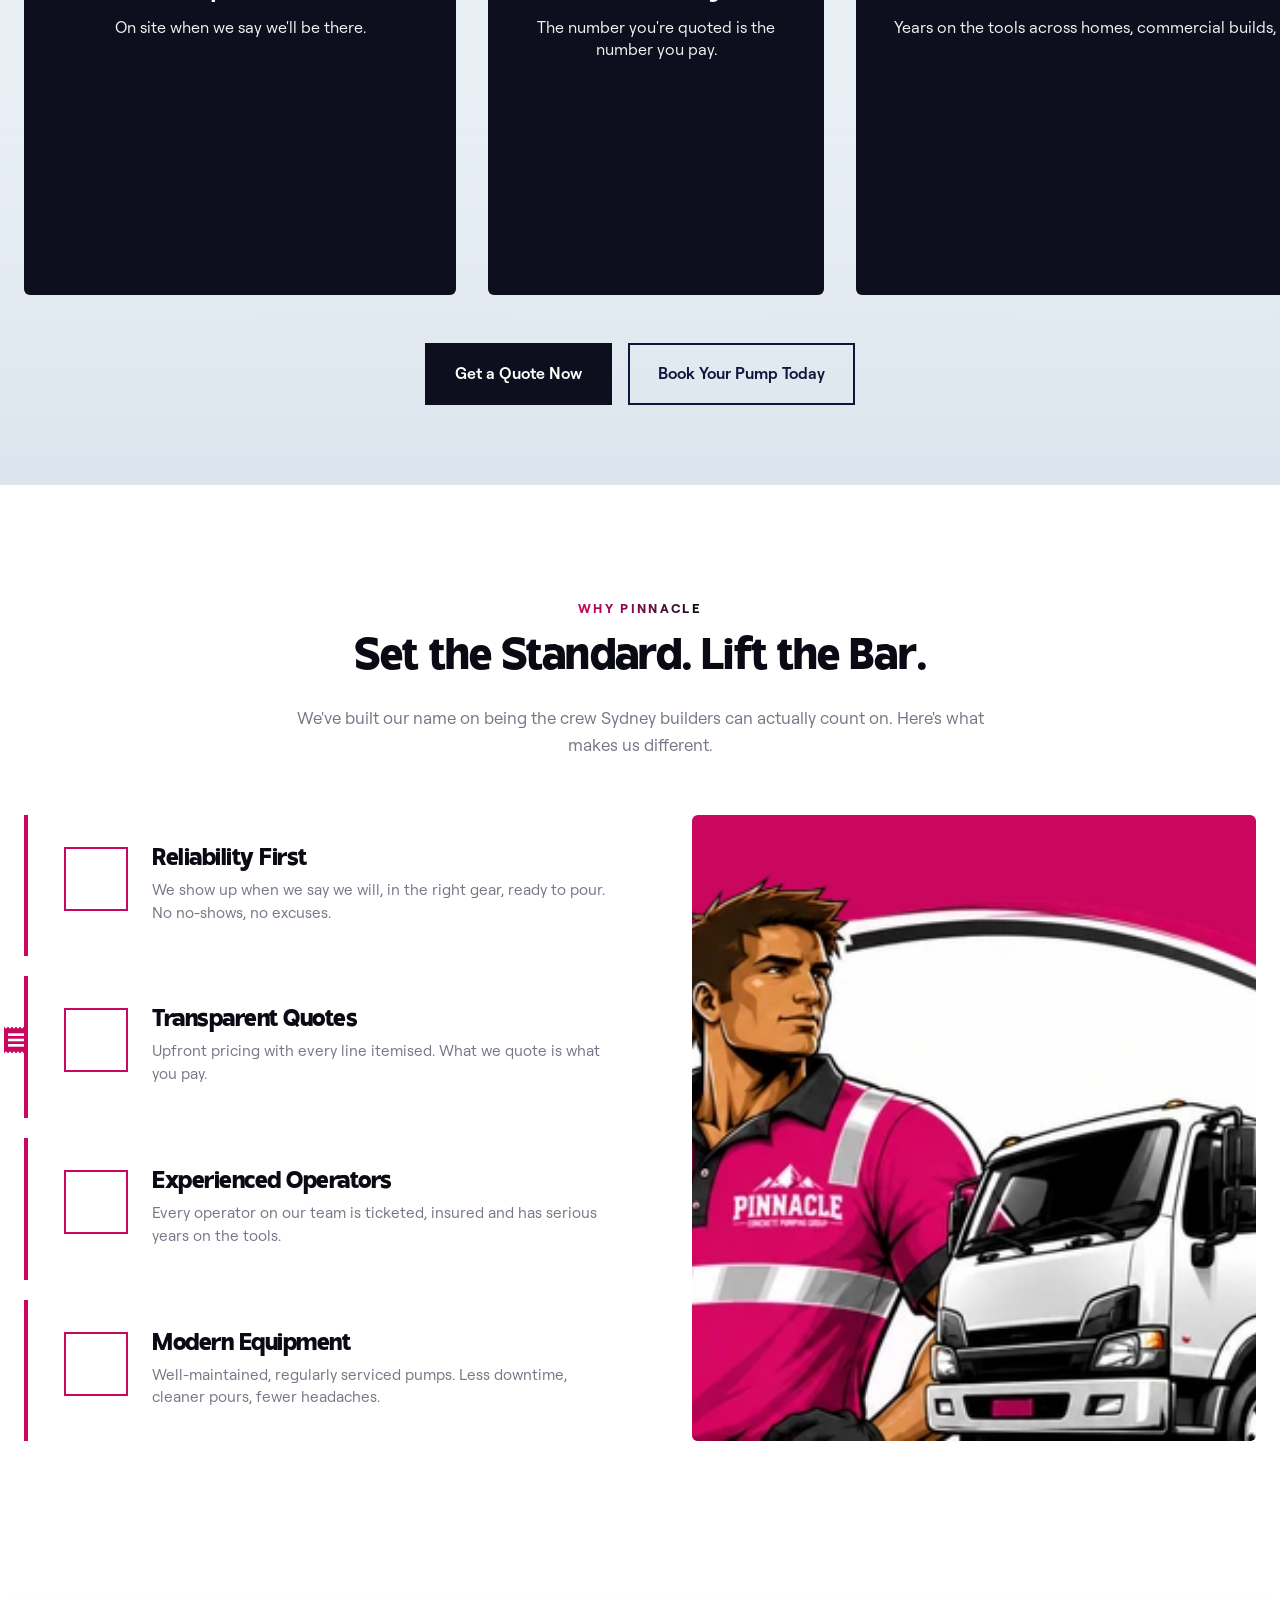
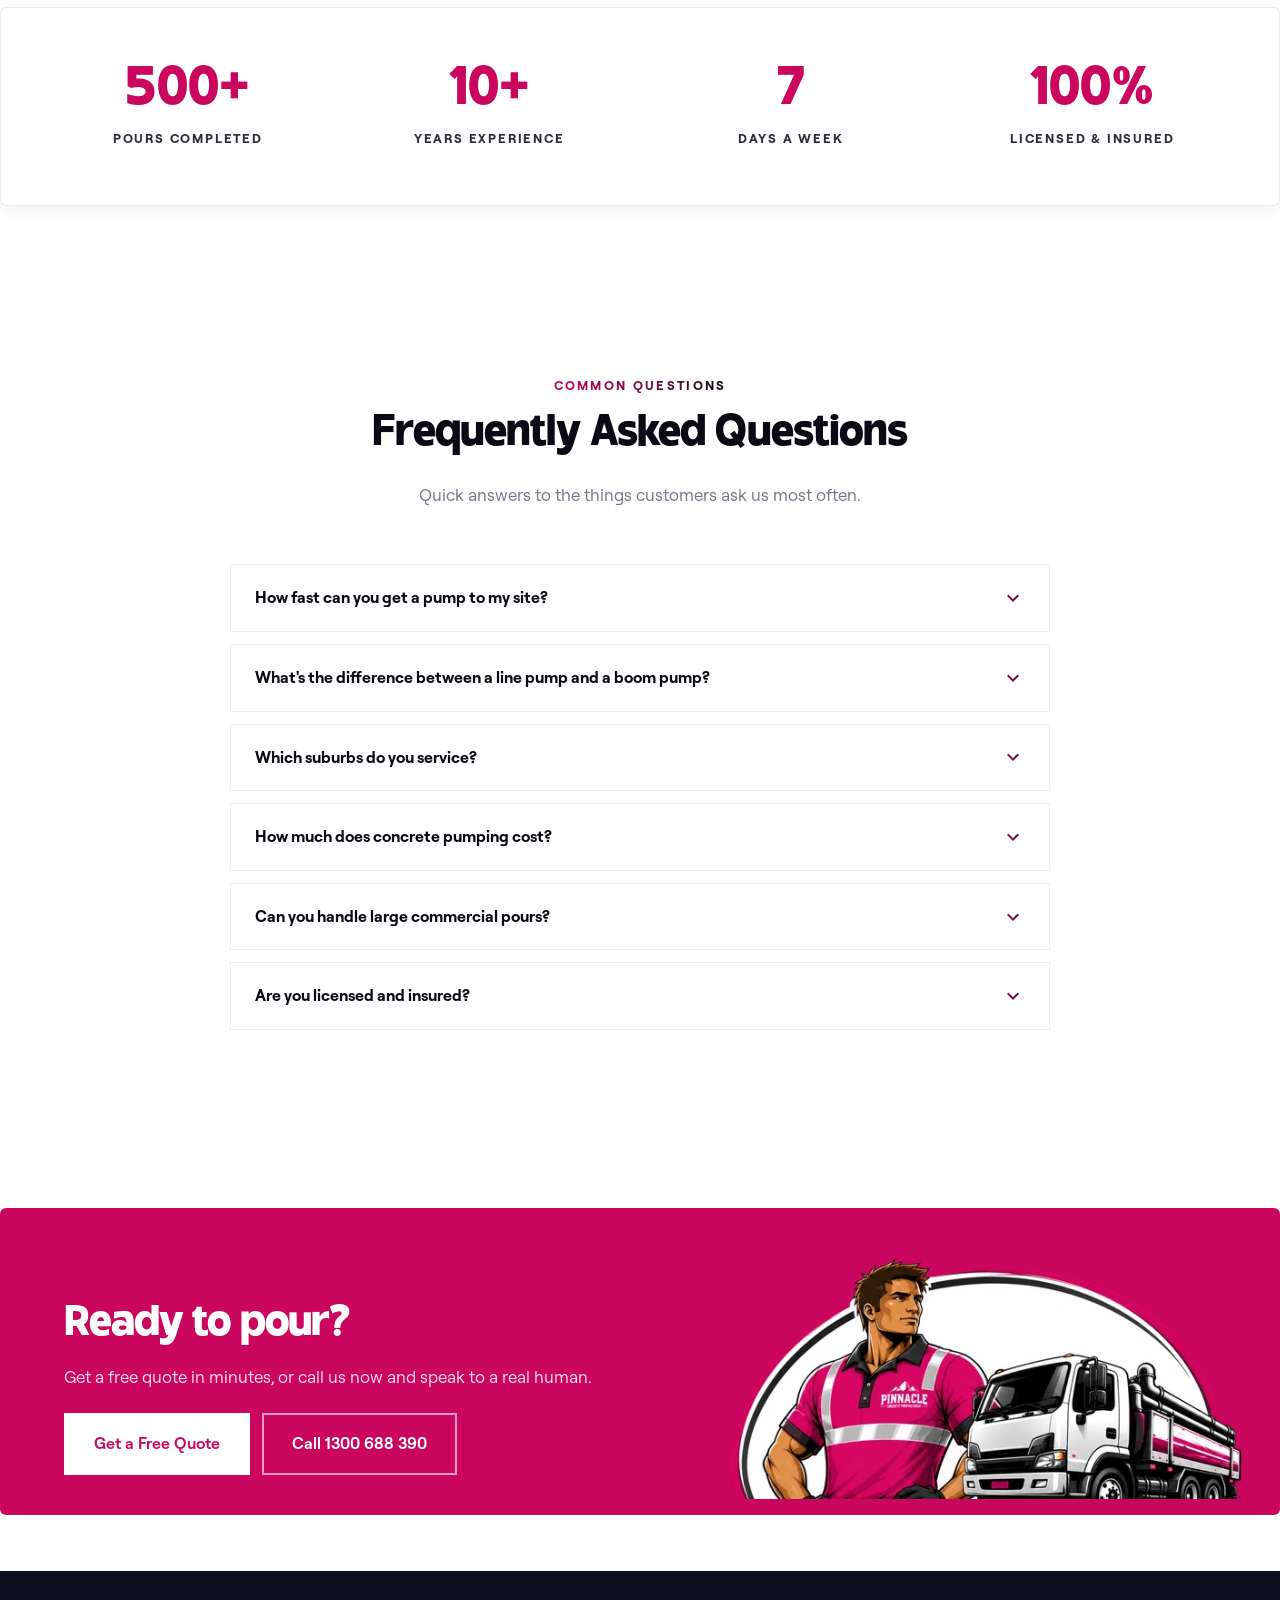
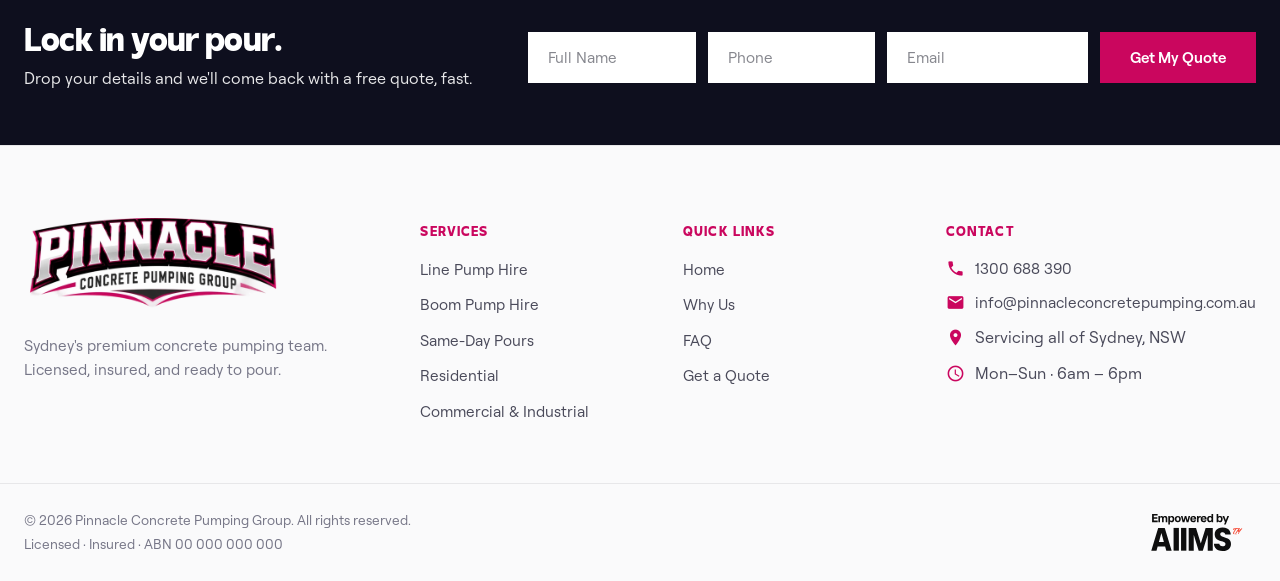
==== commit dd9db753: "Coupon: BUY 3 -> BOOK 3" ====
--- a/index.html
+++ b/index.html
@@ -9,7 +9,7 @@
     <link rel="preconnect" href="https://fonts.gstatic.com" crossorigin>
     <link href="https://fonts.googleapis.com/css2?family=Inter:wght@400;500;600;700&family=Poppins:wght@600;700;800;900&display=swap" rel="stylesheet">
     <link href="https://fonts.googleapis.com/icon?family=Material+Icons" rel="stylesheet">
-    <link rel="stylesheet" href="css/styles.css?v=10">
+    <link rel="stylesheet" href="css/styles.css?v=12">
 </head>
 <body>
 
@@ -202,7 +202,7 @@
                             <img src="assets/icons/Line%20%26%20Boom%20Pumps.svg" alt="" class="cta-badge-icon" />
                         </div>
                         <div class="cta-badge-text">
-                            <span>BUY 3</span>
+                            <span>BOOK 3</span>
                             <span>&amp; SAVE</span>
                         </div>
                     </div>
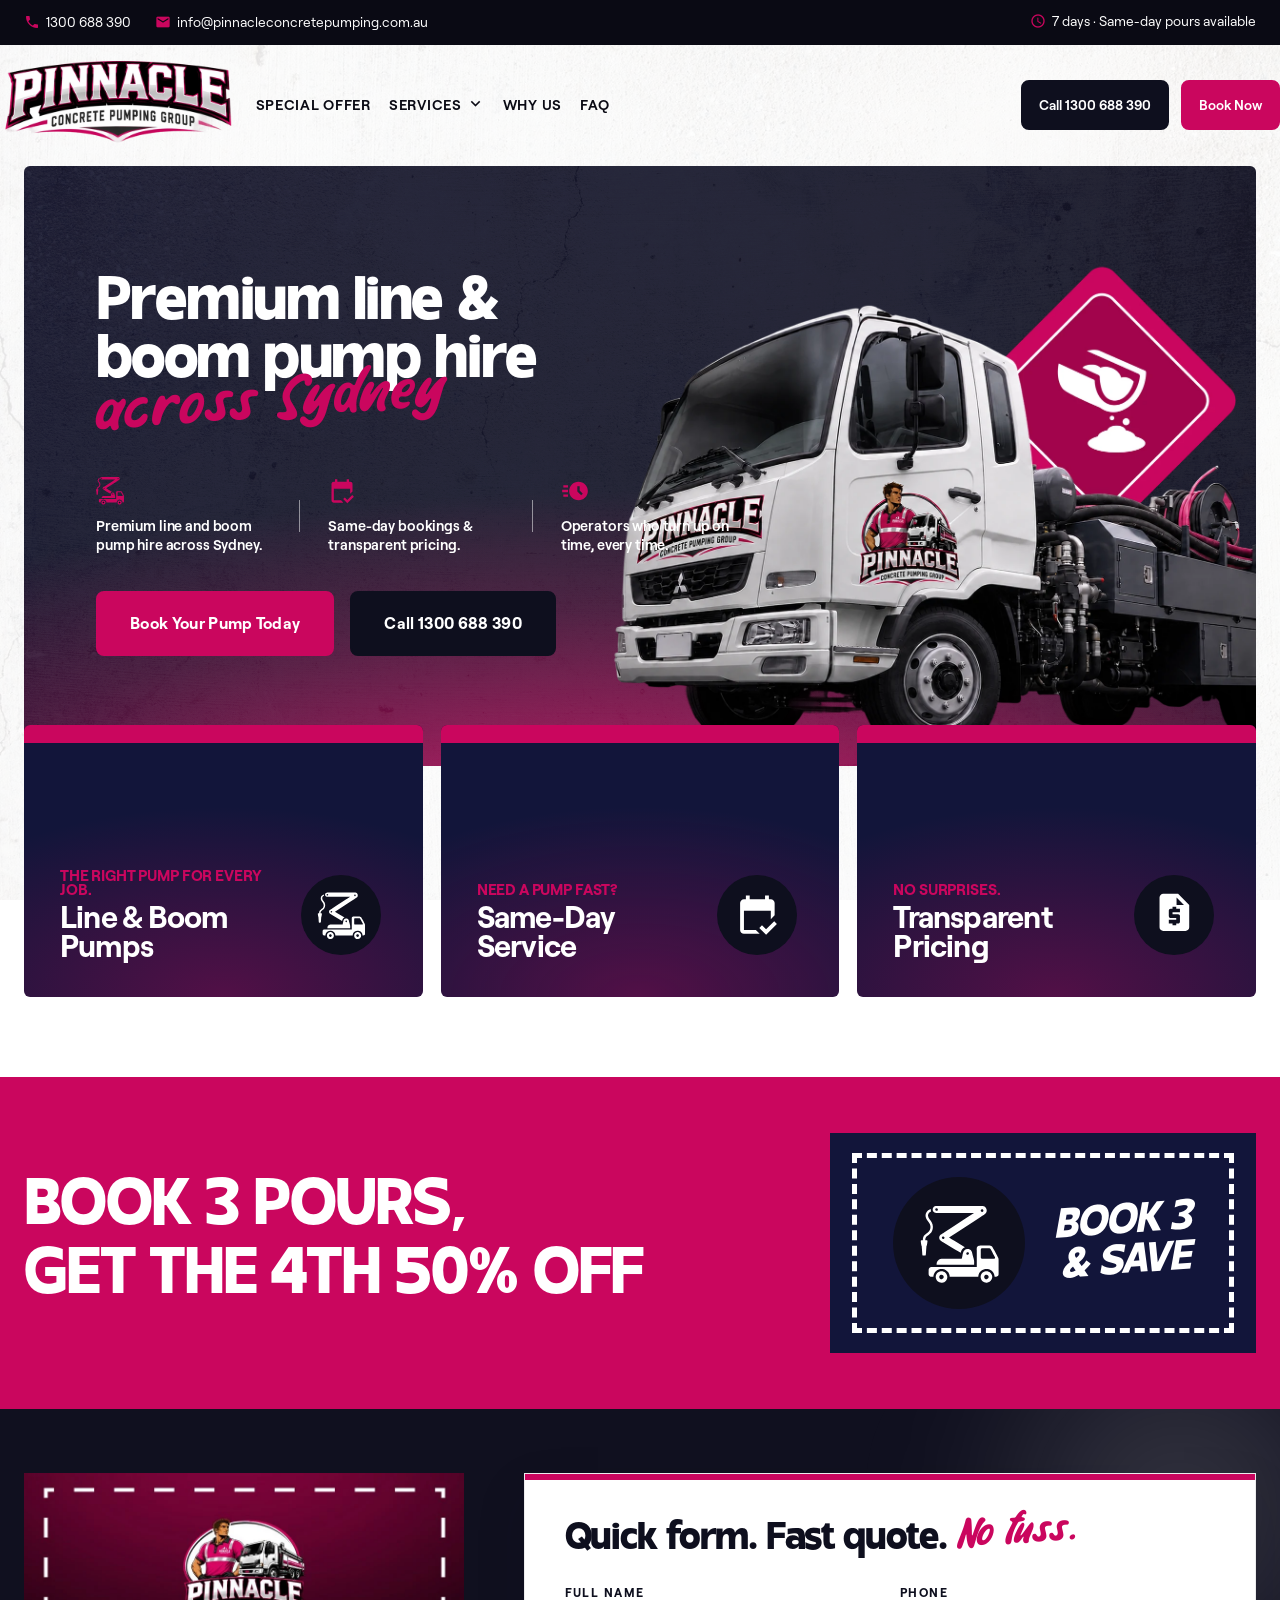
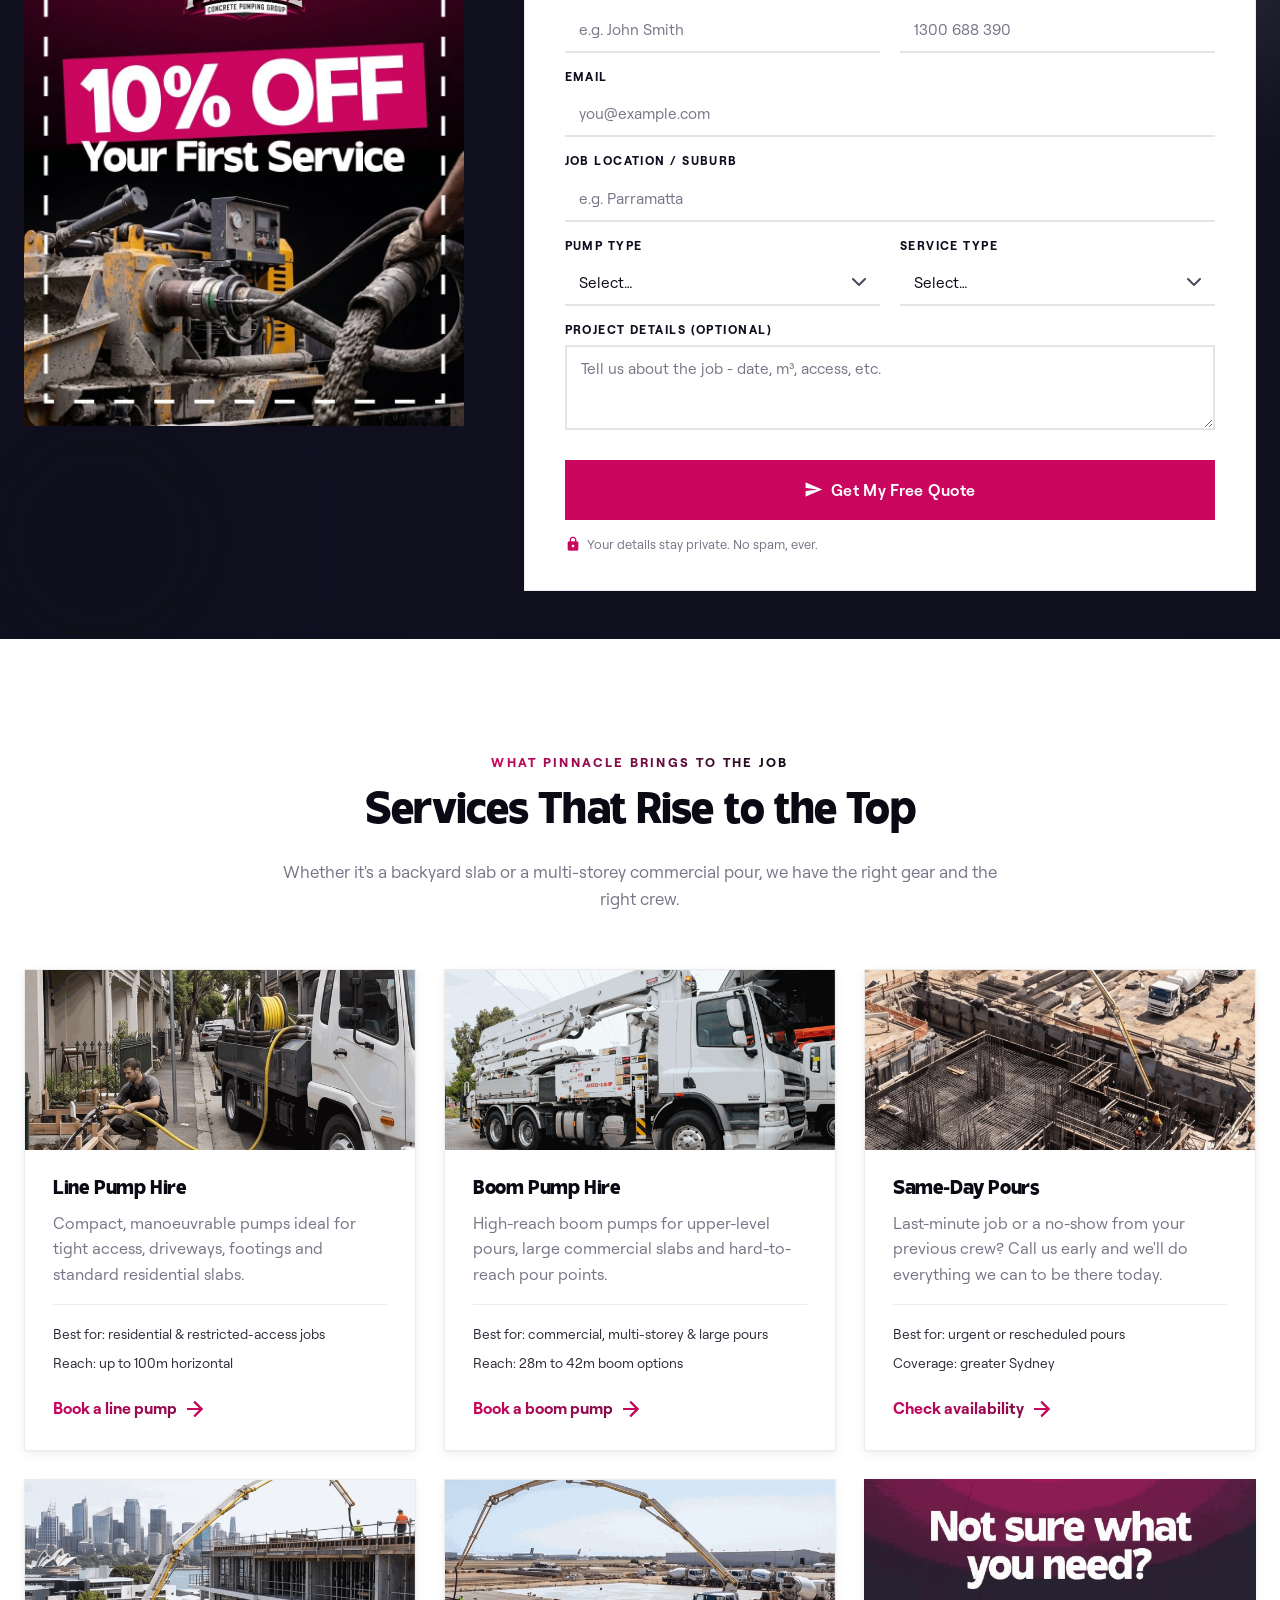
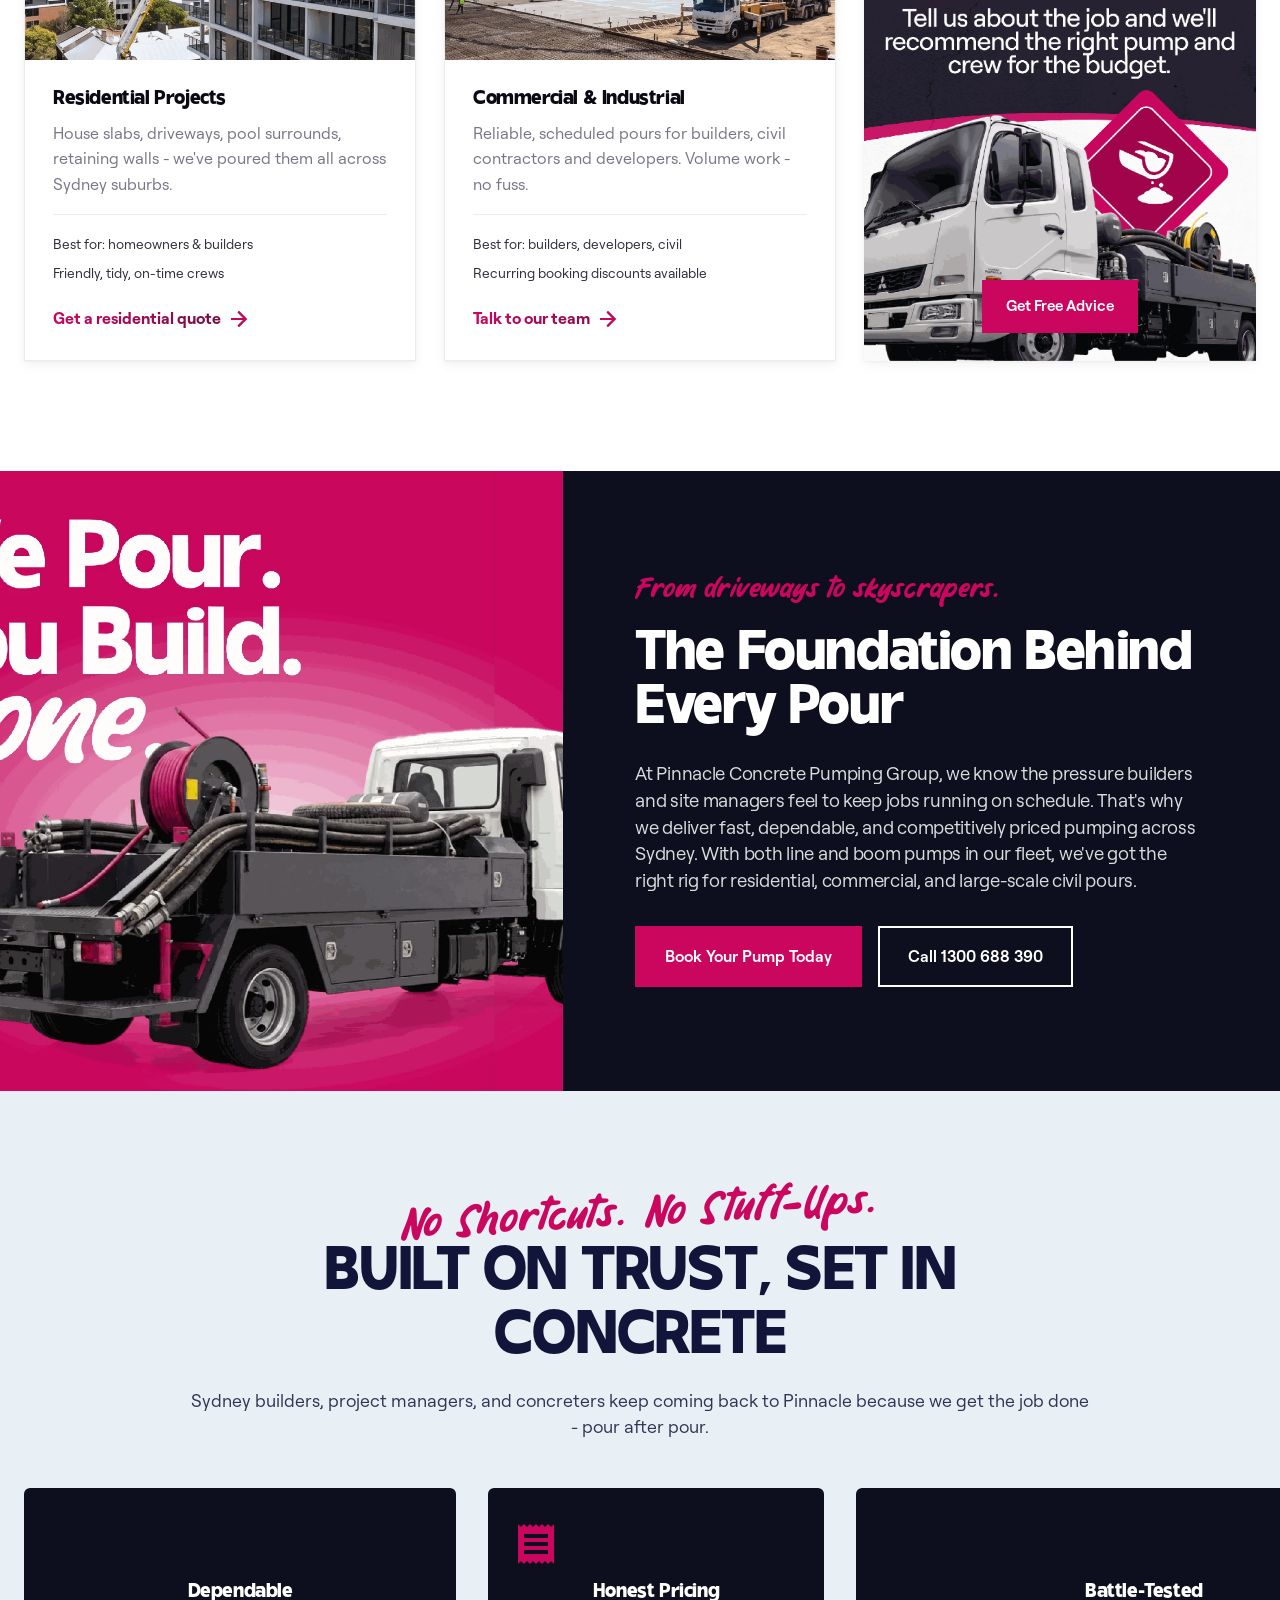
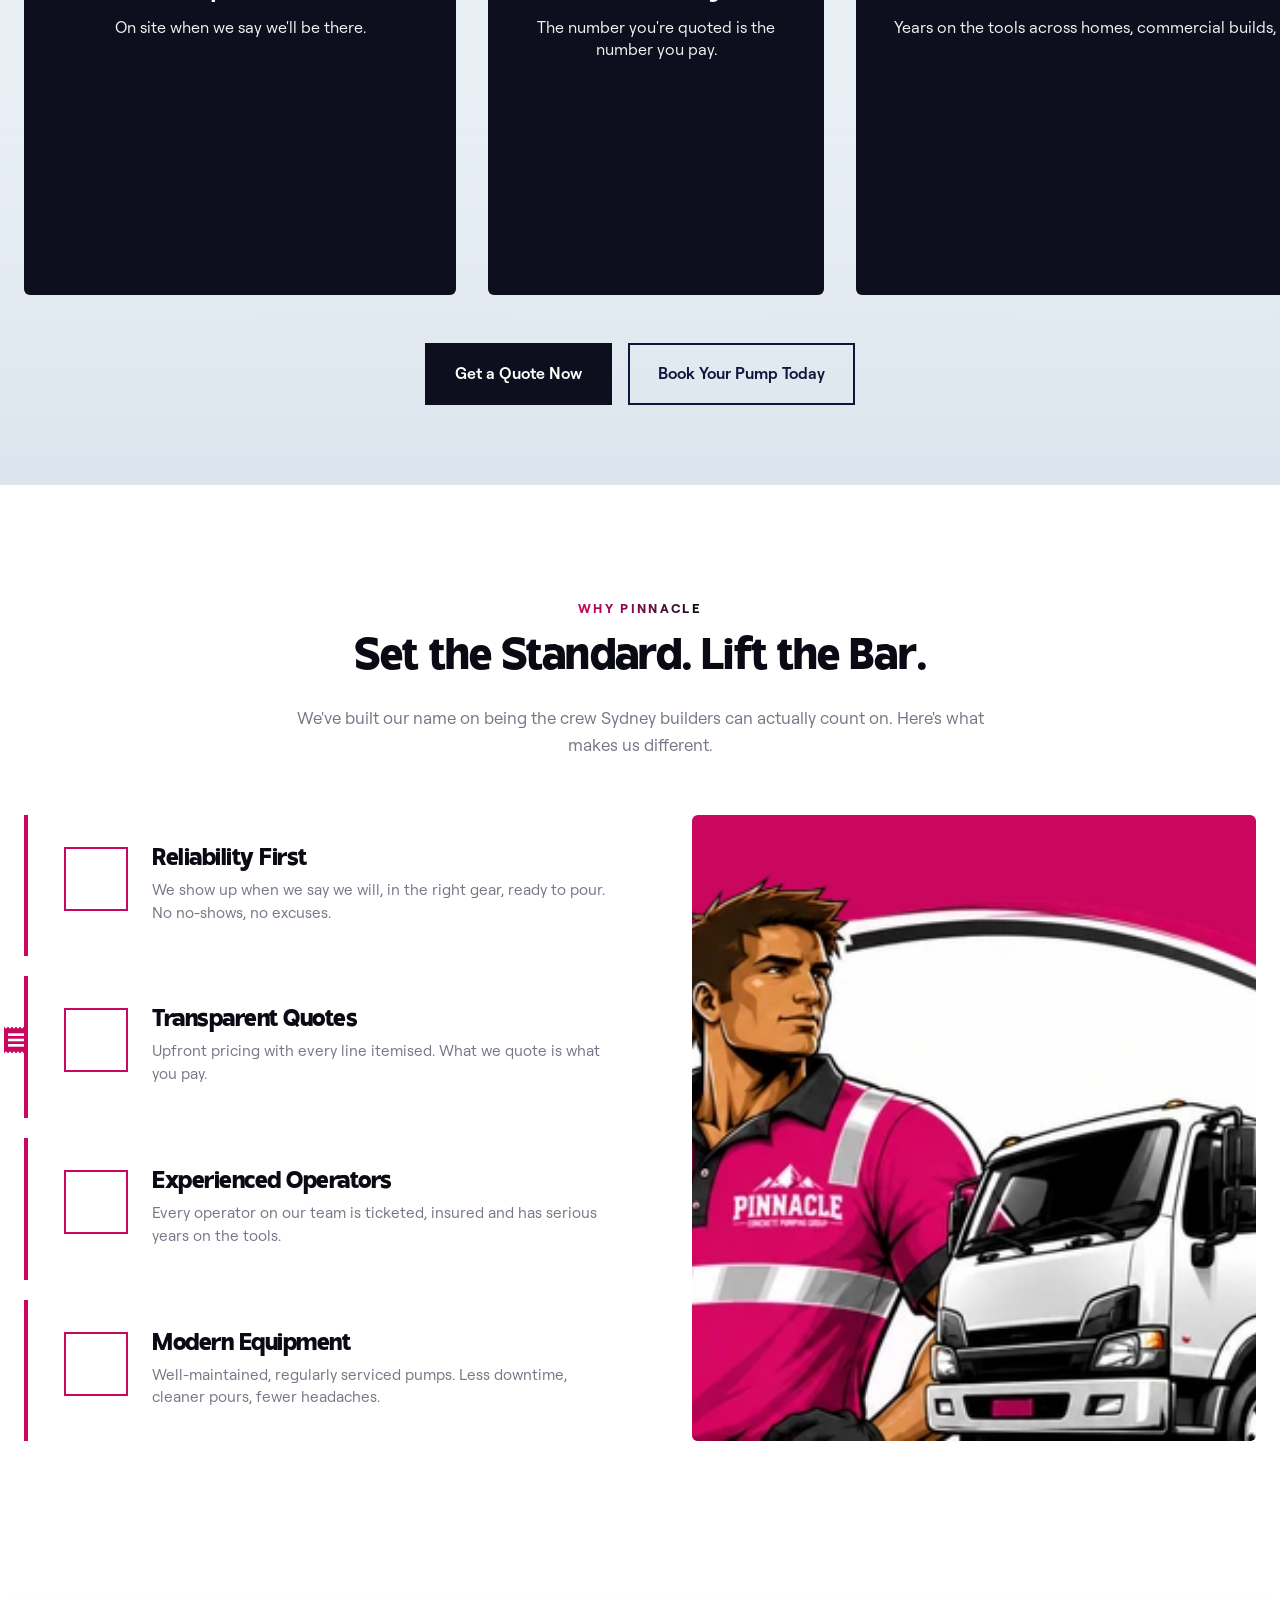
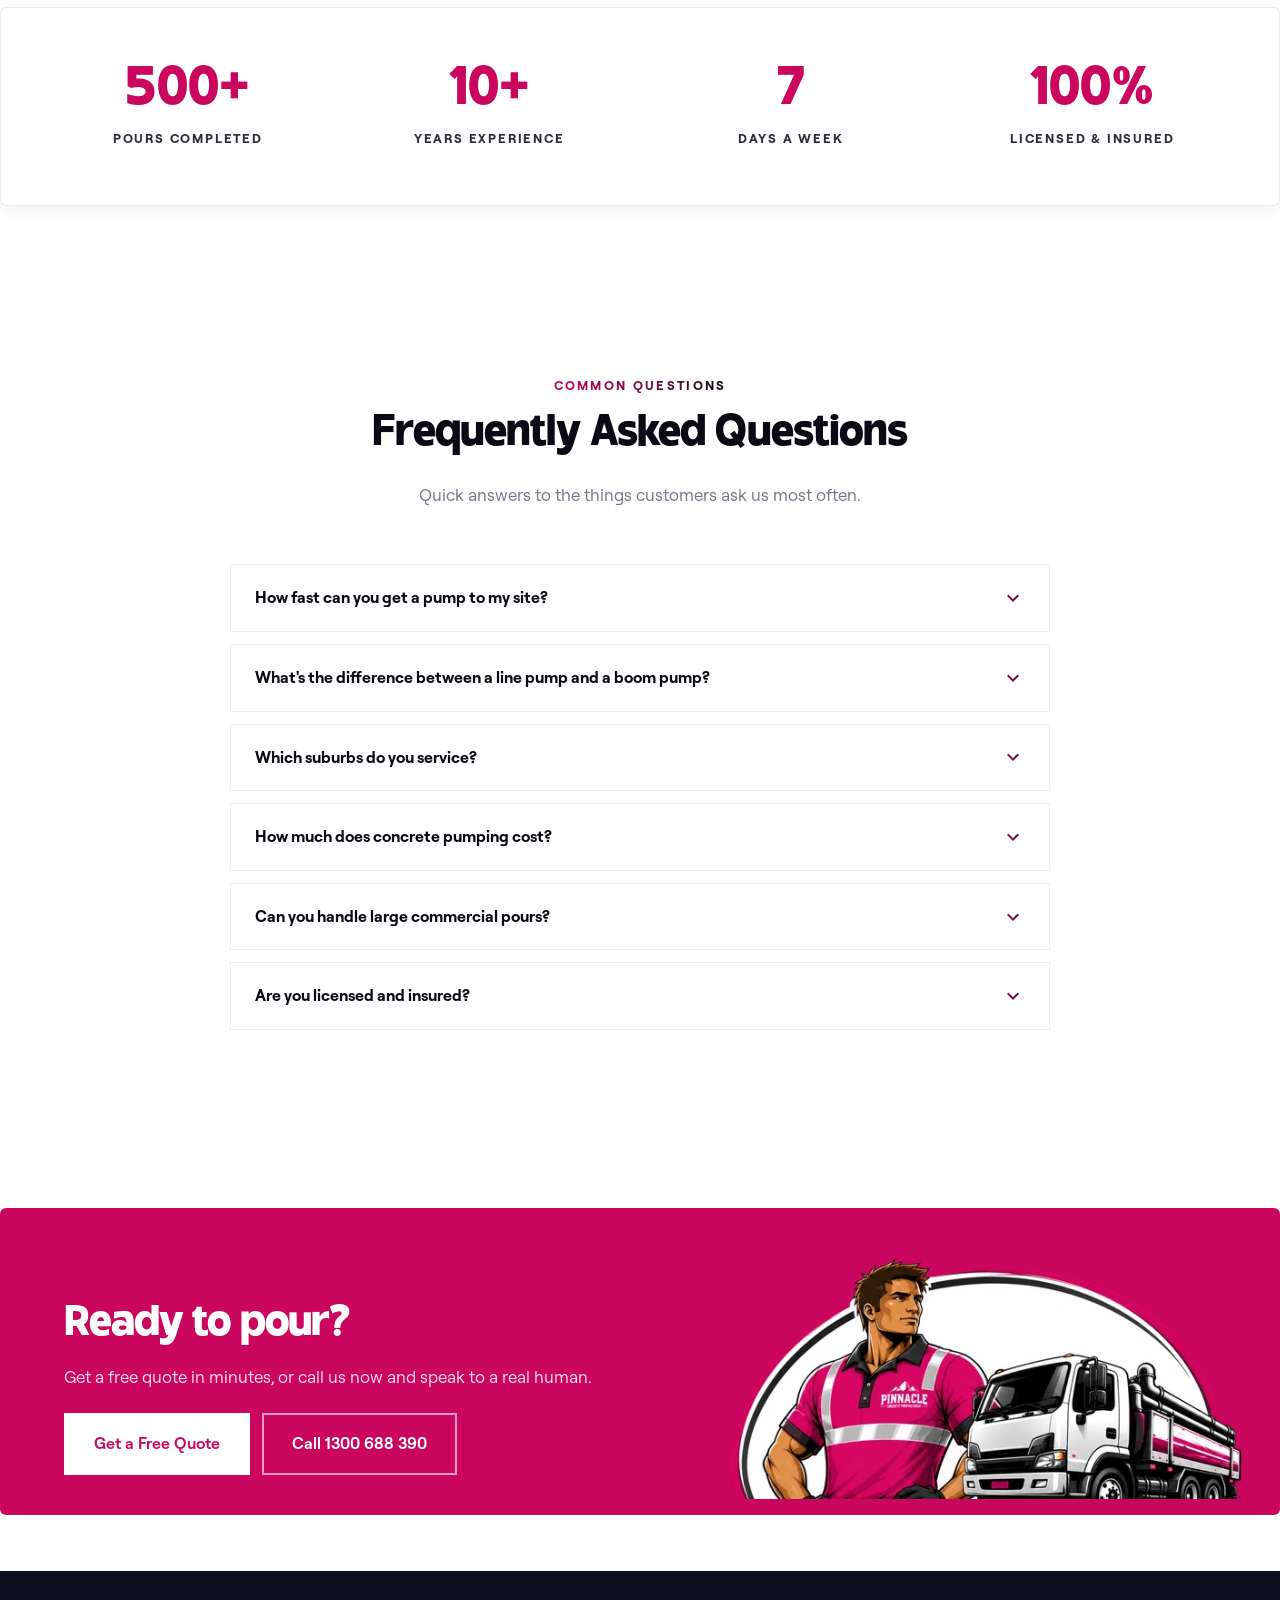
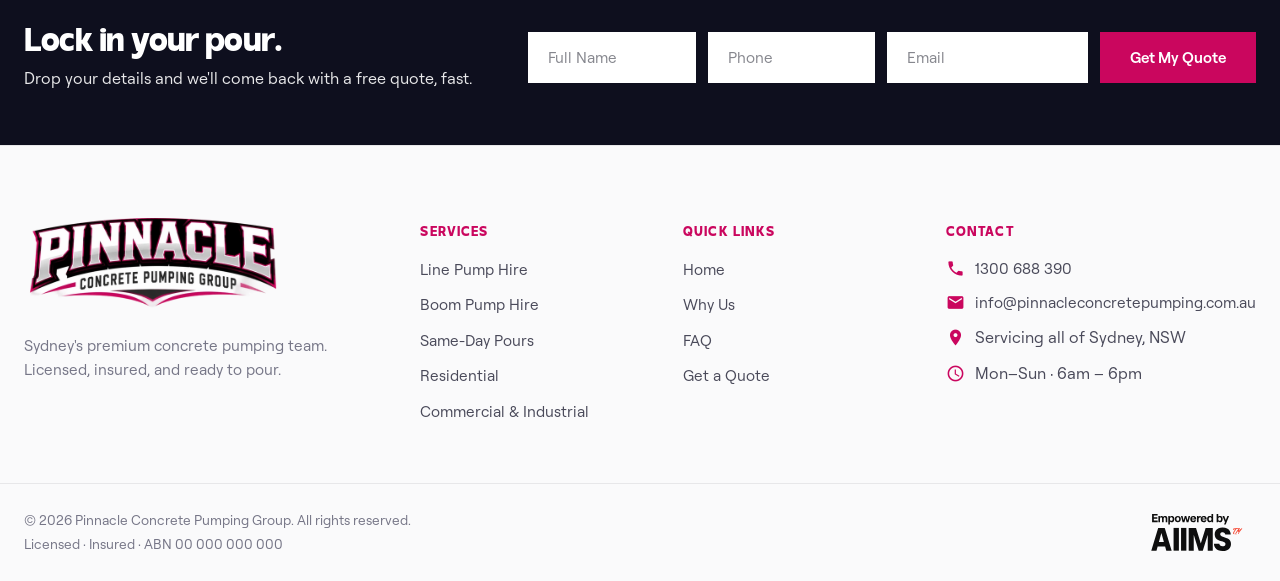
==== commit 084b7a9e: "Offer promo image: contain instead of cover so full image shows without crop" ====
--- a/index.html
+++ b/index.html
@@ -9,7 +9,7 @@
     <link rel="preconnect" href="https://fonts.gstatic.com" crossorigin>
     <link href="https://fonts.googleapis.com/css2?family=Inter:wght@400;500;600;700&family=Poppins:wght@600;700;800;900&display=swap" rel="stylesheet">
     <link href="https://fonts.googleapis.com/icon?family=Material+Icons" rel="stylesheet">
-    <link rel="stylesheet" href="css/styles.css?v=12">
+    <link rel="stylesheet" href="css/styles.css?v=13">
 </head>
 <body>
 
--- a/css/styles.css
+++ b/css/styles.css
@@ -85,7 +85,7 @@
     --radius-sm: 0;
     --radius: 0;
     --radius-lg: 0;
-    --container: 1650px;
+    --container: 1350px;
     --header-h: 76px;
     --font-body: 'Roobert', 'Inter', system-ui, -apple-system, Segoe UI, Roboto, sans-serif;
     --font-display: 'Invisible', 'Roobert', 'Poppins', system-ui, -apple-system, Segoe UI, Roboto, sans-serif;
@@ -936,17 +936,15 @@
 }
 .offer-promo {
     width: 100%;
-    height: 100%;
-    max-width: none;
-    object-fit: cover;
+    height: auto;
+    max-width: 100%;
+    object-fit: contain;
     display: block;
-    min-height: 0;
 }
 .offer-copy {
     display: flex;
     flex-direction: column;
     min-height: 0;
-    overflow: hidden;
 }
 .quote-form label {
     display: block;
@@ -1424,7 +1422,7 @@
     grid-template-columns: 1.1fr 1fr;
     gap: 48px;
     align-items: stretch;
-    max-width: 1450px;
+    max-width: 1350px;
     margin: 0 auto;
 }
 .why-grid {
@@ -1535,7 +1533,7 @@
     padding: 56px 48px;
     border-radius: 6px;
     overflow: hidden;
-    max-width: 1450px;
+    max-width: 1350px;
     margin: 0 auto;
 }
 .stat-num {
@@ -1611,7 +1609,7 @@
     background: #CA065E;
     border-radius: 6px;
     overflow: hidden;
-    max-width: 1450px;
+    max-width: 1350px;
     margin: 0 auto;
     display: grid;
     grid-template-columns: 1.2fr 1fr;
@@ -1846,7 +1844,7 @@
     .footer-grid { grid-template-columns: repeat(2, 1fr); }
 }
 
-@media (max-width: 1200px) {
+@media (max-width: 1350px) {
     .nav-status { display: none; }
     .nav-menu { gap: 2px; }
     .nav-menu a { padding: 10px 8px; font-size: 0.9rem; }
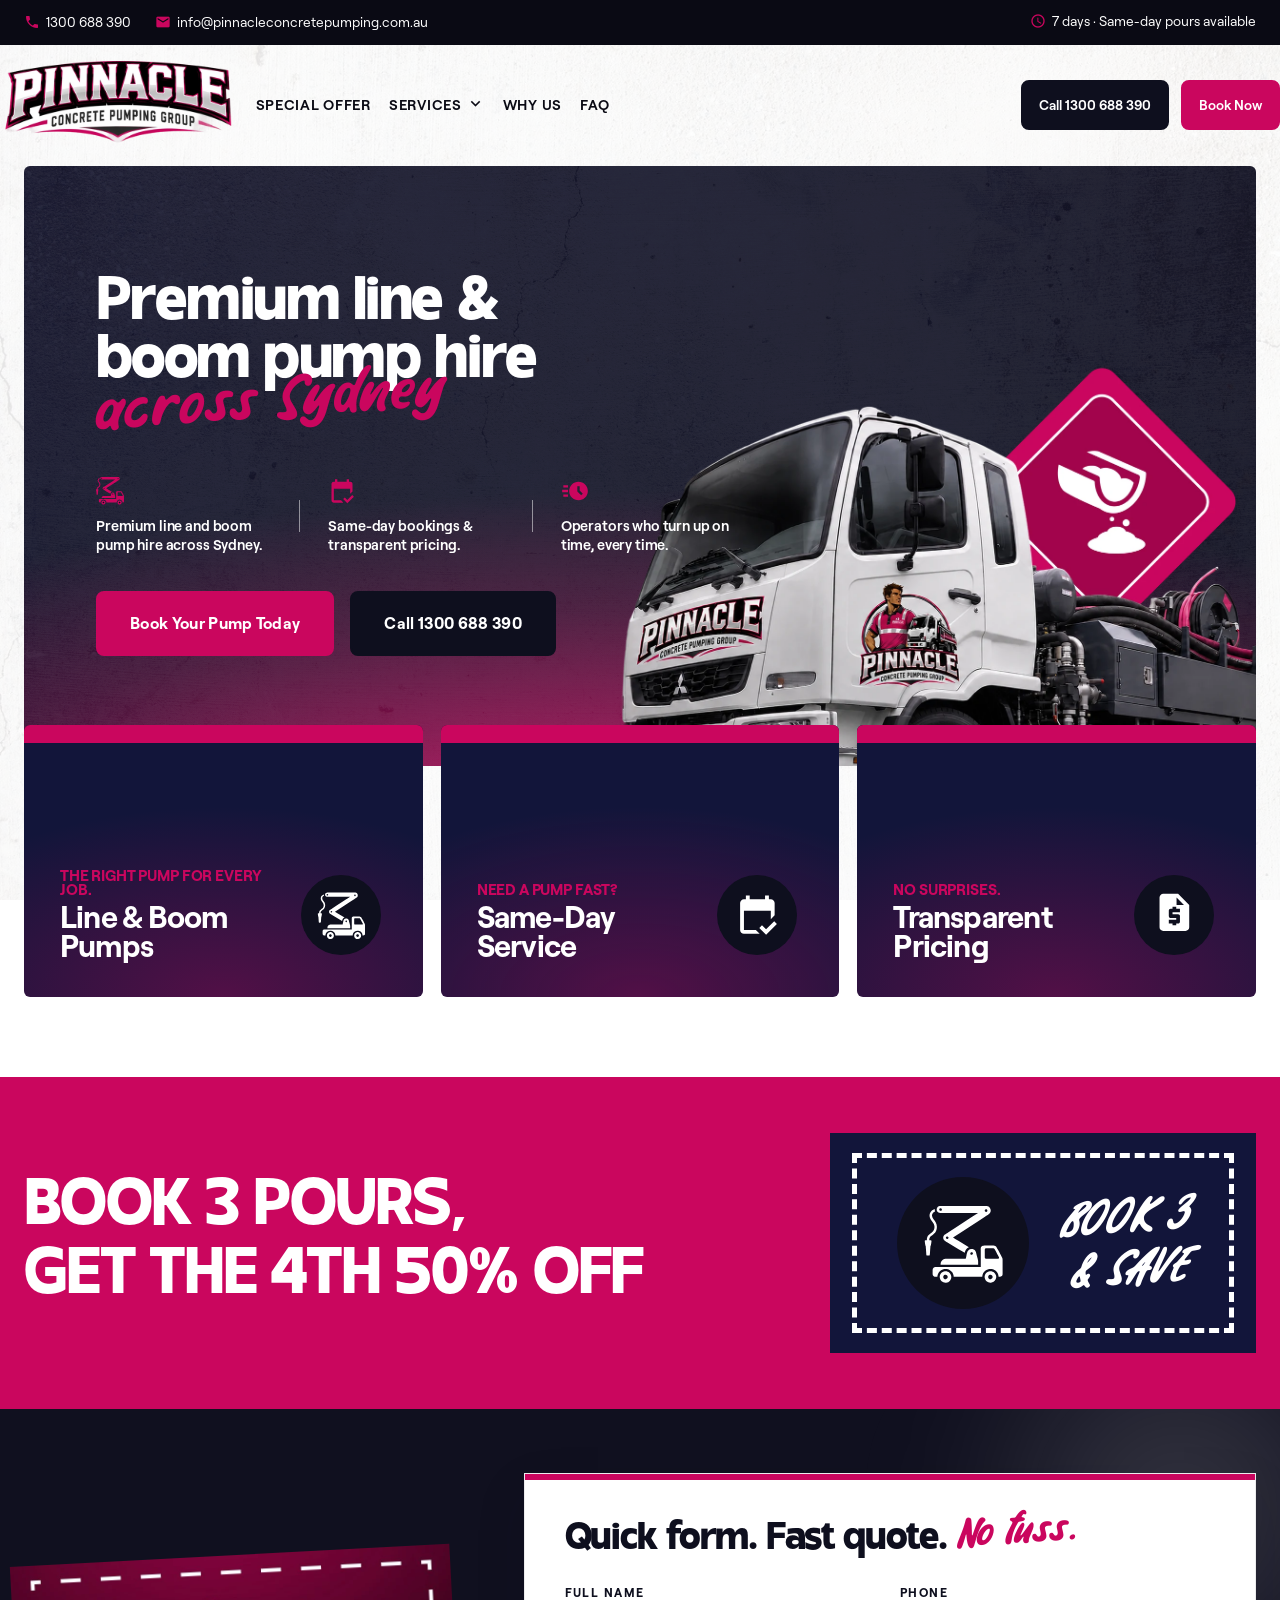
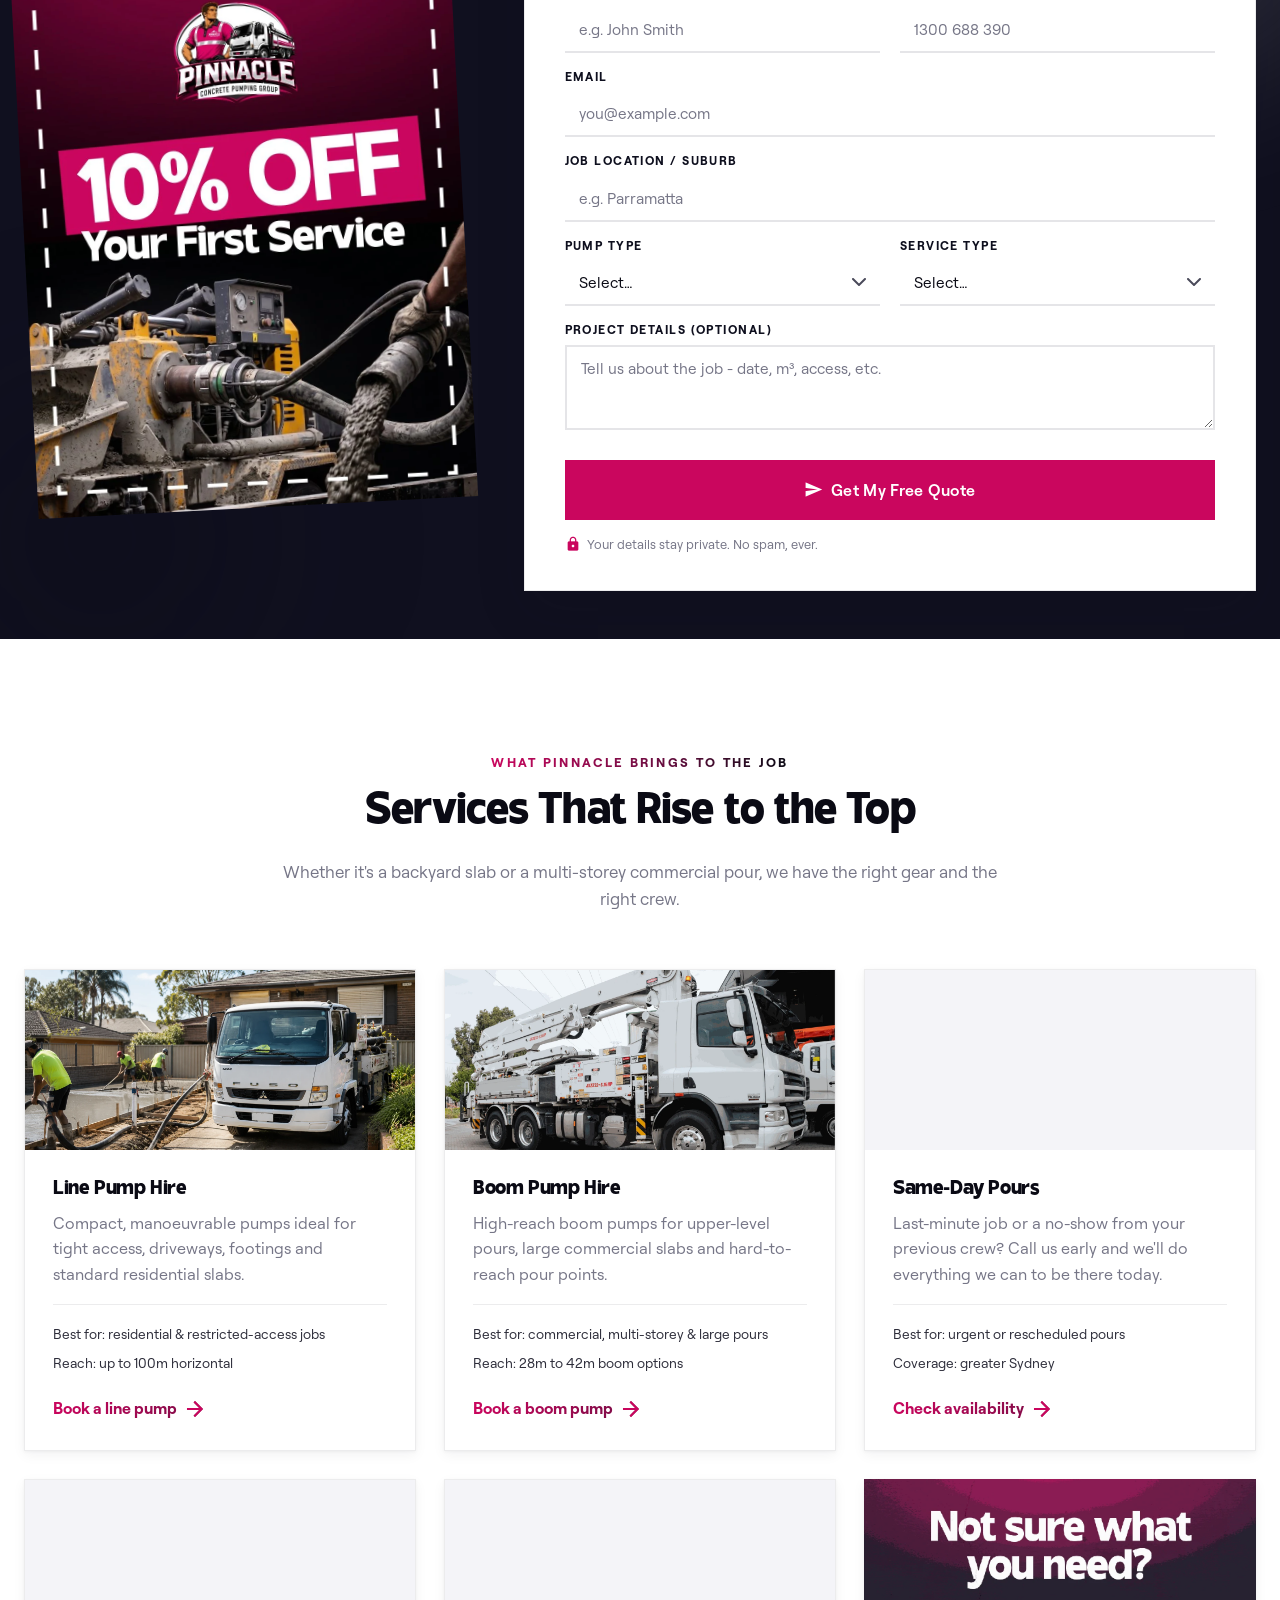
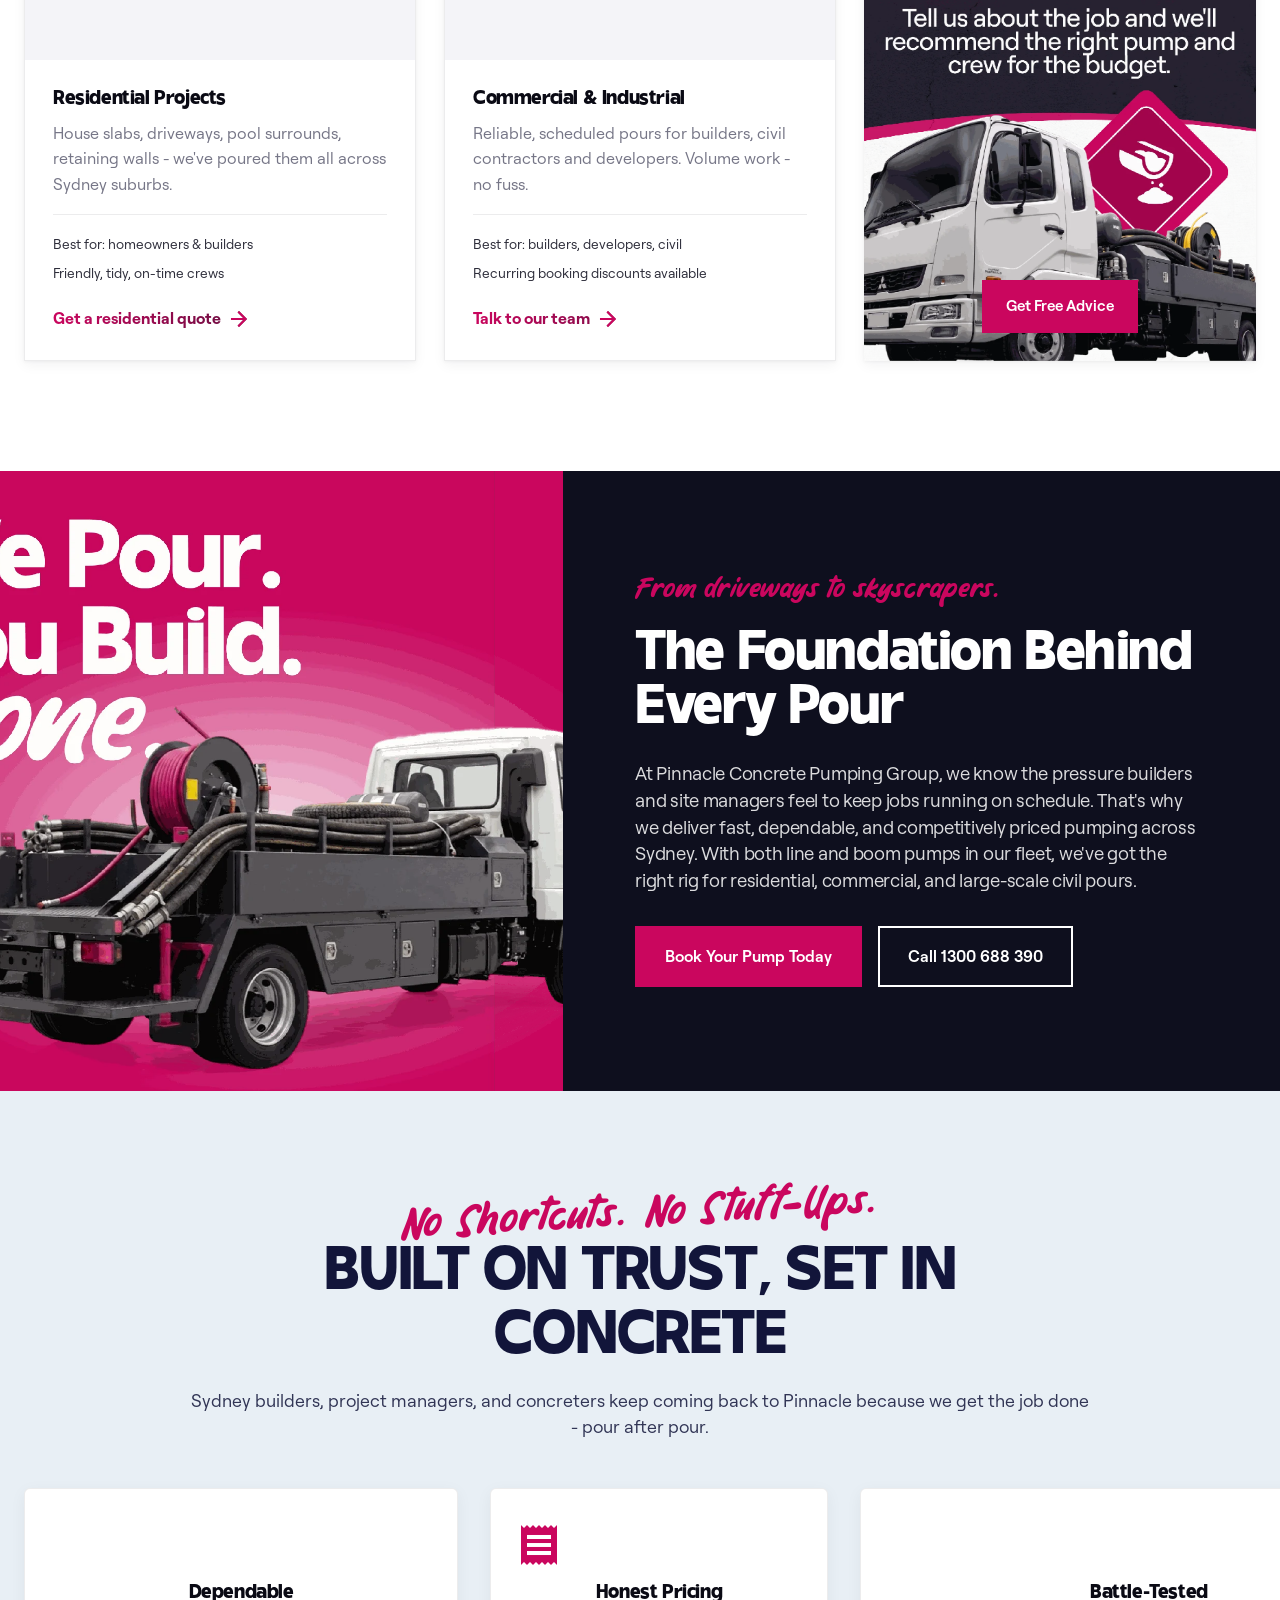
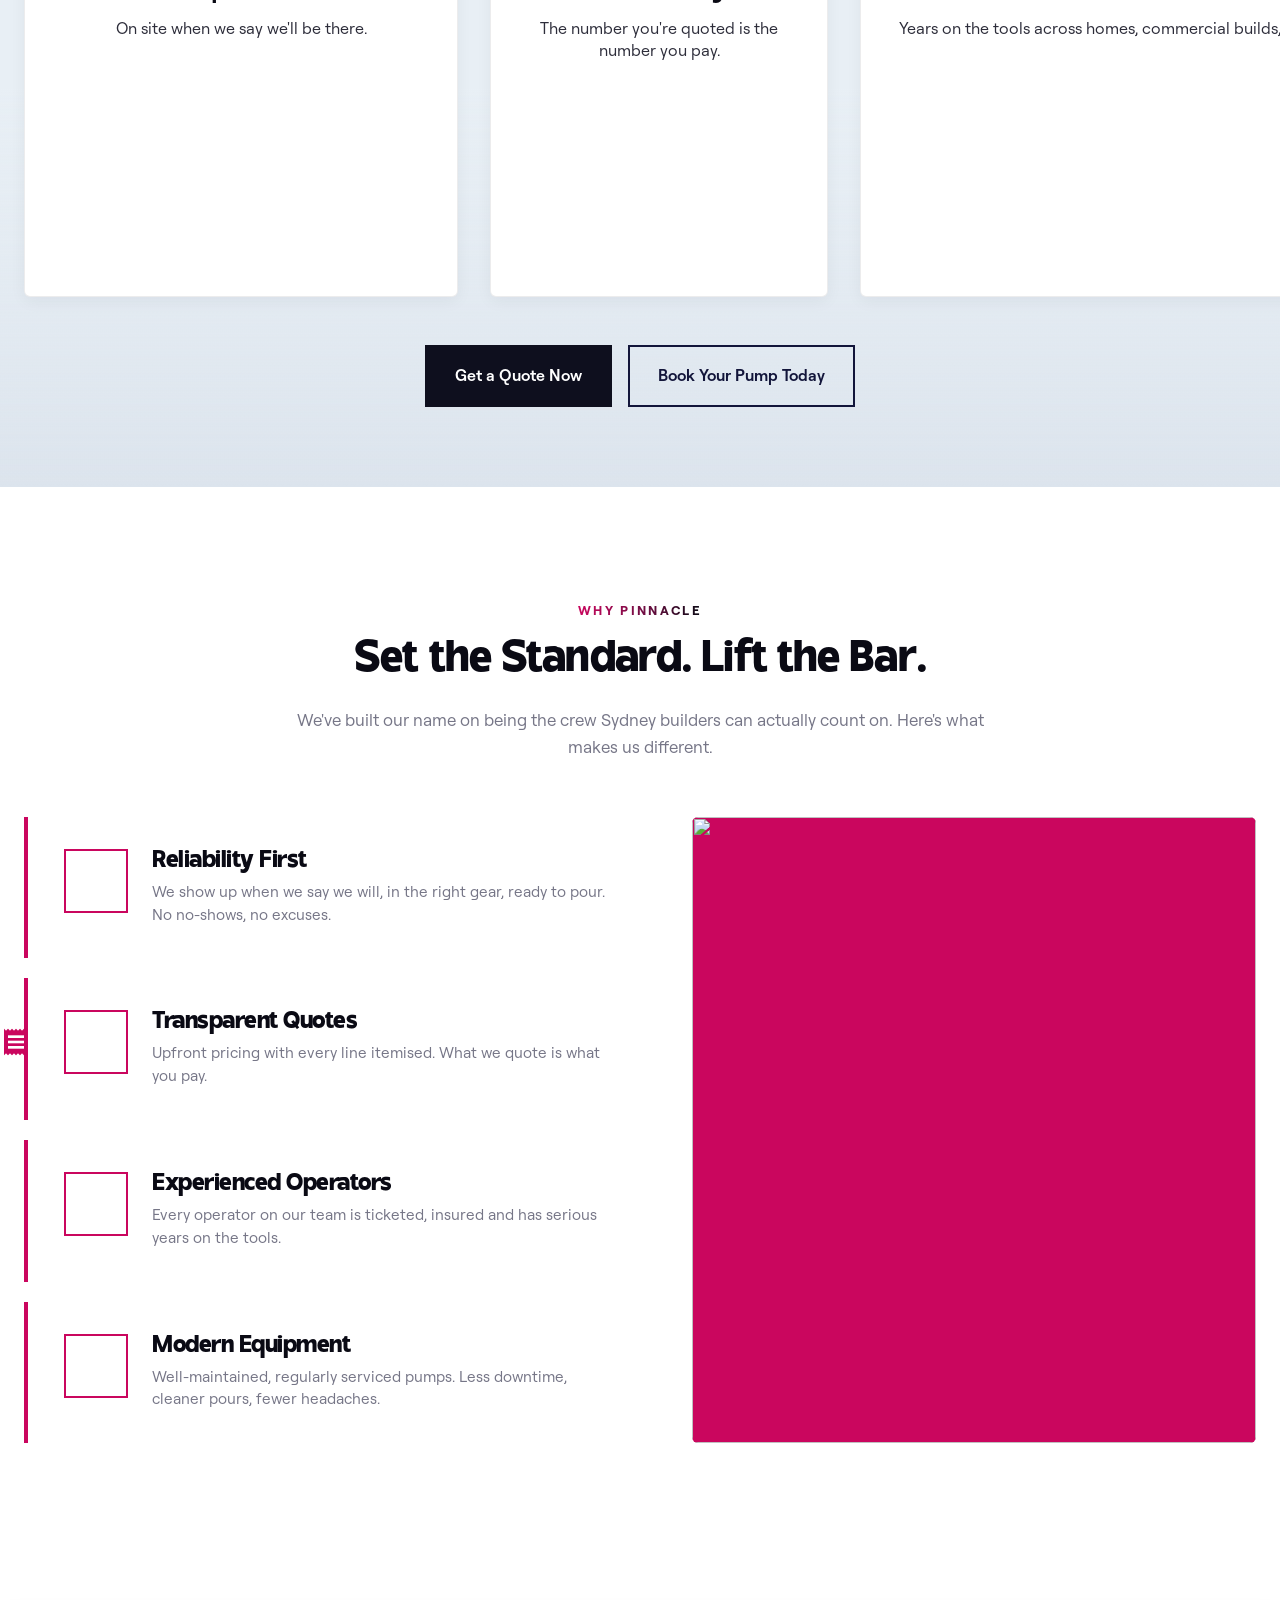
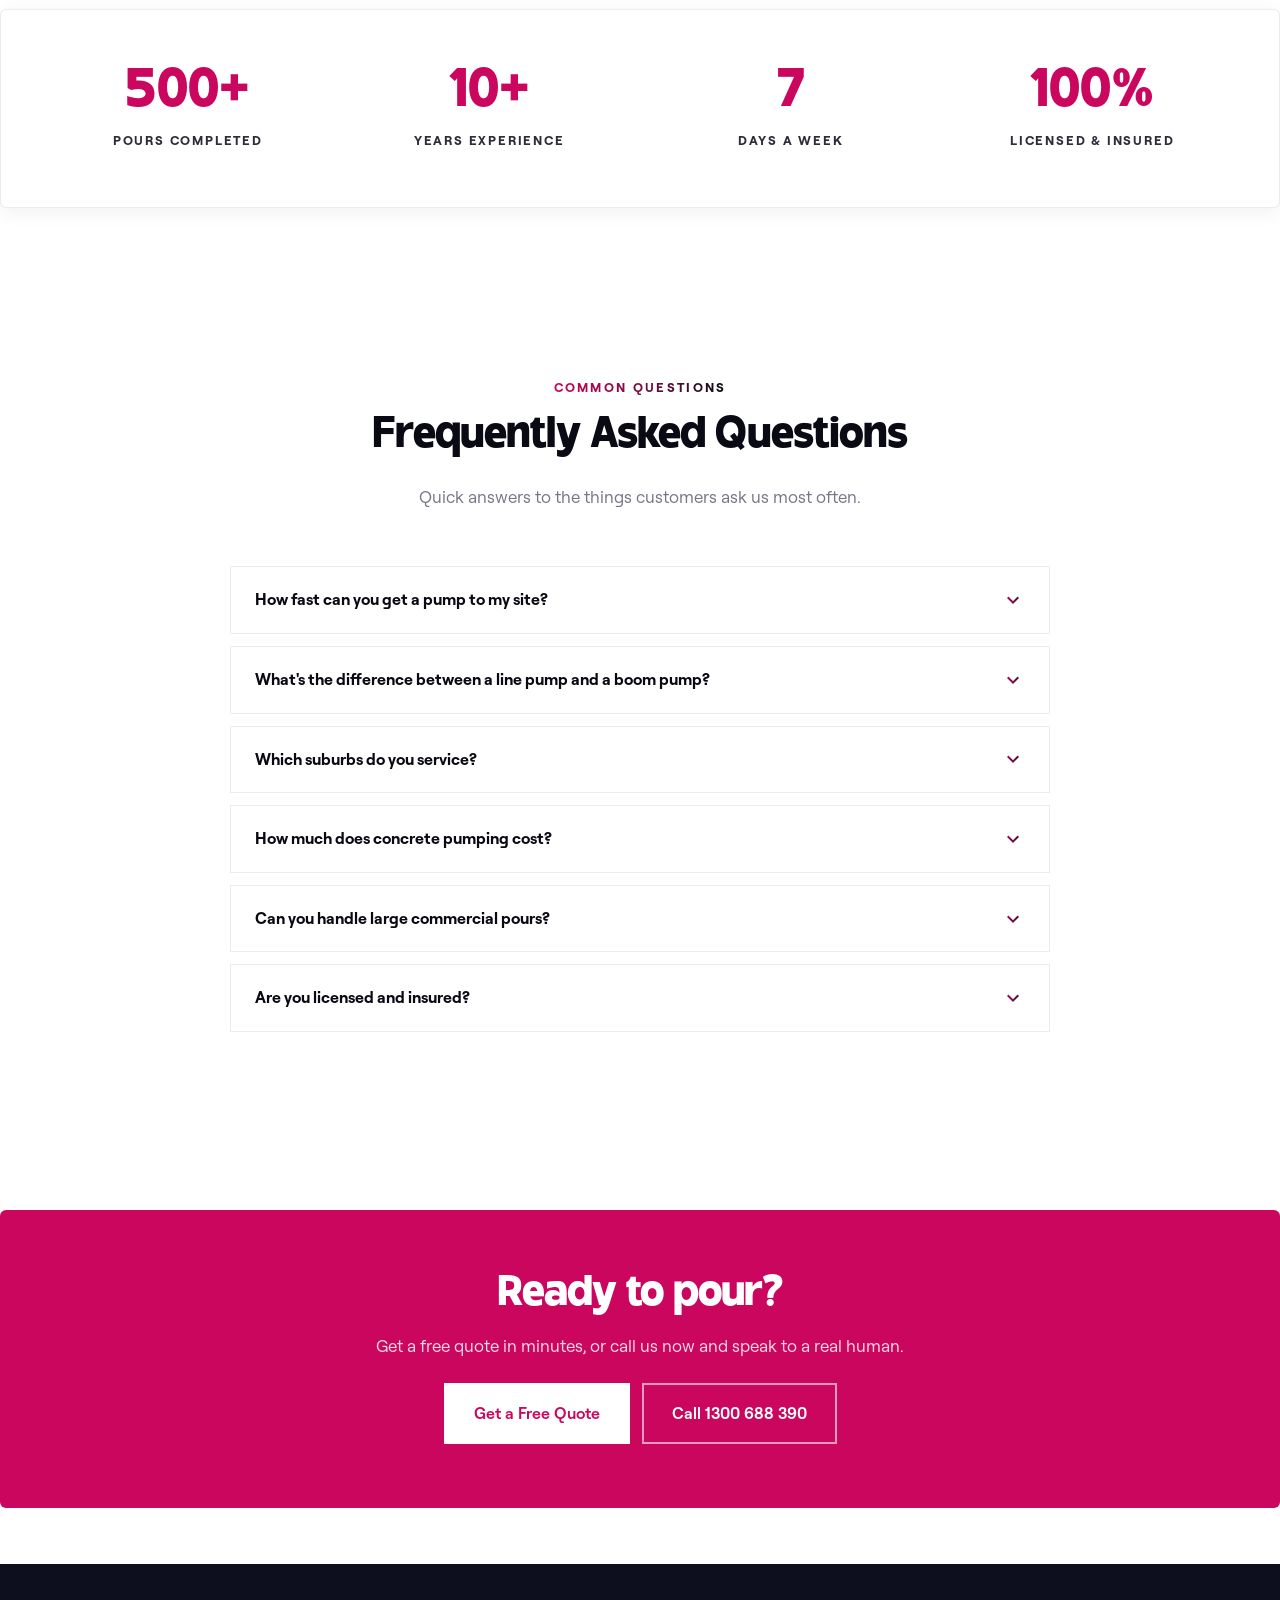
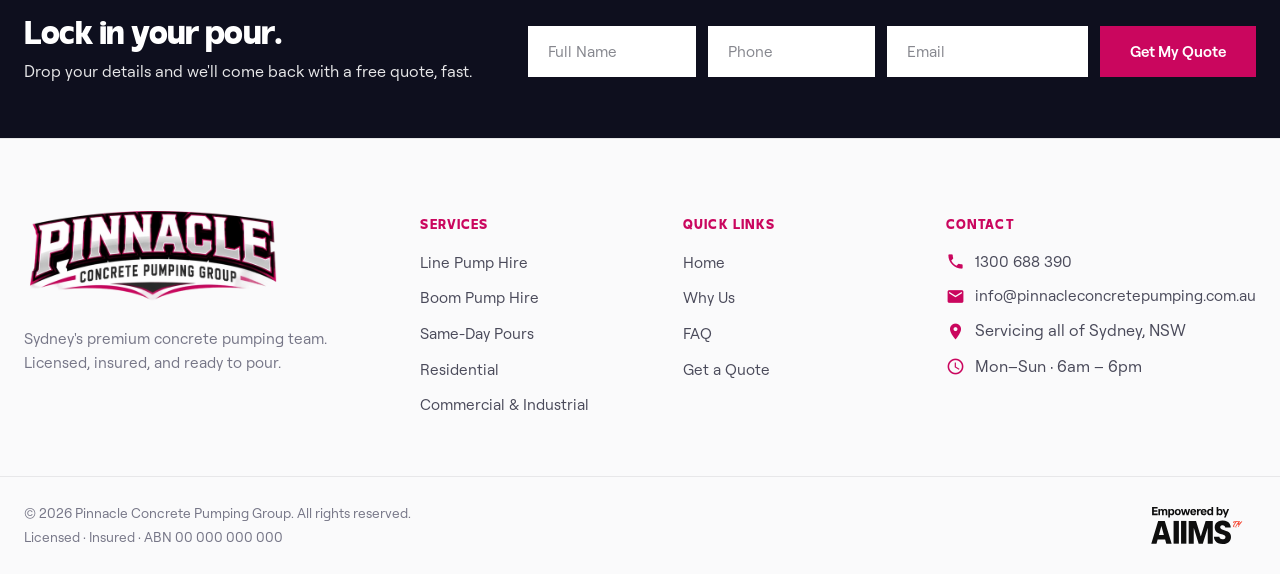
==== commit 5778fb30: "Align utility bar width with header (1600 expand / 1350 on scroll); update line-pump-hire service im" ====
--- a/index.html
+++ b/index.html
@@ -9,7 +9,7 @@
     <link rel="preconnect" href="https://fonts.gstatic.com" crossorigin>
     <link href="https://fonts.googleapis.com/css2?family=Inter:wght@400;500;600;700&family=Poppins:wght@600;700;800;900&display=swap" rel="stylesheet">
     <link href="https://fonts.googleapis.com/icon?family=Material+Icons" rel="stylesheet">
-    <link rel="stylesheet" href="css/styles.css?v=13">
+    <link rel="stylesheet" href="css/styles.css?v=18">
 </head>
 <body>
 
@@ -112,7 +112,7 @@
     <section class="hero" id="home">
         <div class="container">
             <div class="hero-card">
-                <img src="images/hero%20image.webp" alt="" class="hero-truck" />
+                <img src="images/hero%20image.webp?v=3" alt="" class="hero-truck" />
                 <div class="hero-card-content">
                     <h1 class="hero-headline">
                         <span>Premium line &amp;</span>
@@ -280,7 +280,7 @@
             </div>
             <div class="services-grid">
                 <article class="service-card">
-                    <div class="service-img" style="background-image:url('images/services/line%20pump%20hire.webp');">
+                    <div class="service-img" style="background-image:url('images/services/line%20pump%20hire.webp?v=2');">
                     </div>
                     <div class="service-body">
                         <h3>Line Pump Hire</h3>
@@ -345,7 +345,7 @@
                     </div>
                 </article>
                 <article class="service-card service-card-cta">
-                    <img src="images/not%20sure%20what%20you%20need.webp" alt="Not sure what you need?" class="service-cta-image" />
+                    <img src="images/not%20sure%20what%20you%20need.webp?v=2" alt="Not sure what you need?" class="service-cta-image" />
                     <a href="#quote" class="btn btn-primary service-cta-btn">Get Free Advice</a>
                 </article>
             </div>
@@ -356,7 +356,7 @@
     <section class="foundation">
         <div class="foundation-inner">
             <div class="foundation-visual">
-                <img src="images/the%20foundation%20of%20every%20pour.webp" alt="We pour. You build. Done." />
+                <img src="images/the%20foundation%20of%20every%20pour.webp?v=2" alt="We pour. You build. Done." />
             </div>
             <div class="foundation-content">
                 <p class="foundation-script">From driveways to skyscrapers.</p>
@@ -447,7 +447,7 @@
                     </div>
                 </div>
                 <div class="why-image" aria-hidden="true">
-                    <img src="images/logo%20without%20wordmark.webp" alt="" />
+                    <img src="images/we%20show%20up.webp" alt="" />
                 </div>
             </div>
         </div>
@@ -534,9 +534,6 @@
                     <a href="#quote" class="btn btn-light btn-lg">Get a Free Quote</a>
                     <a href="tel:1300688390" class="btn btn-outline-light btn-lg">Call 1300 688 390</a>
                 </div>
-            </div>
-            <div class="cta-visual" aria-hidden="true">
-                <img src="images/logo%20without%20wordmark.webp" alt="" />
             </div>
         </div>
     </section>
@@ -624,6 +621,6 @@
         </a>
     </nav>
 
-    <script src="js/main.js?v=2"></script>
+    <script src="js/main.js?v=3"></script>
 </body>
 </html>
--- a/css/styles.css
+++ b/css/styles.css
@@ -144,6 +144,19 @@
     max-width: var(--container);
     margin: 0 auto;
     padding: 0 24px;
+}
+
+/* Utility bar + header + hero share width — expand at top, shrink on scroll */
+.utility-bar .container.utility-inner,
+.site-header .container.nav-inner,
+.hero > .container {
+    max-width: 1600px;
+    transition: max-width .35s cubic-bezier(.4, 0, .2, 1);
+}
+body.scrolled .utility-bar .container.utility-inner,
+body.scrolled .site-header .container.nav-inner,
+body.scrolled .hero > .container {
+    max-width: var(--container);
 }
 
 /* Gradient text accent */
@@ -594,7 +607,7 @@
     right: -60px;
     bottom: 0;
     top: auto;
-    transform: translateX(10%);
+    transform: translate(10%, 20%);
     width: 69.6%;
     max-width: 1080px;
     height: auto;
@@ -789,9 +802,9 @@
 }
 .cta-badge-text {
     color: #fff;
-    font-family: 'Invisible', var(--font-display);
-    font-weight: 800;
-    font-size: 2.6rem;
+    font-family: 'Kindamana', cursive;
+    font-weight: 400;
+    font-size: 3.4rem;
     line-height: 0.95;
     letter-spacing: -0.02em;
     text-transform: uppercase;
@@ -807,7 +820,7 @@
     .cta-banner-headline { font-size: clamp(2rem, 8vw, 3.6rem); }
     .cta-banner-badge { width: 100%; max-width: 426px; height: 180px; }
     .cta-badge-icon { width: 100px; height: 100px; }
-    .cta-badge-text { font-size: 2rem; }
+    .cta-badge-text { font-size: 2.6rem; }
 }
 
 /* ---------- Offer / Quote form (DARK CONTRAST) ---------- */
@@ -844,10 +857,11 @@
     display: grid;
     grid-template-columns: 0.75fr 1.25fr;
     gap: 60px;
-    align-items: stretch;
+    align-items: center;
     position: relative;
     z-index: 1;
 }
+.offer-copy { transform: rotate(-3deg); transform-origin: center; }
 .offer-copy h2 { color: #fff; }
 .offer-copy h2 .accent {
     background: linear-gradient(180deg, #FFFFFF 0%, #FFE4F2 100%);
@@ -1364,8 +1378,10 @@
     text-align: center;
     gap: 12px;
     padding: 32px 24px;
-    background: #0E0F1E;
-    color: #fff;
+    background: #FFFFFF;
+    color: var(--ink);
+    border: 1px solid var(--line);
+    box-shadow: 0 4px 16px rgba(15, 15, 30, 0.05);
     border-radius: 6px;
 }
 .trust-item .material-icons {
@@ -1376,16 +1392,15 @@
     font-family: var(--font-display);
     font-weight: 800;
     font-size: 1.25rem;
-    color: #fff;
+    color: var(--ink);
     margin: 0;
     line-height: 1.2;
 }
 .trust-item p {
     font-size: 1rem;
-    color: #fff;
+    color: var(--ink-2);
     margin: 0;
     line-height: 1.4;
-    opacity: 0.95;
 }
 .trust-ctas {
     display: flex;
@@ -1611,19 +1626,22 @@
     overflow: hidden;
     max-width: 1350px;
     margin: 0 auto;
-    display: grid;
-    grid-template-columns: 1.2fr 1fr;
-    align-items: center;
-    gap: 32px;
-    padding: 56px 56px 0 64px;
+    display: flex;
+    flex-direction: column;
+    align-items: center;
+    text-align: center;
+    gap: 18px;
+    padding: 64px 48px;
     position: relative;
     z-index: 1;
 }
 .cta-content {
     display: flex;
     flex-direction: column;
+    align-items: center;
+    text-align: center;
     gap: 18px;
-    max-width: 560px;
+    max-width: 720px;
 }
 .cta-content h2 {
     color: #fff;
@@ -1646,27 +1664,8 @@
     flex-wrap: wrap;
     margin-top: 6px;
 }
-.cta-visual {
-    position: relative;
-    height: 100%;
-    min-height: 240px;
-    display: flex;
-    align-items: flex-end;
-    justify-content: center;
-    align-self: stretch;
-    margin: -16px -32px 0 0;
-}
-.cta-visual img {
-    width: 110%;
-    height: auto;
-    max-height: none;
-    object-fit: contain;
-    object-position: right bottom;
-    display: block;
-}
 @media (max-width: 900px) {
-    .cta-strip .cta-inner { grid-template-columns: 1fr; padding: 40px 32px; }
-    .cta-visual { display: none; }
+    .cta-strip .cta-inner { padding: 40px 28px; }
 }
 
 /* ---------- Mini horizontal contact form ---------- */
@@ -2163,7 +2162,6 @@
     .quote-form { padding: 24px; }
 
     .footer-grid { grid-template-columns: 1fr; gap: 32px; }
-    .cta-inner { flex-direction: column; align-items: flex-start; }
     .cta-strip .cta-inner { max-width: calc(100% - 32px); }
 }
 
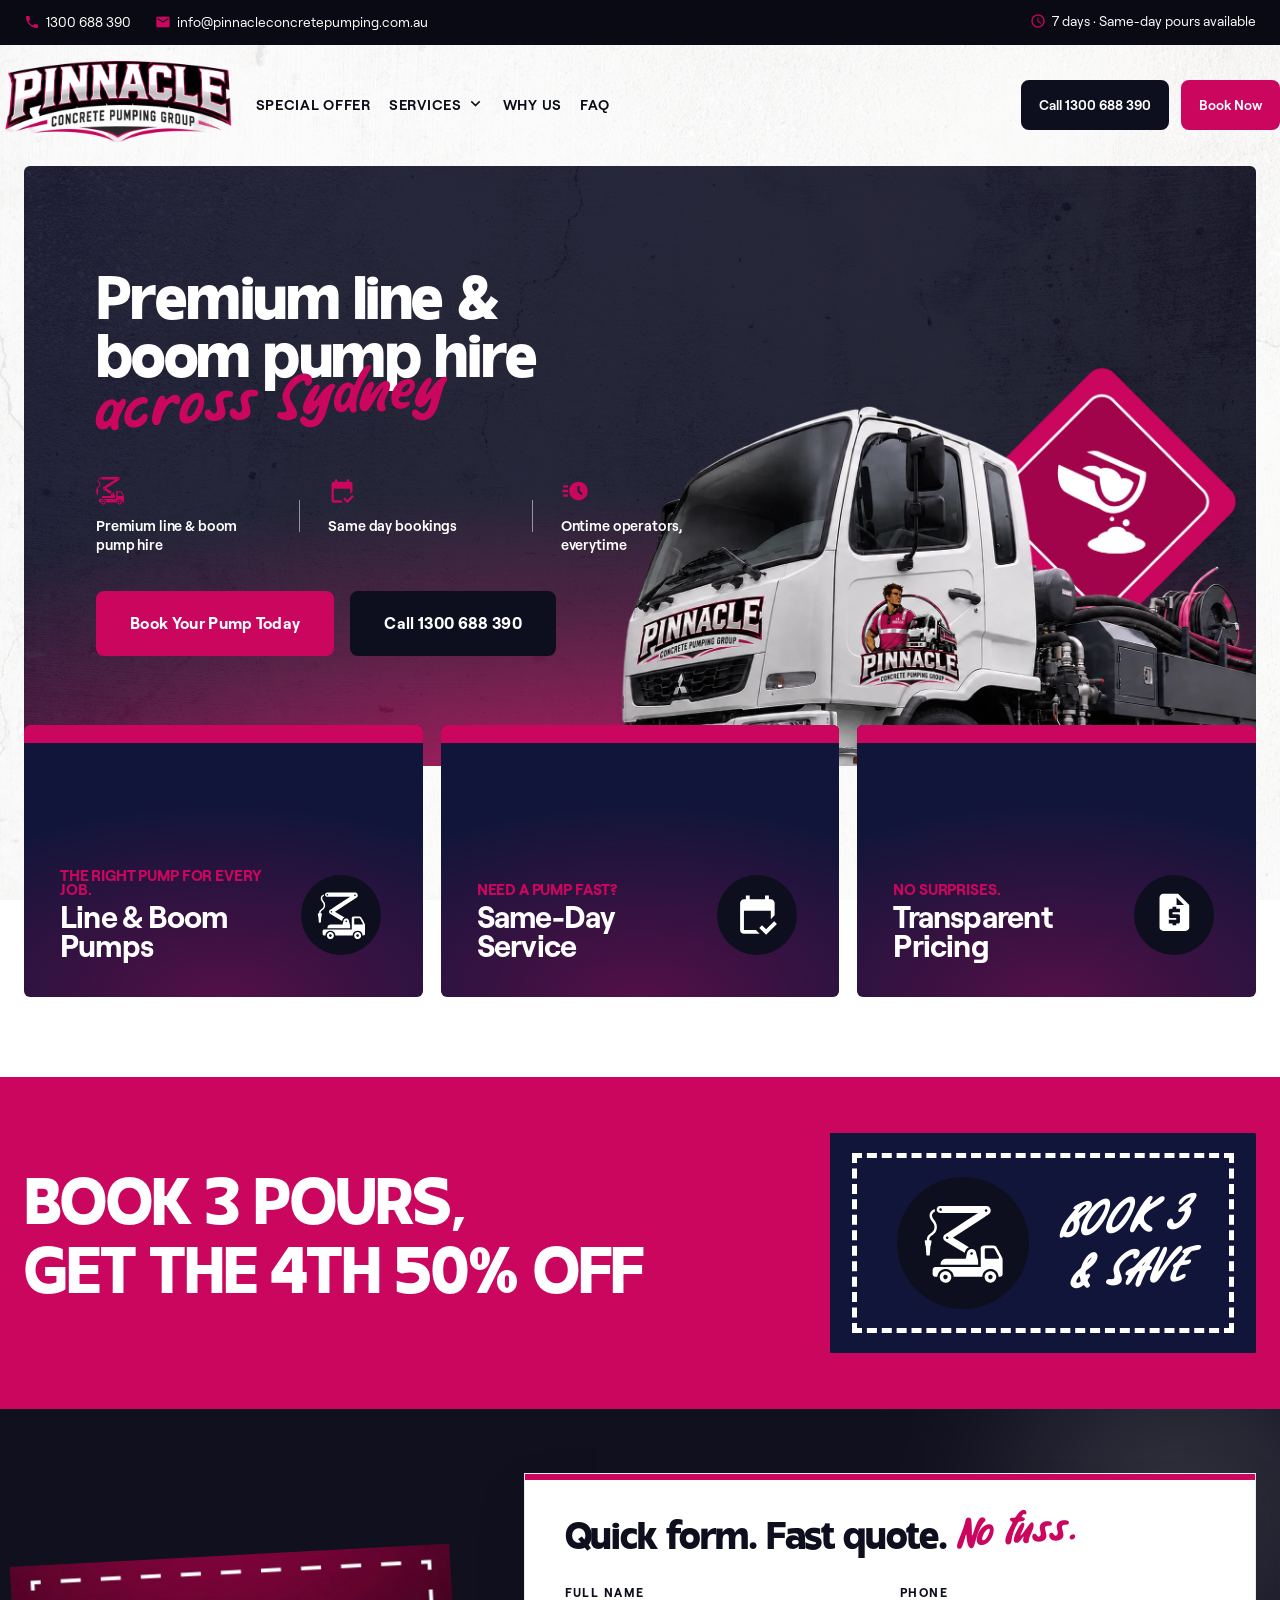
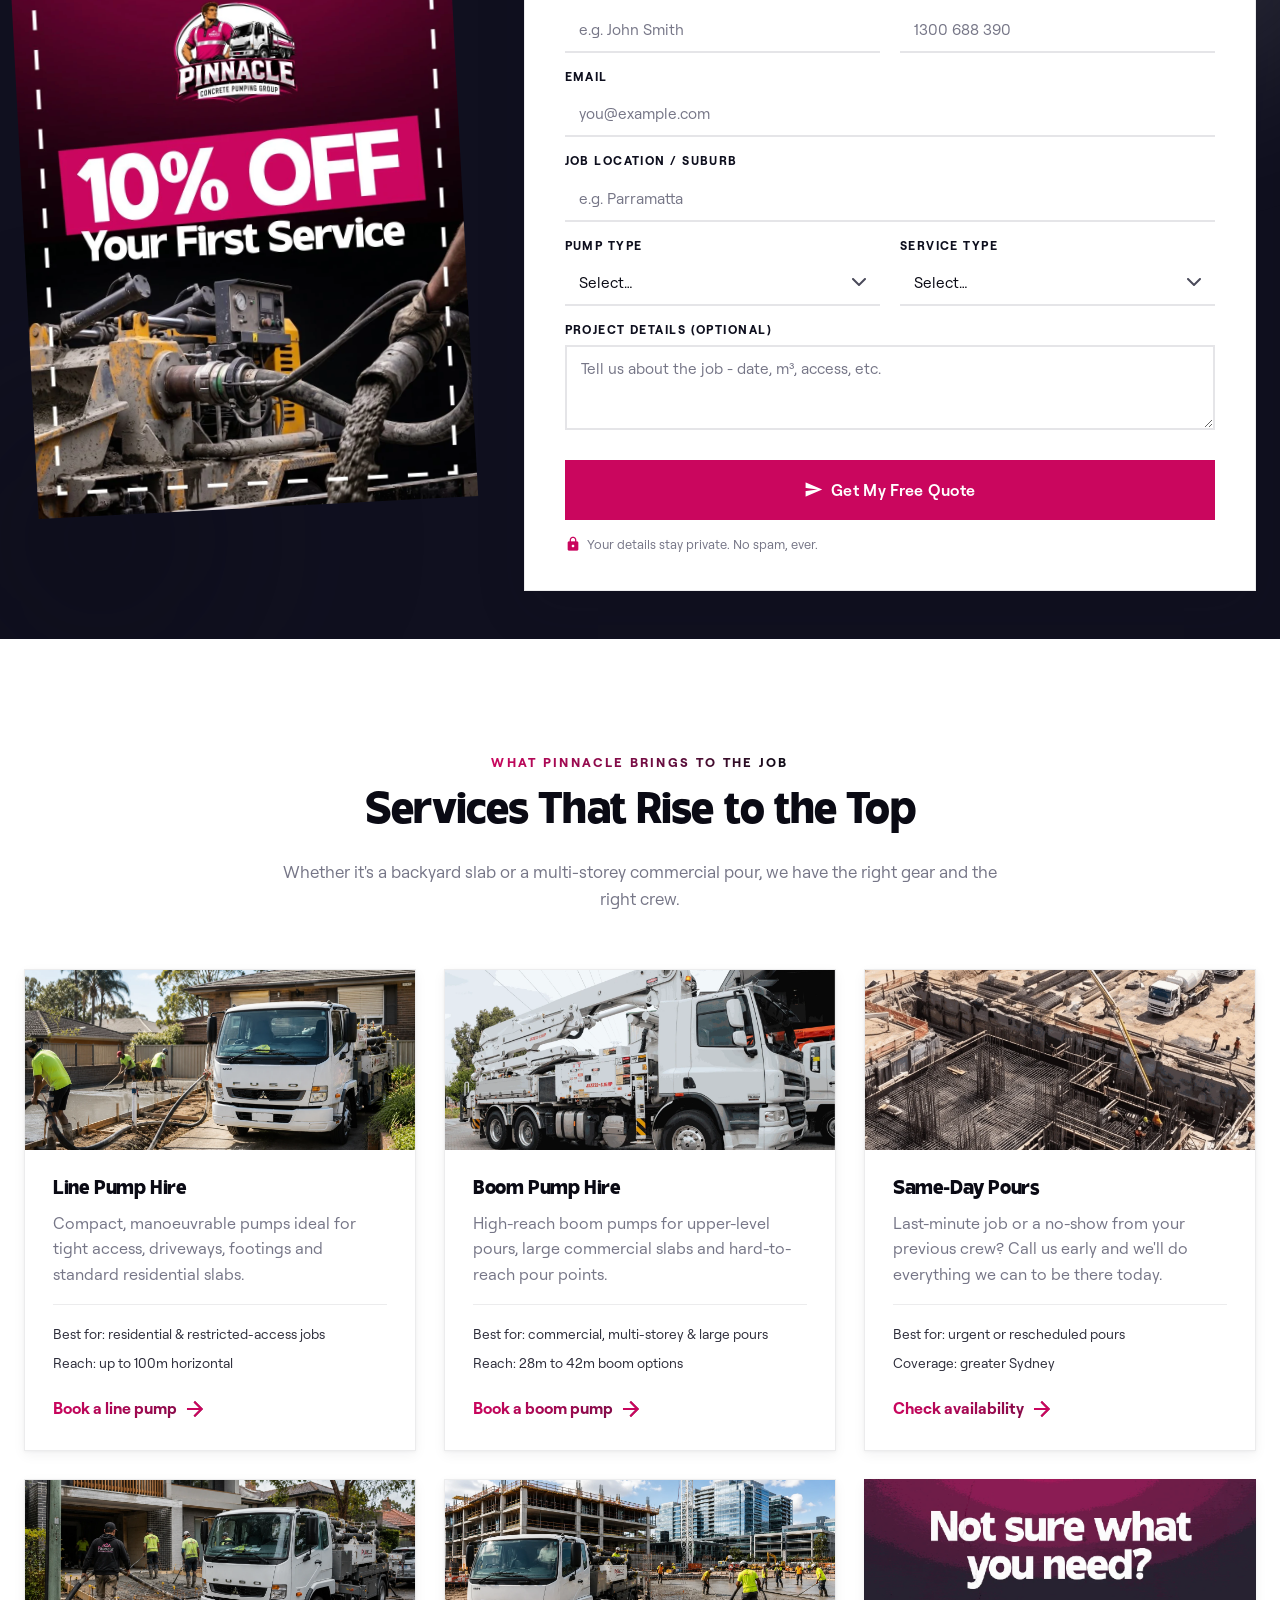
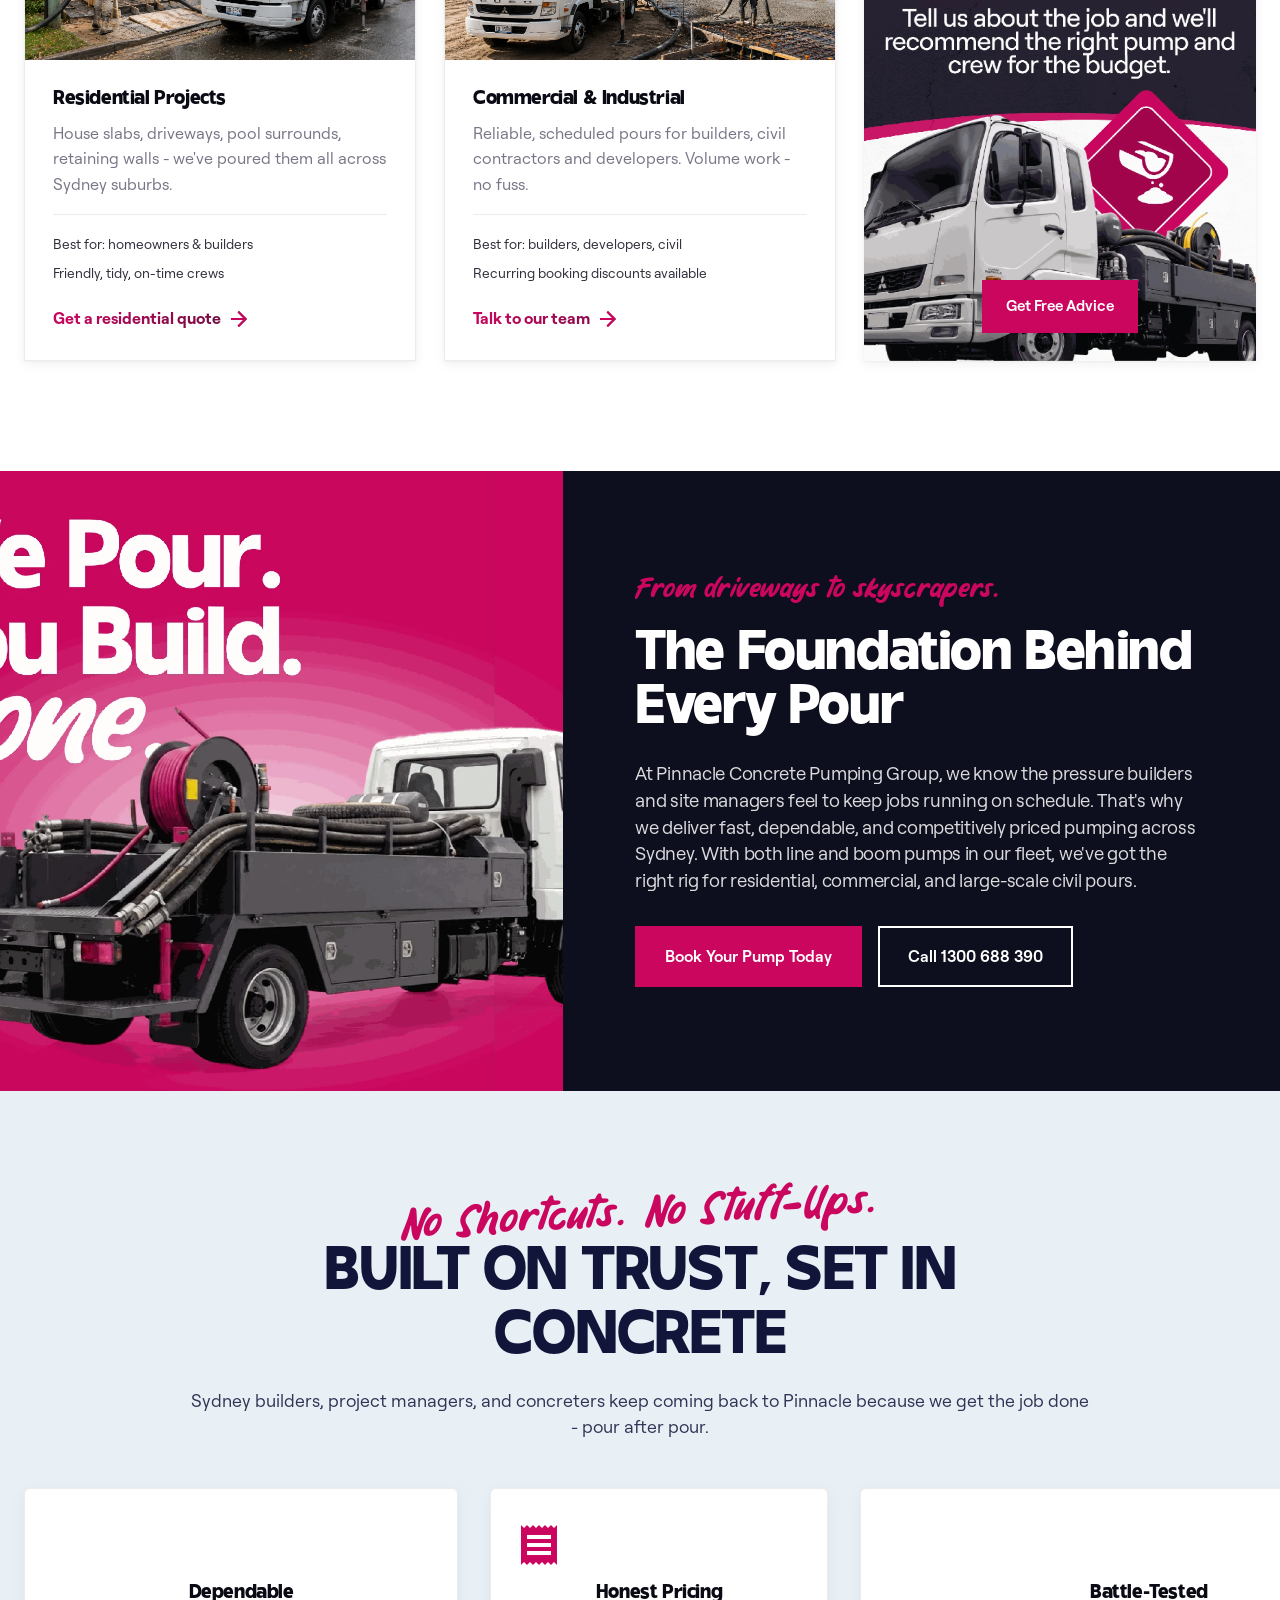
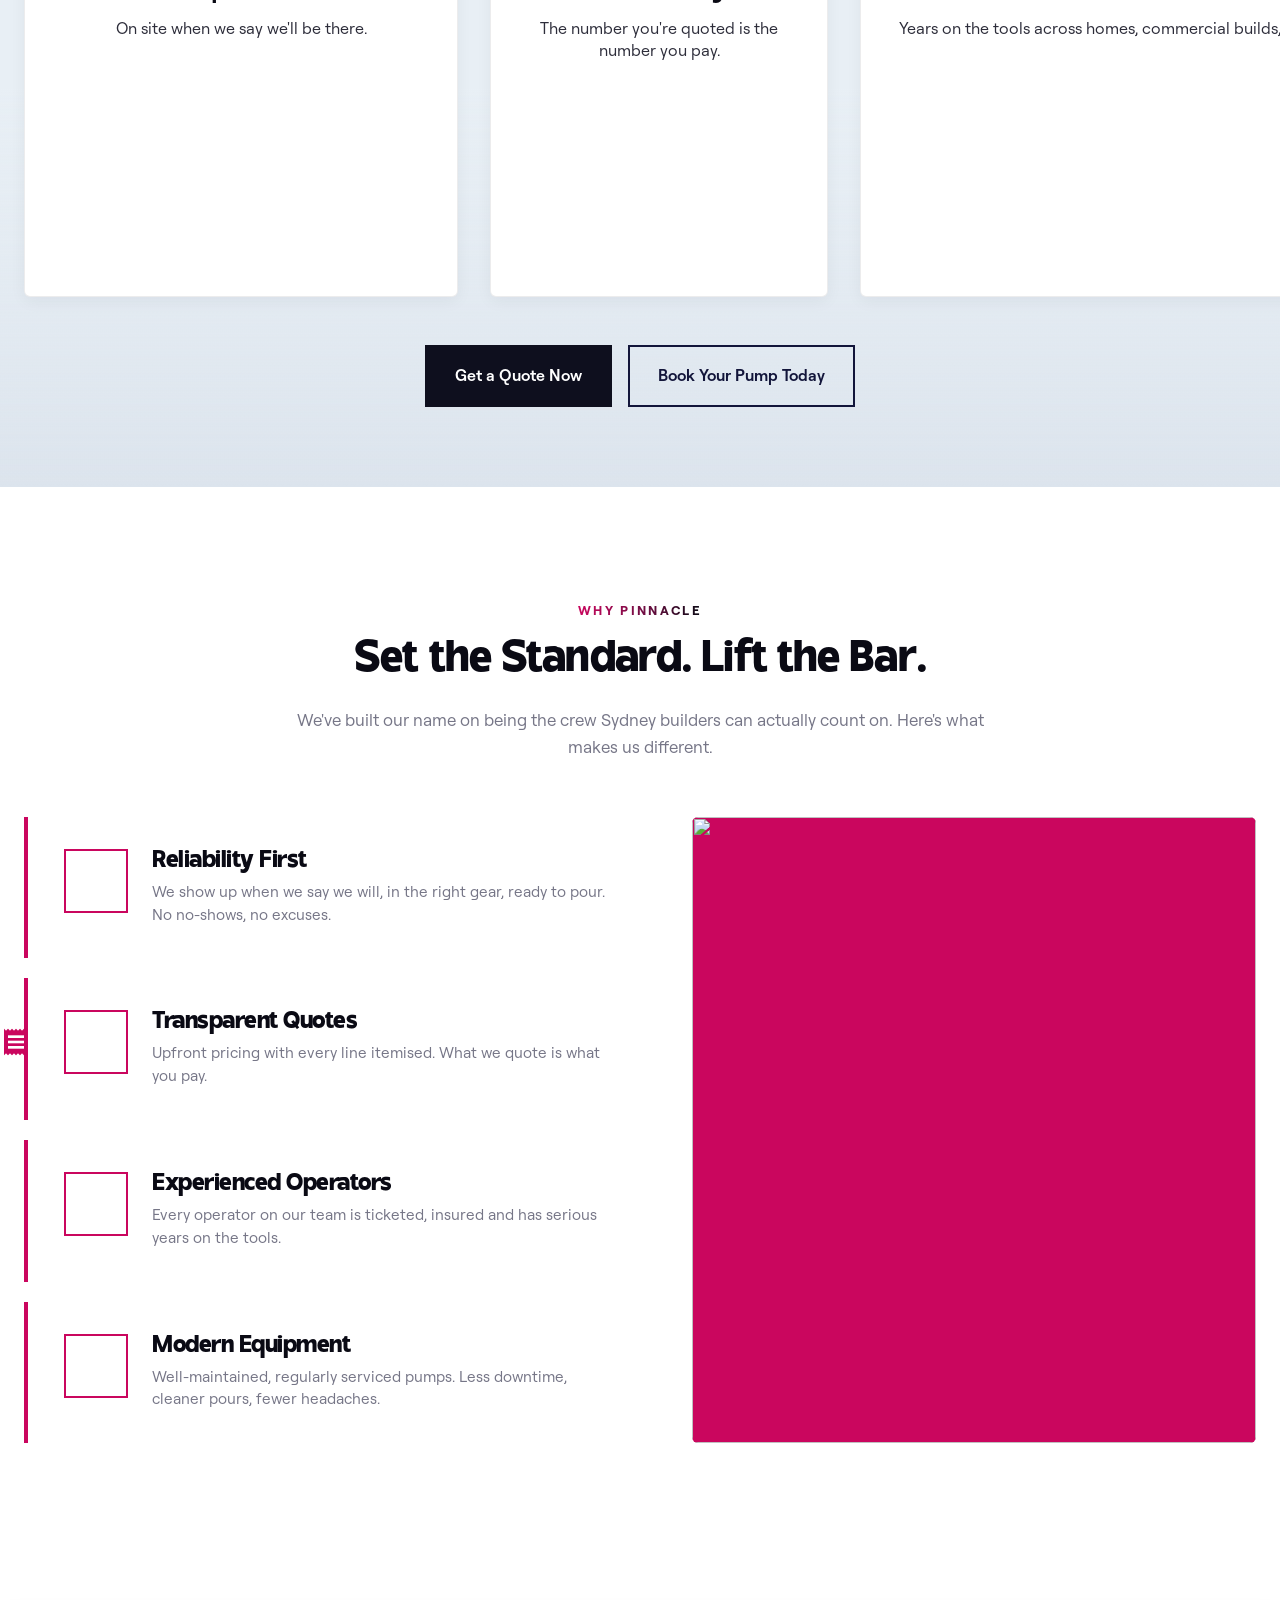
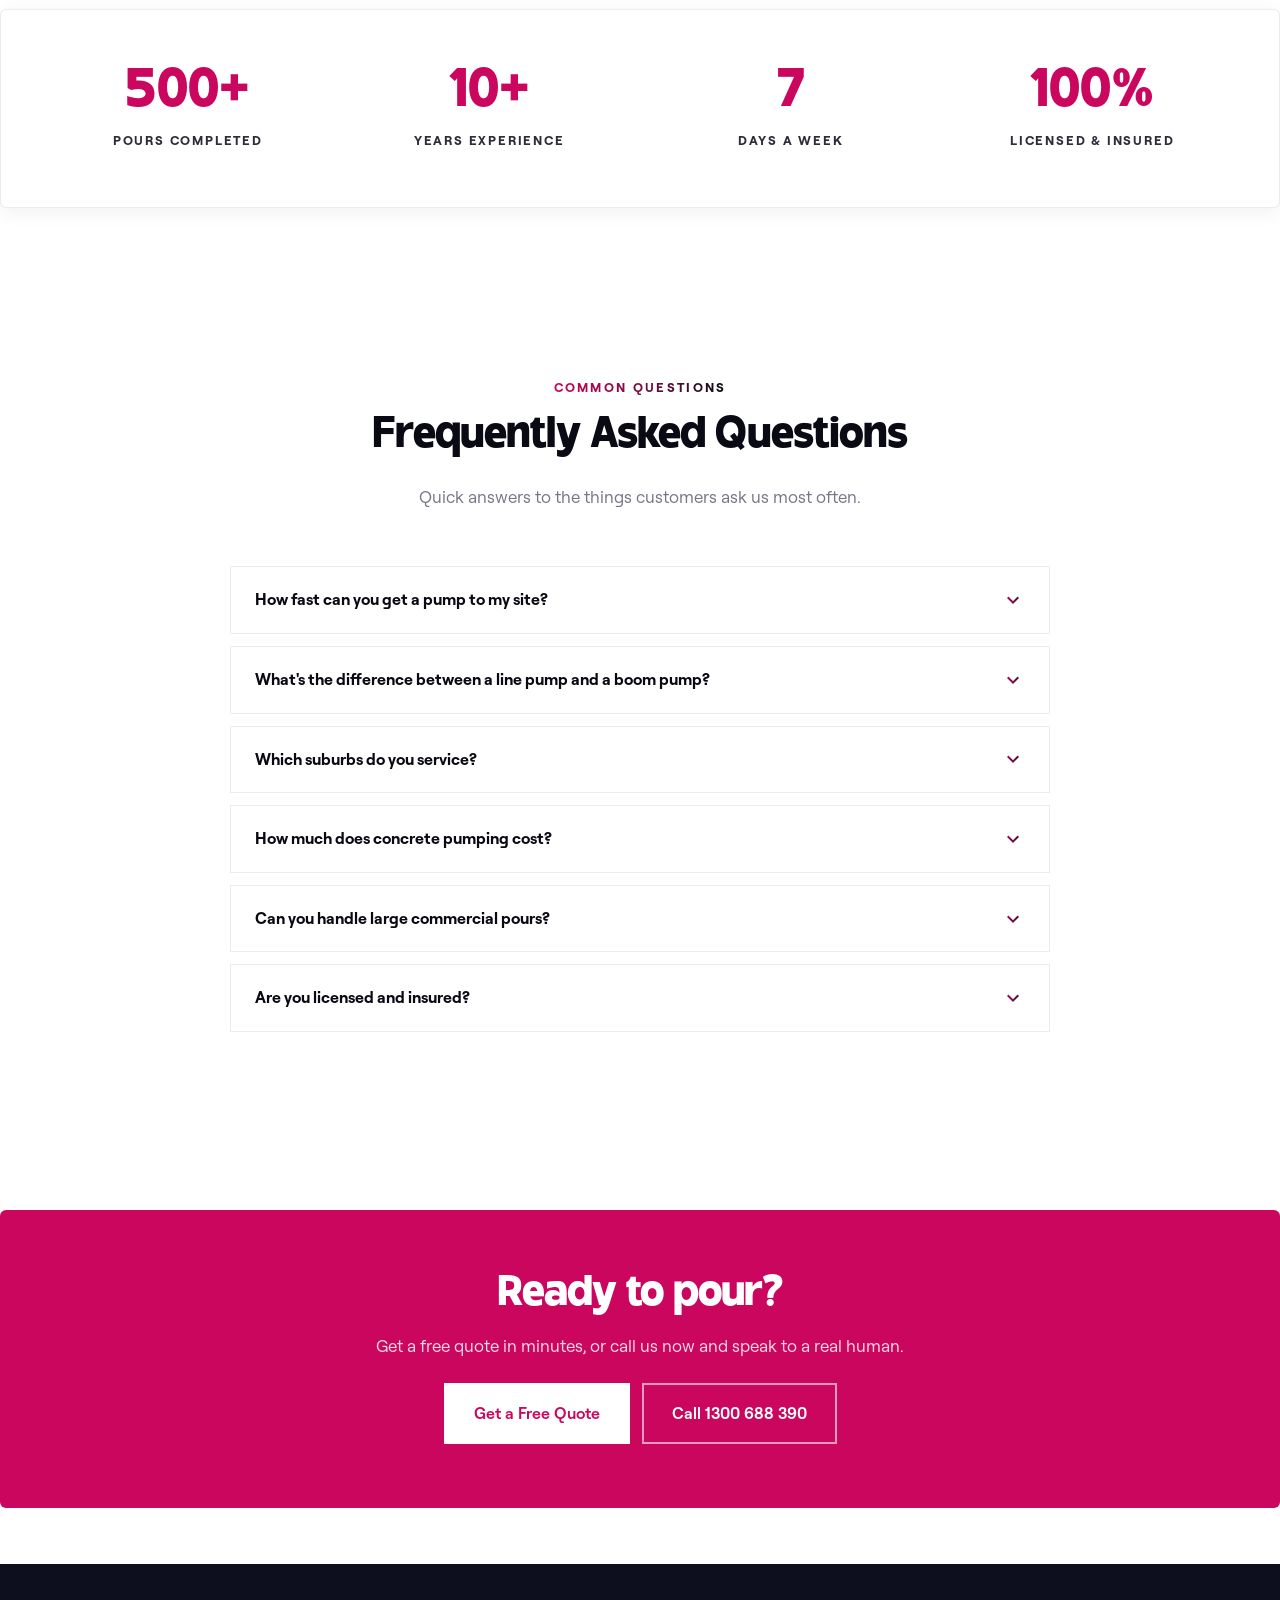
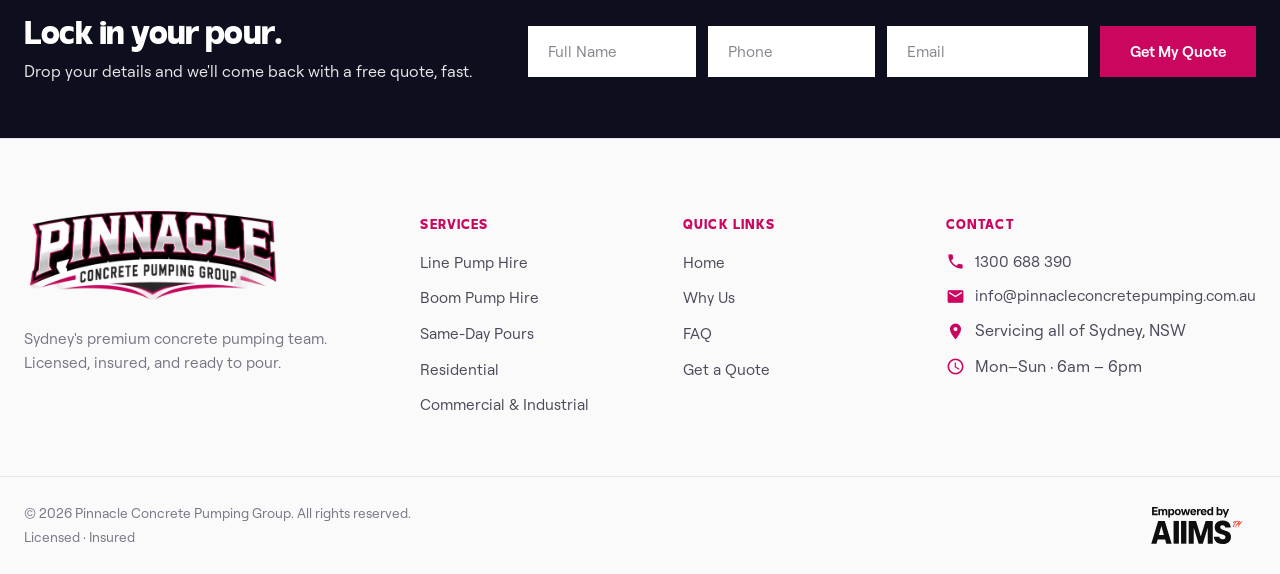
==== commit 76a12732: "Hero mini-features: reworded (premium line & boom pump hire / same day bookings / ontime operators);" ====
--- a/index.html
+++ b/index.html
@@ -9,7 +9,7 @@
     <link rel="preconnect" href="https://fonts.gstatic.com" crossorigin>
     <link href="https://fonts.googleapis.com/css2?family=Inter:wght@400;500;600;700&family=Poppins:wght@600;700;800;900&display=swap" rel="stylesheet">
     <link href="https://fonts.googleapis.com/icon?family=Material+Icons" rel="stylesheet">
-    <link rel="stylesheet" href="css/styles.css?v=18">
+    <link rel="stylesheet" href="css/styles.css?v=19">
 </head>
 <body>
 
@@ -122,17 +122,17 @@
                     <div class="hero-mini-features">
                         <div class="mini-feature">
                             <img src="assets/icons/hero%20icons/Group%2012.svg" alt="" class="mini-feature-icon" />
-                            <p>Premium line and boom pump hire across Sydney.</p>
+                            <p>Premium line &amp; boom pump hire</p>
                         </div>
                         <div class="mini-divider" aria-hidden="true"></div>
                         <div class="mini-feature">
                             <img src="assets/icons/hero%20icons/calendar_check.svg" alt="" class="mini-feature-icon" />
-                            <p>Same-day bookings &amp; transparent pricing.</p>
+                            <p>Same day bookings</p>
                         </div>
                         <div class="mini-divider" aria-hidden="true"></div>
                         <div class="mini-feature">
                             <img src="assets/icons/hero%20icons/acute.svg" alt="" class="mini-feature-icon" />
-                            <p>Operators who turn up on time, every time.</p>
+                            <p>Ontime operators, everytime</p>
                         </div>
                     </div>
                     <div class="hero-ctas">
@@ -596,7 +596,7 @@
             <div class="container footer-bottom-inner">
                 <div class="footer-bottom-left">
                     <p>&copy; <span id="year"></span> Pinnacle Concrete Pumping Group. All rights reserved.</p>
-                    <p>Licensed · Insured · ABN 00 000 000 000</p>
+                    <p>Licensed · Insured</p>
                 </div>
                 <a href="https://aiims.group/like-our-work" target="_blank" rel="noopener noreferrer" class="footer-aiims" aria-label="Like our work? Visit AIIMS Group">
                     <img src="assets/AIIMS%20Footer%20Logo.svg" alt="AIIMS Group" />
--- a/css/styles.css
+++ b/css/styles.css
@@ -651,6 +651,12 @@
     .hero-mini-features { flex-wrap: wrap; gap: 18px; }
     .mini-divider { display: none; }
     .mini-feature { flex: 1 0 45%; }
+}
+@media (max-width: 600px) {
+    .hero-mini-features { flex-direction: column; gap: 14px; }
+    .mini-feature { flex: 1 1 100%; width: 100%; display: flex; align-items: center; gap: 12px; }
+    .mini-feature-icon { margin-bottom: 0; flex-shrink: 0; }
+    .mini-feature p { margin: 0; }
 }
 @media (max-width: 480px) {
     .hero { padding: 0 0 48px; }
